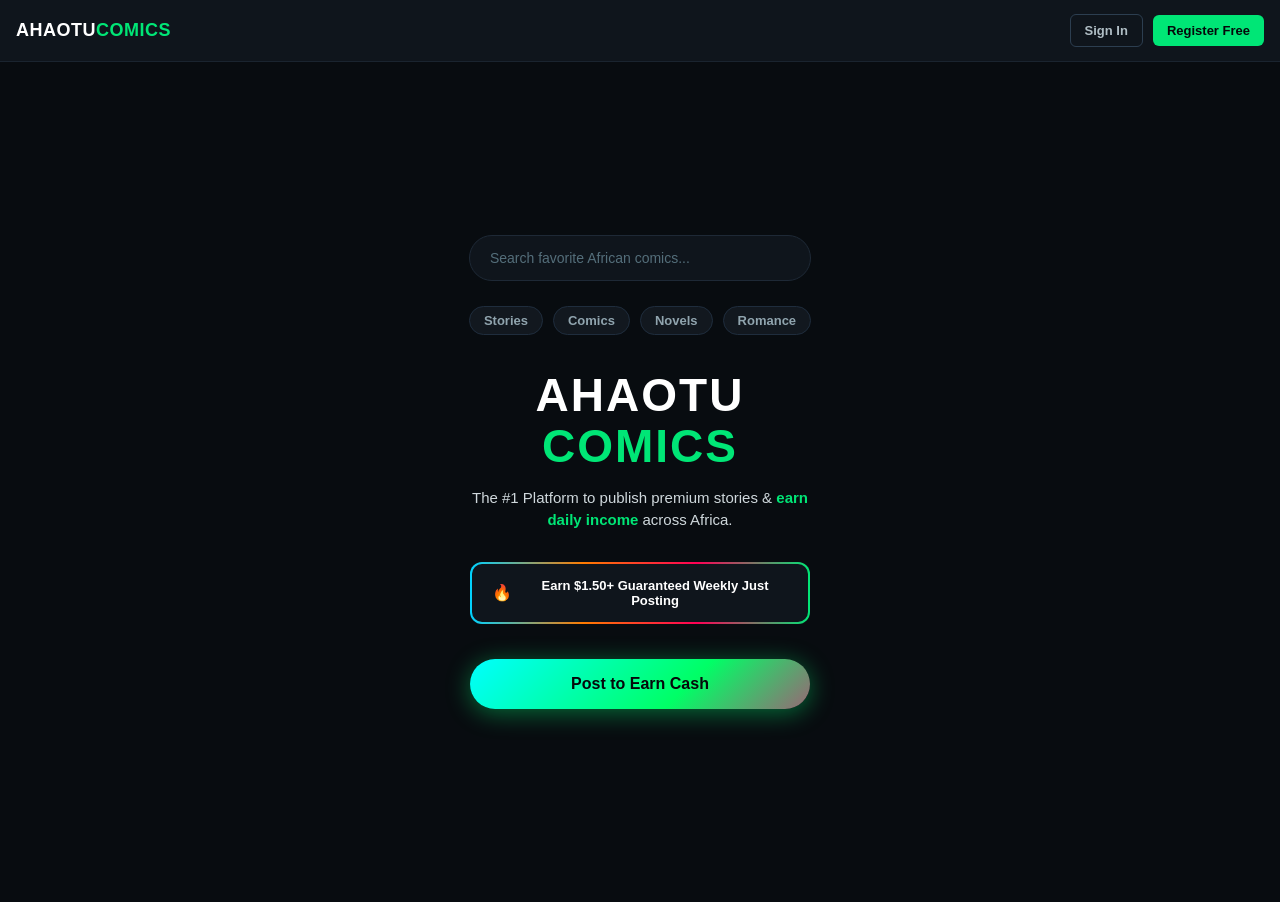
==== index.html @ 9dadb788 "Rename Nn.html to index.html" ====
<!DOCTYPE html>
<html lang="en">
<head>
  <meta charset="UTF-8">
  <meta name="viewport" content="width=device-width, initial-scale=1.0">
  <link rel="stylesheet" href="style.css">
  <title>Ahaotu Comics - Post & Earn</title>
</head>
<body>

  <header class="main-nav">
    <div class="logo">AHAOTU<span>COMICS</span></div>
    <div class="auth-buttons">
      <a href="javascript:void(0)" onclick="openModal('join-modal')" class="btn-secondary">Sign In</a>
      <a href="javascript:void(0)" onclick="openModal('setup-modal')" class="btn-primary">Register Free</a>
    </div>
  </header>

  <main class="hero-container">
    <div class="search-wrapper">
      <input type="text" placeholder="Search favorite African comics...">
    </div>
    
    <div class="category-pills">
      <span class="pill-item">Stories</span>
      <span class="pill-item">Comics</span>
      <span class="pill-item">Novels</span>
      <span class="pill-item">Romance</span>
    </div>

    <div class="brand-title">
      <h1>AHAOTU</h1>
      <h1 class="accent-title">COMICS</h1>
    </div>
    <p class="sub-headline">The #1 Platform to publish premium stories & <span class="text-glow">earn daily income</span> across Africa.</p>
    
    <div class="cash-badge">
      <span class="money-icon">🔥</span> 
      <span class="badge-text">Earn $1.50+ Guaranteed Weekly Just Posting</span>
    </div>
    
    <a href="javascript:void(0)" onclick="openModal('setup-modal')" class="main-cta-btn">Post to Earn Cash</a>
  </main>

  <!-- MODAL 1: PAYOUT SETUP -->
  <div id="setup-modal" class="modal-overlay">
    <div class="content-box">
      <div class="modal-header-row">
        <h2>1. Payout Channels</h2>
        <a href="javascript:void(0)" onclick="closeModal('setup-modal')" class="close-btn">&times;</a>
      </div>
      <p class="section-subtitle">Select your country first to load your local banking & mobile networks.</p>
      
      <div class="form-group">
        <label>Select Country</label>
        <select id="country-select" onchange="updateProviders()" required>
          <option value="" disabled selected>Choose your country...</option>
          <option value="NG">🇳🇬 Nigeria</option>
          <option value="GH">🇬🇭 Ghana</option>
          <option value="ZA">🇿🇦 South Africa</option>
          <option value="KE">🇰🇪 Kenya</option>
          <option value="CM">🇨🇲 Cameroon</option>
        </select>
      </div>

      <div class="form-group">
        <label>Select Bank / Network Provider</label>
        <select id="provider-select" required disabled>
          <option value="" disabled selected>First select a country above...</option>
        </select>
      </div>
      
      <div class="form-group">
        <label>Account Number / Phone ID (10-16 Digits)</label>
        <input type="tel" id="payout-account" placeholder="Enter account number" maxlength="16" minlength="10" required>
      </div>
      
      <a href="javascript:void(0)" onclick="goToJoinModal()" class="main-cta-btn workflow-next-btn">Verify & Continue Setup</a>
    </div>
  </div>

  <!-- MODAL 2: CONNECT PROFILE / AUTH -->
  <div id="join-modal" class="modal-overlay">
    <div class="content-box">
      <div class="modal-header-row">
        <h2>2. Connect Profile</h2>
        <a href="javascript:void(0)" onclick="closeModal('join-modal')" class="close-btn">&times;</a>
      </div>
      <p class="section-subtitle">Secure your credentials to instantly activate your monetization channel.</p>
      
      <div class="modal-options">
        <button class="auth-provider-btn google-btn" onclick="triggerAuthFlow('Google')">
          <svg class="provider-brand-icon" viewBox="0 0 24 24">
            <path fill="#EA4335" d="M12 5.04c1.64 0 3.12.56 4.28 1.67l3.2-3.2C17.52 1.58 15 1 12 1 7.24 1 3.2 3.74 1.25 7.73l3.85 3c.92-2.75 3.5-4.69 6.9-4.69z"/>
            <path fill="#4285F4" d="M23.45 12.3c0-.82-.07-1.62-.2-2.3H12v4.36h6.42c-.28 1.44-1.09 2.66-2.32 3.48l3.6 2.79c2.1-1.94 3.32-4.8 3.32-8.33z"/>
            <path fill="#FBBC05" d="M5.1 14.73c-.23-.69-.36-1.42-.36-2.18s.13-1.49.36-2.18L1.25 7.73C.45 9.37 0 11.14 0 13s.45 3.63 1.25 5.27l3.85-3z"/>
            <path fill="#34A853" d="M12 23c3.24 0 5.97-1.07 7.96-2.91l-3.6-2.79c-1.1.74-2.5 1.18-4.36 1.18-3.4 0-5.98-1.94-6.9-4.69L1.25 16.8C3.2 20.76 7.24 23 12 23z"/>
          </svg>
          Continue with Google
        </button>

        <button class="auth-provider-btn apple-btn" onclick="triggerAuthFlow('Apple')">
          <svg class="provider-brand-icon" viewBox="0 0 24 24" fill="#FFFFFF">
            <path d="M18.71 19.5c-.83 1.24-1.71 2.45-3.05 2.47-1.34.03-1.77-.79-3.29-.79-1.53 0-2 .77-3.27.82-1.31.05-2.3-1.32-3.14-2.53C4.25 17 2.94 12.45 4.7 9.39c.87-1.52 2.43-2.48 4.12-2.51 1.28-.02 2.5.87 3.29.87.78 0 2.26-1.07 3.81-.91.65.03 2.47.26 3.64 1.98-.09.06-2.17 1.28-2.15 3.81.03 3.02 2.65 4.03 2.68 4.04-.03.07-.42 1.44-1.38 2.83M15.97 4.17c.66-.81 1.11-1.93.99-3.06-1 .04-2.21.67-2.93 1.49-.62.69-1.16 1.84-1.01 2.96 1.12.09 2.26-.58 2.95-1.39z"/>
          </svg>
          Continue with Apple
        </button>

        <button class="auth-provider-btn email-btn" onclick="triggerAuthFlow('Email')">
          <svg class="provider-brand-icon" viewBox="0 0 24 24" fill="#00e676">
            <path d="M20 4H4c-1.1 0-1.99.9-1.99 2L2 18c0 1.1.9 2 2 2h16c1.1 0 2-.9 2-2V6c0-1.1-.9-2-2-2zm0 4l-8 5-8-5V6l8 5 8-5v2z"/>
          </svg>
          Continue with Email
        </button>

        <button class="auth-provider-btn phone-btn" onclick="triggerAuthFlow('Phone')">
          <svg class="provider-brand-icon" viewBox="0 0 24 24" fill="#00c6ff">
            <path d="M6.62 10.79c1.44 2.83 3.76 5.14 6.59 6.59l2.2-2.2c.27-.27.67-.36 1.02-.24 1.12.37 2.33.57 3.57.57.55 0 1 .45 1 1V20c0 .55-.45 1-1 1-9.39 0-17-7.61-17-17 0-.55.45-1 1-1h3.5c.55 0 1 .45 1 1 0 1.25.2 2.45.57 3.57.11.35.03.74-.25 1.02l-2.2 2.2z"/>
          </svg>
          Continue with Phone
        </button>
      </div>
    </div>
  </div>

  <!-- AUTH LOADING OVERLAY WITH FAT LOOP & GREEN CHECK -->
  <div id="loading-overlay" class="modal-overlay">
    <div class="loading-content-box">
      <div id="spinner-container" class="spinner-container">
        <div class="fat-spinner"></div>
      </div>
      <div id="check-container" class="check-container" style="display: none;">
        <div class="success-check-mark">✓</div>
      </div>
      <h3 id="loading-title">Connecting...</h3>
      <p id="loading-subtitle">Securing your Ahaotu Creator Account & Payout Gateway</p>
    </div>
  </div>

  <script>
    const providersData = {
      NG: ["GTBank", "Access Bank", "Zenith Bank", "OPay", "PalmPay", "Moniepoint", "UBA (United Bank for Africa)", "First Bank of Nigeria", "Kuda Bank", "Stanbic IBTC"],
      GH: ["MTN MoMo", "Telecel Cash", "AT Money", "Fidelity Bank Ghana"],
      ZA: ["Standard Bank", "FNB (First National Bank)", "Absa", "Capitec"],
      KE: ["Safaricom M-Pesa", "Airtel Money", "Equity Bank Kenya", "KCB Bank Kenya"],
      CM: ["MTN MoMo", "Orange Money", "Dizpay", "Smobilpay"]
    };

    function updateProviders() {
      const countrySelect = document.getElementById('country-select').value;
      const providerSelect = document.getElementById('provider-select');
      
      providerSelect.innerHTML = '<option value="" disabled selected>Choose your bank/network...</option>';
      providerSelect.disabled = false;

      if (providersData[countrySelect]) {
        providersData[countrySelect].forEach(provider => {
          const opt = document.createElement('option');
          opt.value = provider;
          opt.textContent = provider;
          providerSelect.appendChild(opt);
        });
      }
    }

    function openModal(id) {
      document.getElementById(id).classList.add('active');
    }

    function closeModal(id) {
      document.getElementById(id).classList.remove('active');
    }

    function goToJoinModal() {
      const country = document.getElementById('country-select').value;
      const provider = document.getElementById('provider-select').value;
      const account = document.getElementById('payout-account').value;
      
      if(!country || !provider || !account) {
        alert('Please complete all payout fields.');
        return;
      }
      
      if(account.length < 10) {
        alert('Account number or ID must be at least 10 characters.');
        return;
      }

      // Clear input fields completely after successful entry
      document.getElementById('country-select').selectedIndex = 0;
      const providerSelect = document.getElementById('provider-select');
      providerSelect.innerHTML = '<option value="" disabled selected>First select a country above...</option>';
      providerSelect.disabled = true;
      document.getElementById('payout-account').value = '';

      closeModal('setup-modal');
      openModal('join-modal');
    }

    function triggerAuthFlow(providerName) {
      closeModal('join-modal');
      
      const overlay = document.getElementById('loading-overlay');
      const spinnerBox = document.getElementById('spinner-container');
      const checkMarkBox = document.getElementById('check-container');
      const title = document.getElementById('loading-title');
      const subtitle = document.getElementById('loading-subtitle');

      // Reset view to fat loop state
      spinnerBox.style.display = 'block';
      checkMarkBox.style.display = 'none';
      title.textContent = `Connecting to ${providerName}...`;
      subtitle.textContent = 'Securing your Ahaotu Creator Account & Payout Gateway';
      
      overlay.classList.add('active');
      
      // Phase 1: Fat Loop Loading (1.8s), then transition to Green Check
      setTimeout(() => {
        spinnerBox.style.display = 'none';
        checkMarkBox.style.display = 'block';
        title.textContent = 'Account Verified! 🎉';
        subtitle.textContent = 'Redirecting to your live earnings dashboard...';
      }, 1800);

      // Phase 2: Complete and show final alert (after 3.2s total)
      setTimeout(() => {
        overlay.classList.remove('active');
        alert('🎉 Account Connected & Verified! Welcome to Ahaotu Comics. Your $1.50+ Weekly Payout Channel is now live.');
      }, 3200);
    }
  </script>
</body>
</html>
---- style.css ----
body {
  margin: 0;
  padding: 0;
  font-family: -apple-system, BlinkMacSystemFont, "Segoe UI", Roboto, sans-serif;
  background-color: #080c10;
  color: #ffffff;
  display: flex;
  flex-direction: column;
  min-height: 100vh;
}

.main-nav {
  background-color: #0f151c;
  padding: 14px 16px;
  display: flex;
  justify-content: space-between;
  align-items: center;
  border-bottom: 1px solid #1a242f;
  box-sizing: border-box;
  width: 100%;
  position: sticky;
  top: 0;
  z-index: 10;
}

.logo {
  font-size: 18px;
  font-weight: 800;
  letter-spacing: 0.5px;
  flex-shrink: 0;
}

.logo span {
  color: #00e676;
}

.auth-buttons {
  display: flex;
  gap: 10px;
  align-items: center;
}

.btn-secondary, .btn-primary {
  text-decoration: none;
  display: inline-block;
  text-align: center;
}

.btn-secondary {
  background: transparent;
  color: #b0bec5;
  border: 1px solid #2c3e50;
  padding: 8px 14px;
  border-radius: 6px;
  font-size: 13px;
  font-weight: 600;
  cursor: pointer;
  white-space: nowrap;
}

.btn-primary {
  background-color: #00e676;
  color: #05080a;
  border: none;
  padding: 8px 14px;
  border-radius: 6px;
  font-size: 13px;
  font-weight: 700;
  cursor: pointer;
  white-space: nowrap;
}

.hero-container {
  display: flex;
  flex-direction: column;
  align-items: center;
  text-align: center;
  padding: 40px 20px 60px 20px;
  max-width: 500px;
  margin: 0 auto;
  box-sizing: border-box;
  min-height: calc(100vh - 60px);
  justify-content: center;
}

.search-wrapper {
  width: 100%;
  margin-bottom: 25px;
}

.search-wrapper input {
  width: 100%;
  box-sizing: border-box;
  padding: 14px 20px;
  background-color: #0f151c;
  border: 1px solid #1e2936;
  border-radius: 30px;
  color: #ffffff;
  font-size: 14px;
  outline: none;
}

.search-wrapper input::placeholder {
  color: #546e7a;
}

.category-pills {
  display: flex;
  gap: 10px;
  justify-content: center;
  flex-wrap: wrap;
  margin-bottom: 35px;
  width: 100%;
}

.pill-item {
  background-color: #12181f;
  border: 1px solid #1f2d3d;
  color: #90a4ae;
  padding: 6px 14px;
  border-radius: 20px;
  font-size: 13px;
  font-weight: 600;
}

.brand-title h1 {
  margin: 0;
  font-size: 46px;
  font-weight: 900;
  letter-spacing: 2px;
  line-height: 1.1;
}

.accent-title {
  color: #00e676;
  margin-bottom: 15px !important;
}

.sub-headline {
  color: #cfd8dc;
  font-size: 15px;
  line-height: 1.5;
  margin: 0 auto 30px auto;
  max-width: 340px;
}

.text-glow {
  color: #00e676;
  font-weight: 700;
}

.cash-badge {
  position: relative;
  background-color: #0f151c;
  padding: 14px 20px;
  border-radius: 12px;
  display: flex;
  align-items: center;
  justify-content: center;
  gap: 10px;
  margin-bottom: 35px;
  width: 100%;
  max-width: 340px;
  box-sizing: border-box;
  border: 2px solid transparent;
  background-image: linear-gradient(#0f151c, #0f151c), 
                    linear-gradient(to right, #00d2ff, #ff7b00, #ff0055, #00e676);
  background-origin: border-box;
  background-clip: padding-box, border-box;
  animation: pulseGlow 2.5s infinite ease-in-out;
}

.badge-text {
  color: #ffffff;
  font-weight: 700;
  font-size: 13px;
}

/* SUPER VIBRANT & COLORFUL CTA BUTTON */
.main-cta-btn {
  background: linear-gradient(135deg, #00ffff 0%, #00ff66 25%, #ff007f 50%, #ffcc00 75%, #00d2ff 100%);
  background-size: 250% 250%;
  color: #05080a;
  border: none;
  text-decoration: none;
  font-weight: 900;
  font-size: 16px;
  padding: 16px 32px;
  border-radius: 30px;
  display: inline-block;
  text-align: center;
  width: 100%;
  max-width: 340px;
  box-sizing: border-box;
  box-shadow: 0 4px 25px rgba(0, 255, 120, 0.4);
  cursor: pointer;
  animation: vibrantFlow 4s ease infinite;
  transition: transform 0.2s ease, opacity 0.2s ease;
}

.main-cta-btn:active {
  transform: scale(0.97);
  opacity: 0.9;
}

@keyframes vibrantFlow {
  0% { background-position: 0% 50%; }
  50% { background-position: 100% 50%; }
  100% { background-position: 0% 50%; }
}

/* MODAL OVERLAYS */
.modal-overlay {
  position: fixed;
  inset: 0;
  background-color: rgba(5, 8, 10, 0.85);
  backdrop-filter: blur(5px);
  display: none;
  align-items: center;
  justify-content: center;
  padding: 20px;
  box-sizing: border-box;
  z-index: 1000;
  opacity: 0;
  transition: opacity 0.25s ease;
}

.modal-overlay.active {
  display: flex;
  opacity: 1;
}

.content-box {
  background-color: #0f151c;
  border: 1px solid #1a242f;
  border-radius: 20px;
  padding: 25px 20px;
  width: 100%;
  max-width: 400px;
  box-sizing: border-box;
  box-shadow: 0 15px 40px rgba(0, 0, 0, 0.7);
  transform: scale(0.92);
  transition: transform 0.25s cubic-bezier(0.175, 0.885, 0.32, 1.275);
}

.modal-overlay.active .content-box {
  transform: scale(1);
}

.modal-header-row {
  display: flex;
  justify-content: space-between;
  align-items: center;
  margin-bottom: 8px;
}

.modal-header-row h2 {
  margin: 0;
  font-size: 20px;
  font-weight: 800;
  color: #ffffff;
}

.close-btn {
  background: transparent;
  border: none;
  color: #90a4ae;
  font-size: 26px;
  cursor: pointer;
  padding: 0;
  line-height: 1;
  text-decoration: none;
}

.section-subtitle {
  margin: 0 0 20px 0;
  color: #90a4ae;
  font-size: 13px;
  line-height: 1.4;
}

.form-group {
  margin-bottom: 18px;
  text-align: left;
}

.form-group label {
  display: block;
  font-size: 11px;
  font-weight: 700;
  color: #b0bec5;
  margin-bottom: 6px;
  text-transform: uppercase;
  letter-spacing: 0.5px;
}

.form-group select,
.form-group input {
  width: 100%;
  box-sizing: border-box;
  padding: 12px 16px;
  background-color: #080c10;
  border: 1px solid #1e2936;
  border-radius: 10px;
  color: #ffffff;
  font-size: 13px;
  outline: none;
}

.form-group select:disabled {
  opacity: 0.5;
  cursor: not-allowed;
}

.form-group select:focus,
.form-group input:focus {
  border-color: #00e676;
}

.workflow-next-btn {
  margin-top: 5px;
  max-width: 100%;
}

.modal-options {
  display: flex;
  flex-direction: column;
  gap: 12px;
}

.auth-provider-btn {
  display: flex;
  align-items: center;
  justify-content: flex-start;
  gap: 16px;
  width: 100%;
  padding: 12px 16px;
  background-color: #080c10;
  border: 1px solid #1e2936;
  border-radius: 12px;
  color: #ffffff;
  font-size: 13px;
  font-weight: 600;
  cursor: pointer;
  transition: background-color 0.2s ease;
  box-sizing: border-box;
}

.auth-provider-btn:active {
  background-color: #12181f;
}

.provider-brand-icon {
  width: 20px !important;
  height: 20px !important;
  min-width: 20px;
  min-height: 20px;
  flex-shrink: 0;
  object-fit: contain;
}

/* LOADING SCREEN WITH FAT LOOP & GREEN CHECK */
.loading-content-box {
  background-color: #0f151c;
  border: 1px solid #1a242f;
  border-radius: 20px;
  padding: 35px 25px;
  width: 100%;
  max-width: 300px;
  text-align: center;
  box-sizing: border-box;
  box-shadow: 0 15px 40px rgba(0, 0, 0, 0.7);
}

.spinner-container {
  margin: 0 auto 20px auto;
  width: 60px;
  height: 60px;
  display: flex;
  align-items: center;
  justify-content: center;
}

.fat-spinner {
  width: 50px;
  height: 50px;
  border: 6px solid rgba(0, 230, 118, 0.2);
  border-top: 6px solid #00e676;
  border-right: 6px solid #00ffff;
  border-radius: 50%;
  animation: spin 0.7s cubic-bezier(0.5, 0.1, 0.4, 0.9) infinite;
}

.check-container {
  margin: 0 auto 20px auto;
  width: 60px;
  height: 60px;
  display: flex;
  align-items: center;
  justify-content: center;
  animation: popIn 0.35s cubic-bezier(0.175, 0.885, 0.32, 1.275) forwards;
}

.success-check-mark {
  width: 56px;
  height: 56px;
  background-color: #00e676;
  color: #05080a;
  font-size: 32px;
  font-weight: 900;
  border-radius: 50%;
  display: flex;
  align-items: center;
  justify-content: center;
  box-shadow: 0 0 25px rgba(0, 230, 118, 0.6);
}

.loading-content-box h3 {
  margin: 0 0 8px 0;
  font-size: 18px;
  color: #ffffff;
}

.loading-content-box p {
  margin: 0;
  font-size: 12px;
  color: #90a4ae;
  line-height: 1.4;
}

@keyframes spin {
  0% { transform: rotate(0deg); }
  100% { transform: rotate(360deg); }
}

@keyframes popIn {
  0% { transform: scale(0); opacity: 0; }
  100% { transform: scale(1); opacity: 1; }
}

@keyframes pulseGlow {
  0% { opacity: 0.8; }
  50% { opacity: 1; transform: scale(1.01); }
  100% { opacity: 0.8; }
}
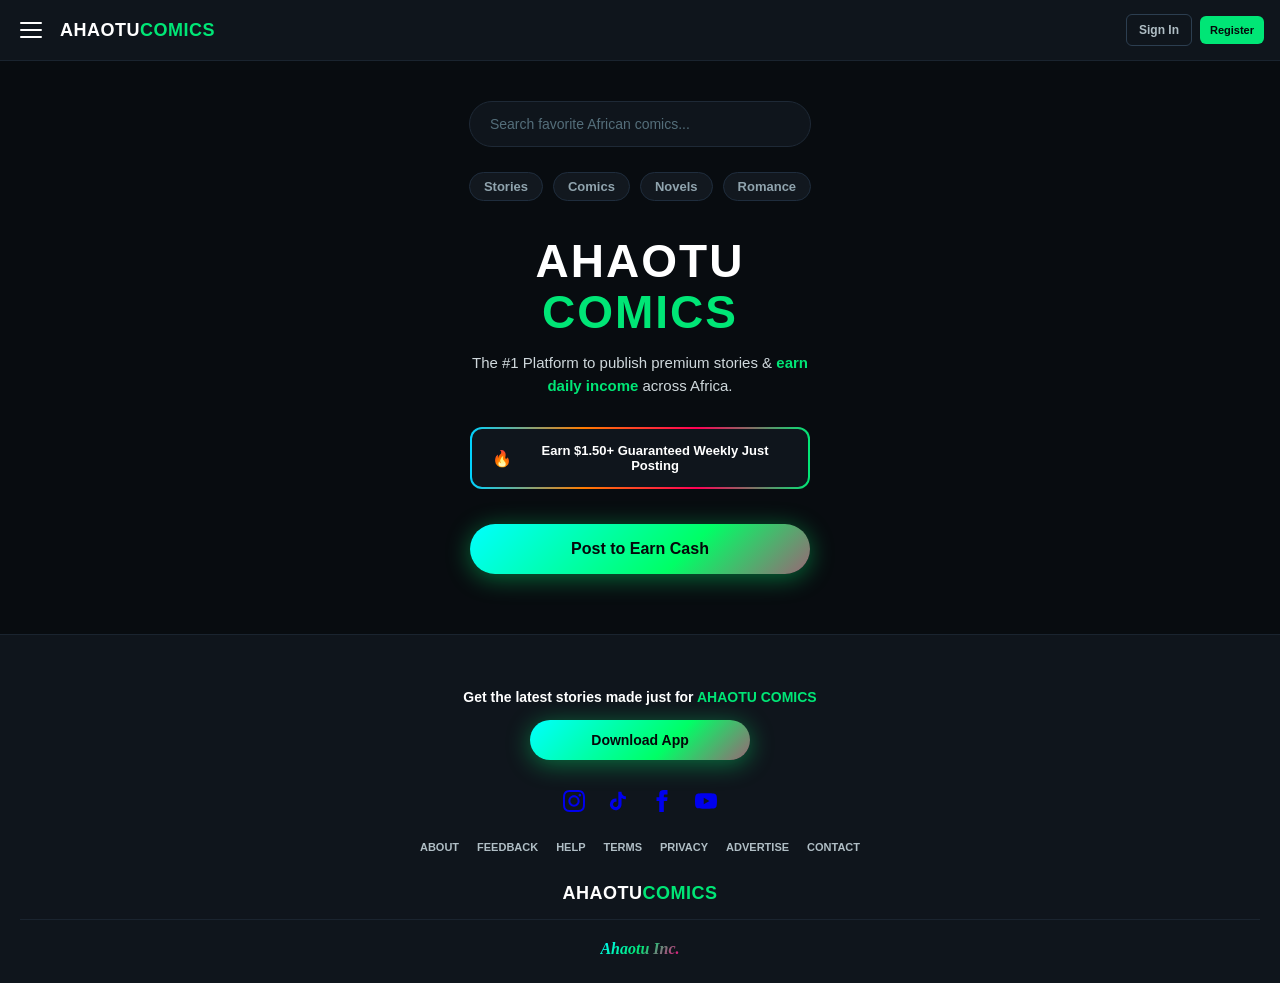
==== commit c614910d: "Add files via upload" ====
--- a/index.html
+++ b/index.html
@@ -3,19 +3,113 @@
 <head>
   <meta charset="UTF-8">
   <meta name="viewport" content="width=device-width, initial-scale=1.0">
+  <title>Ahaotu Comics - Post & Earn</title>
   <link rel="stylesheet" href="style.css">
-  <title>Ahaotu Comics - Post & Earn</title>
 </head>
 <body>
 
+  <!-- TOP NAVIGATION -->
   <header class="main-nav">
-    <div class="logo">AHAOTU<span>COMICS</span></div>
+    <div class="nav-left">
+      <button class="hamburger-btn" onclick="toggleSidebar()" aria-label="Open Menu">
+        <span></span>
+        <span></span>
+        <span></span>
+      </button>
+      <div class="logo">AHAOTU<span>COMICS</span></div>
+    </div>
     <div class="auth-buttons">
       <a href="javascript:void(0)" onclick="openModal('join-modal')" class="btn-secondary">Sign In</a>
-      <a href="javascript:void(0)" onclick="openModal('setup-modal')" class="btn-primary">Register Free</a>
+      <a href="javascript:void(0)" onclick="openModal('join-modal')" class="btn-primary">Register</a>
     </div>
   </header>
 
+  <!-- SIDEBAR NAVIGATION DRAWER -->
+  <div id="sidebar-overlay" class="sidebar-overlay" onclick="toggleSidebar()"></div>
+  <aside id="side-drawer" class="side-drawer">
+    <div class="drawer-header">
+      <div class="logo">AHAOTU<span>COMICS</span></div>
+      <button class="close-drawer" onclick="toggleSidebar()">&times;</button>
+    </div>
+
+    <!-- CREATOR PROFILE CARD -->
+    <div class="drawer-profile-box">
+      <div class="profile-top-row">
+        <div class="drawer-avatar">🇳🇬</div>
+        <div class="profile-identity">
+          <div class="profile-username">🇳🇬 jales.system 🇨🇲</div>
+          <div class="profile-handle">@ahaotu.system</div>
+        </div>
+      </div>
+      
+      <div class="profile-stats-row">
+        <div class="stat-item">
+          <span class="stat-num">37</span>
+          <span class="stat-label">Following</span>
+        </div>
+        <div class="stat-item">
+          <span class="stat-num">140</span>
+          <span class="stat-label">Followers</span>
+        </div>
+        <div class="stat-item">
+          <span class="stat-num">3,972</span>
+          <span class="stat-label">Likes</span>
+        </div>
+      </div>
+
+      <div class="profile-actions-grid">
+        <a href="javascript:void(0)" onclick="alert('Opening Comic Upload Studio...'); toggleSidebar();" class="profile-action-btn highlight">+ Upload Comic</a>
+        <a href="javascript:void(0)" onclick="alert('Opening Creator Dashboard & PalmPay Payouts...'); toggleSidebar();" class="profile-action-btn">Dashboard</a>
+      </div>
+    </div>
+
+    <ul class="drawer-links">
+      <li>
+        <a href="javascript:void(0)" onclick="toggleSidebar()">
+          <svg class="drawer-icon" viewBox="0 0 24 24"><path fill="currentColor" d="M10 20v-6h4v6h5v-8h3L12 3 2 12h3v8z"/></svg>
+          Home
+        </a>
+      </li>
+      <li>
+        <a href="javascript:void(0)" onclick="toggleSidebar()">
+          <svg class="drawer-icon" viewBox="0 0 24 24"><path fill="currentColor" d="M17.56 21a1 1 0 0 1-.9-.55L14 15.17l-1.93 2.15a1 1 0 0 1-1.39.11l-3-2.25a1 1 0 0 1-.37-1.12l1.35-4.48-2.58-1.55a1 1 0 0 1-.35-1.36l1.5-3a1 1 0 0 1 1.25-.44l4.22 1.69 3.09-2.06a1 1 0 0 1 1.45.92v11.83a1 1 0 0 1-1 1h-.08z"/></svg>
+          Trending Manga
+        </a>
+      </li>
+      <li>
+        <a href="javascript:void(0)" onclick="toggleSidebar()">
+          <svg class="drawer-icon" viewBox="0 0 24 24"><path fill="currentColor" d="M17 1.01L7 1c-1.1 0-2 .9-2 2v18c0 1.1.9 2 2 2h10c1.1 0 2-.9 2-2V3c0-1.1-.9-1.99-2-1.99zM17 19H7V5h10v14z"/></svg>
+          Trending Webtoon
+        </a>
+      </li>
+      <li>
+        <a href="javascript:void(0)" onclick="toggleSidebar()">
+          <svg class="drawer-icon" viewBox="0 0 24 24"><path fill="currentColor" d="M13 2.05v3.03c3.39.49 6 3.39 6 6.92 0 3.87-3.13 7-7 7s-7-3.13-7-7c0-3.53 2.61-6.43 6-6.92V2.05C6.52 2.58 2 7.34 2 13c0 5.52 4.48 10 10 10s10-4.48 10-10c0-5.66-4.52-10.42-10-10.95zM12 6v7l5 3-.75 1.23L11 14V6h1z"/></svg>
+          Recently Updated
+        </a>
+      </li>
+      <li>
+        <a href="javascript:void(0)" onclick="toggleSidebar()">
+          <svg class="drawer-icon" viewBox="0 0 24 24"><path fill="currentColor" d="M19 13h-6v6h-2v-6H5v-2h6V5h2v6h6v2z"/></svg>
+          Recently Added
+        </a>
+      </li>
+      <li>
+        <a href="javascript:void(0)" onclick="toggleSidebar()">
+          <svg class="drawer-icon" viewBox="0 0 24 24"><path fill="currentColor" d="M4 6H2v14c0 1.1.9 2 2 2h14v-2H4V6zm16-4H8c-1.1 0-2 .9-2 2v12c0 1.1.9 2 2 2h12c1.1 0 2-.9 2-2V4c0-1.1-.9-2-2-2zm0 14H8V4h12v12z"/></svg>
+          Browse All Titles
+        </a>
+      </li>
+      <li>
+        <a href="javascript:void(0)" onclick="toggleSidebar()">
+          <svg class="drawer-icon" viewBox="0 0 24 24"><path fill="currentColor" d="M19 3H5c-1.1 0-2 .9-2 2v14c0 1.1.9 2 2 2h14c1.1 0 2-.9 2-2V5c0-1.1-.9-2-2-2zM7.5 18c-.83 0-1.5-.67-1.5-1.5s.67-1.5 1.5-1.5 1.5.67 1.5 1.5-.67 1.5-1.5 1.5zm0-9C6.67 9 6 8.33 6 7.5S6.67 6 7.5 6 9 6.67 9 7.5 8.33 9 7.5 9zm4.5 4.5c-.83 0-1.5-.67-1.5-1.5s.67-1.5 1.5-1.5 1.5.67 1.5 1.5-.67 1.5-1.5 1.5zm4.5 4.5c-.83 0-1.5-.67-1.5-1.5s.67-1.5 1.5-1.5 1.5.67 1.5 1.5-.67 1.5-1.5 1.5zm0-9c-.83 0-1.5-.67-1.5-1.5S15.67 6 16.5 6s1.5.67 1.5 1.5-.67 1.5-1.5 1.5z"/></svg>
+          Random Discovery
+        </a>
+      </li>
+    </ul>
+  </aside>
+
+  <!-- HERO SECTION -->
   <main class="hero-container">
     <div class="search-wrapper">
       <input type="text" placeholder="Search favorite African comics...">
@@ -89,7 +183,7 @@
       <p class="section-subtitle">Secure your credentials to instantly activate your monetization channel.</p>
       
       <div class="modal-options">
-        <button class="auth-provider-btn google-btn" onclick="triggerAuthFlow('Google')">
+        <button class="auth-provider-btn" onclick="triggerAuthFlow('Google')">
           <svg class="provider-brand-icon" viewBox="0 0 24 24">
             <path fill="#EA4335" d="M12 5.04c1.64 0 3.12.56 4.28 1.67l3.2-3.2C17.52 1.58 15 1 12 1 7.24 1 3.2 3.74 1.25 7.73l3.85 3c.92-2.75 3.5-4.69 6.9-4.69z"/>
             <path fill="#4285F4" d="M23.45 12.3c0-.82-.07-1.62-.2-2.3H12v4.36h6.42c-.28 1.44-1.09 2.66-2.32 3.48l3.6 2.79c2.1-1.94 3.32-4.8 3.32-8.33z"/>
@@ -99,21 +193,21 @@
           Continue with Google
         </button>
 
-        <button class="auth-provider-btn apple-btn" onclick="triggerAuthFlow('Apple')">
+        <button class="auth-provider-btn" onclick="triggerAuthFlow('Apple')">
           <svg class="provider-brand-icon" viewBox="0 0 24 24" fill="#FFFFFF">
             <path d="M18.71 19.5c-.83 1.24-1.71 2.45-3.05 2.47-1.34.03-1.77-.79-3.29-.79-1.53 0-2 .77-3.27.82-1.31.05-2.3-1.32-3.14-2.53C4.25 17 2.94 12.45 4.7 9.39c.87-1.52 2.43-2.48 4.12-2.51 1.28-.02 2.5.87 3.29.87.78 0 2.26-1.07 3.81-.91.65.03 2.47.26 3.64 1.98-.09.06-2.17 1.28-2.15 3.81.03 3.02 2.65 4.03 2.68 4.04-.03.07-.42 1.44-1.38 2.83M15.97 4.17c.66-.81 1.11-1.93.99-3.06-1 .04-2.21.67-2.93 1.49-.62.69-1.16 1.84-1.01 2.96 1.12.09 2.26-.58 2.95-1.39z"/>
           </svg>
           Continue with Apple
         </button>
 
-        <button class="auth-provider-btn email-btn" onclick="triggerAuthFlow('Email')">
+        <button class="auth-provider-btn" onclick="triggerAuthFlow('Email')">
           <svg class="provider-brand-icon" viewBox="0 0 24 24" fill="#00e676">
             <path d="M20 4H4c-1.1 0-1.99.9-1.99 2L2 18c0 1.1.9 2 2 2h16c1.1 0 2-.9 2-2V6c0-1.1-.9-2-2-2zm0 4l-8 5-8-5V6l8 5 8-5v2z"/>
           </svg>
           Continue with Email
         </button>
 
-        <button class="auth-provider-btn phone-btn" onclick="triggerAuthFlow('Phone')">
+        <button class="auth-provider-btn" onclick="triggerAuthFlow('Phone')">
           <svg class="provider-brand-icon" viewBox="0 0 24 24" fill="#00c6ff">
             <path d="M6.62 10.79c1.44 2.83 3.76 5.14 6.59 6.59l2.2-2.2c.27-.27.67-.36 1.02-.24 1.12.37 2.33.57 3.57.57.55 0 1 .45 1 1V20c0 .55-.45 1-1 1-9.39 0-17-7.61-17-17 0-.55.45-1 1-1h3.5c.55 0 1 .45 1 1 0 1.25.2 2.45.57 3.57.11.35.03.74-.25 1.02l-2.2 2.2z"/>
           </svg>
@@ -123,7 +217,7 @@
     </div>
   </div>
 
-  <!-- AUTH LOADING OVERLAY WITH FAT LOOP & GREEN CHECK -->
+  <!-- LOADING OVERLAY -->
   <div id="loading-overlay" class="modal-overlay">
     <div class="loading-content-box">
       <div id="spinner-container" class="spinner-container">
@@ -137,97 +231,47 @@
     </div>
   </div>
 
-  <script>
-    const providersData = {
-      NG: ["GTBank", "Access Bank", "Zenith Bank", "OPay", "PalmPay", "Moniepoint", "UBA (United Bank for Africa)", "First Bank of Nigeria", "Kuda Bank", "Stanbic IBTC"],
-      GH: ["MTN MoMo", "Telecel Cash", "AT Money", "Fidelity Bank Ghana"],
-      ZA: ["Standard Bank", "FNB (First National Bank)", "Absa", "Capitec"],
-      KE: ["Safaricom M-Pesa", "Airtel Money", "Equity Bank Kenya", "KCB Bank Kenya"],
-      CM: ["MTN MoMo", "Orange Money", "Dizpay", "Smobilpay"]
-    };
-
-    function updateProviders() {
-      const countrySelect = document.getElementById('country-select').value;
-      const providerSelect = document.getElementById('provider-select');
-      
-      providerSelect.innerHTML = '<option value="" disabled selected>Choose your bank/network...</option>';
-      providerSelect.disabled = false;
-
-      if (providersData[countrySelect]) {
-        providersData[countrySelect].forEach(provider => {
-          const opt = document.createElement('option');
-          opt.value = provider;
-          opt.textContent = provider;
-          providerSelect.appendChild(opt);
-        });
-      }
-    }
-
-    function openModal(id) {
-      document.getElementById(id).classList.add('active');
-    }
-
-    function closeModal(id) {
-      document.getElementById(id).classList.remove('active');
-    }
-
-    function goToJoinModal() {
-      const country = document.getElementById('country-select').value;
-      const provider = document.getElementById('provider-select').value;
-      const account = document.getElementById('payout-account').value;
-      
-      if(!country || !provider || !account) {
-        alert('Please complete all payout fields.');
-        return;
-      }
-      
-      if(account.length < 10) {
-        alert('Account number or ID must be at least 10 characters.');
-        return;
-      }
-
-      // Clear input fields completely after successful entry
-      document.getElementById('country-select').selectedIndex = 0;
-      const providerSelect = document.getElementById('provider-select');
-      providerSelect.innerHTML = '<option value="" disabled selected>First select a country above...</option>';
-      providerSelect.disabled = true;
-      document.getElementById('payout-account').value = '';
-
-      closeModal('setup-modal');
-      openModal('join-modal');
-    }
-
-    function triggerAuthFlow(providerName) {
-      closeModal('join-modal');
-      
-      const overlay = document.getElementById('loading-overlay');
-      const spinnerBox = document.getElementById('spinner-container');
-      const checkMarkBox = document.getElementById('check-container');
-      const title = document.getElementById('loading-title');
-      const subtitle = document.getElementById('loading-subtitle');
-
-      // Reset view to fat loop state
-      spinnerBox.style.display = 'block';
-      checkMarkBox.style.display = 'none';
-      title.textContent = `Connecting to ${providerName}...`;
-      subtitle.textContent = 'Securing your Ahaotu Creator Account & Payout Gateway';
-      
-      overlay.classList.add('active');
-      
-      // Phase 1: Fat Loop Loading (1.8s), then transition to Green Check
-      setTimeout(() => {
-        spinnerBox.style.display = 'none';
-        checkMarkBox.style.display = 'block';
-        title.textContent = 'Account Verified! 🎉';
-        subtitle.textContent = 'Redirecting to your live earnings dashboard...';
-      }, 1800);
-
-      // Phase 2: Complete and show final alert (after 3.2s total)
-      setTimeout(() => {
-        overlay.classList.remove('active');
-        alert('🎉 Account Connected & Verified! Welcome to Ahaotu Comics. Your $1.50+ Weekly Payout Channel is now live.');
-      }, 3200);
-    }
-  </script>
+  <!-- FOOTER -->
+  <footer class="app-footer">
+    <div class="footer-promo">
+      <p>Get the latest stories made just for <span class="text-glow">AHAOTU COMICS</span></p>
+      <button class="main-cta-btn footer-download-btn" onclick="installPWA()">Download App</button>
+    </div>
+
+    <div class="footer-socials">
+      <a href="https://instagram.com/jalessystem" target="_blank" rel="noopener noreferrer">
+        <svg class="social-icon" viewBox="0 0 24 24"><path d="M12 2.163c3.204 0 3.584.012 4.85.07 3.252.148 4.771 1.691 4.919 4.919.058 1.265.069 1.645.069 4.849 0 3.205-.012 3.584-.069 4.849-.149 3.225-1.664 4.771-4.919 4.919-1.266.058-1.644.07-4.85.07-3.204 0-3.584-.012-4.849-.07-3.26-.149-4.771-1.699-4.919-4.92-.058-1.265-.07-1.644-.07-4.849 0-3.204.013-3.583.07-4.849.149-3.227 1.664-4.771 4.919-4.919 1.266-.057 1.645-.069 4.849-.069zm0-2.163c-3.259 0-3.667.014-4.947.072-4.358.2-6.78 2.618-6.98 6.98-.059 1.281-.073 1.689-.073 4.948 0 3.259.014 3.668.072 4.948.2 4.358 2.618 6.78 6.98 6.98 1.281.058 1.689.072 4.948.072 3.259 0 3.668-.014 4.948-.072 4.354-.2 6.782-2.618 6.979-6.98.059-1.28.073-1.689.073-4.948 0-3.259-.014-3.667-.072-4.947-.196-4.354-2.617-6.78-6.979-6.98-1.281-.059-1.69-.073-4.949-.073zm0 5.838c-3.403 0-6.162 2.759-6.162 6.162s2.759 6.163 6.162 6.163 6.162-2.759 6.162-6.163c0-3.403-2.759-6.162-6.162-6.162zm0 10.162c-2.209 0-4-1.79-4-4 0-2.209 1.791-4 4-4s4 1.791 4 4c0 2.21-1.791 4-4 4zm6.406-11.845c-.796 0-1.441.645-1.441 1.44s.645 1.44 1.441 1.44c.795 0 1.439-.645 1.439-1.44s-.644-1.44-1.439-1.44z"/></svg>
+      </a>
+      <a href="https://www.tiktok.com/@ahaotu.system" target="_blank" rel="noopener noreferrer">
+        <svg class="social-icon" viewBox="0 0 24 24"><path d="M19.59 6.69a4.83 4.83 0 0 1-3.77-4.25V2h-3.45v13.67a2.89 2.89 0 0 1-5.2 1.74 2.89 2.89 0 0 1 2.31-4.64 2.93 2.93 0 0 1 .88.13V9.4a6.84 6.84 0 0 0-1-.05A6.33 6.33 0 0 0 5 20.1a6.34 6.34 0 0 0 10.86-4.43v-7a8.16 8.16 0 0 0 4.77 1.52v-3.4a4.85 4.85 0 0 1-1-.1z"/></svg>
+      </a>
+      <a href="https://www.facebook.com/profile.php?id=61585275783987" target="_blank" rel="noopener noreferrer">
+        <svg class="social-icon" viewBox="0 0 24 24"><path d="M9 8H6v4h3v12h5V12h3.642L18 8h-4V6.333C14 5.378 14.5 5 15.5 5H18V0h-3.808C10.5 0 9 1.5 9 4.615V8z"/></svg>
+      </a>
+      <a href="https://youtube.com" target="_blank" rel="noopener noreferrer">
+        <svg class="social-icon" viewBox="0 0 24 24"><path d="M23.498 6.186a3.016 3.016 0 0 0-2.122-2.136C19.505 3.545 12 3.545 12 3.545s-7.505 0-9.377.505A3.017 3.017 0 0 0 .502 6.186C0 8.07 0 12 0 12s0 3.93.502 5.814a3.016 3.016 0 0 0 2.122 2.136c1.871.505 9.376.505 9.376.505s7.505 0 9.377-.505a3.015 3.015 0 0 0 2.122-2.136C24 15.93 24 12 24 12s0-3.93-.502-5.814zM9.545 15.568V8.432L15.818 12l-6.273 3.568z"/></svg>
+      </a>
+    </div>
+
+    <div class="footer-links">
+      <a href="#">ABOUT</a>
+      <a href="#">FEEDBACK</a>
+      <a href="#">HELP</a>
+      <a href="#">TERMS</a>
+      <a href="#">PRIVACY</a>
+      <a href="#">ADVERTISE</a>
+      <a href="#">CONTACT</a>
+    </div>
+
+    <div class="footer-brand-logo">
+      <div class="logo">AHAOTU<span>COMICS</span></div>
+    </div>
+
+    <div class="footer-copyright">
+      <p class="ahaotu-inc-title">Ahaotu Inc.</p>
+    </div>
+  </footer>
+
+  <script src="script.js"></script>
 </body>
 </html>
--- a/style.css
+++ b/style.css
@@ -23,11 +23,36 @@
   z-index: 10;
 }
 
+.nav-left {
+  display: flex;
+  align-items: center;
+  gap: 14px;
+}
+
+.hamburger-btn {
+  background: transparent;
+  border: none;
+  cursor: pointer;
+  display: flex;
+  flex-direction: column;
+  gap: 5px;
+  padding: 4px;
+}
+
+.hamburger-btn span {
+  display: block;
+  width: 22px;
+  height: 2px;
+  background-color: #ffffff;
+  border-radius: 2px;
+}
+
 .logo {
   font-size: 18px;
   font-weight: 800;
   letter-spacing: 0.5px;
   flex-shrink: 0;
+  color: #ffffff;
 }
 
 .logo span {
@@ -36,7 +61,7 @@
 
 .auth-buttons {
   display: flex;
-  gap: 10px;
+  gap: 8px;
   align-items: center;
 }
 
@@ -50,9 +75,9 @@
   background: transparent;
   color: #b0bec5;
   border: 1px solid #2c3e50;
-  padding: 8px 14px;
+  padding: 8px 12px;
   border-radius: 6px;
-  font-size: 13px;
+  font-size: 12px;
   font-weight: 600;
   cursor: pointer;
   white-space: nowrap;
@@ -62,14 +87,213 @@
   background-color: #00e676;
   color: #05080a;
   border: none;
-  padding: 8px 14px;
+  padding: 8px 10px;
   border-radius: 6px;
+  font-size: 11px;
+  font-weight: 700;
+  cursor: pointer;
+  white-space: nowrap;
+}
+
+/* SIDEBAR DRAWER STYLING */
+.sidebar-overlay {
+  position: fixed;
+  inset: 0;
+  background-color: rgba(5, 8, 10, 0.8);
+  backdrop-filter: blur(4px);
+  z-index: 998;
+  display: none;
+  opacity: 0;
+  transition: opacity 0.3s ease;
+}
+
+.sidebar-overlay.active {
+  display: block;
+  opacity: 1;
+}
+
+.side-drawer {
+  position: fixed;
+  top: 0;
+  left: -300px;
+  width: 300px;
+  height: 100vh;
+  background-color: #0f151c;
+  border-right: 1px solid #1a242f;
+  z-index: 999;
+  display: flex;
+  flex-direction: column;
+  transition: left 0.3s cubic-bezier(0.175, 0.885, 0.32, 1.275);
+  box-sizing: border-box;
+}
+
+.side-drawer.active {
+  left: 0;
+}
+
+.drawer-header {
+  padding: 16px 20px;
+  display: flex;
+  justify-content: space-between;
+  align-items: center;
+  border-bottom: 1px solid #1a242f;
+}
+
+.close-drawer {
+  background: transparent;
+  border: none;
+  color: #90a4ae;
+  font-size: 28px;
+  cursor: pointer;
+}
+
+/* CREATOR PROFILE CARD INSIDE DRAWER */
+.drawer-profile-box {
+  padding: 16px 20px;
+  background-color: #080c10;
+  border-bottom: 1px solid #1a242f;
+}
+
+.profile-top-row {
+  display: flex;
+  align-items: center;
+  gap: 12px;
+  margin-bottom: 12px;
+}
+
+.drawer-avatar {
+  width: 48px;
+  height: 48px;
+  background: linear-gradient(135deg, #00ffff, #00e676);
+  border-radius: 50%;
+  display: flex;
+  align-items: center;
+  justify-content: center;
+  color: #05080a;
+  font-weight: 900;
+  font-size: 16px;
+  flex-shrink: 0;
+  border: 2px solid #00e676;
+}
+
+.profile-identity {
+  display: flex;
+  flex-direction: column;
+  overflow: hidden;
+}
+
+.profile-username {
+  font-size: 14px;
+  font-weight: 800;
+  color: #ffffff;
+  white-space: nowrap;
+  overflow: hidden;
+  text-overflow: ellipsis;
+}
+
+.profile-handle {
+  font-size: 11px;
+  color: #90a4ae;
+  margin-top: 1px;
+}
+
+.profile-stats-row {
+  display: flex;
+  justify-content: space-between;
+  padding: 8px 0;
+  border-top: 1px solid #16202b;
+  border-bottom: 1px solid #16202b;
+  margin-bottom: 12px;
+}
+
+.stat-item {
+  text-align: center;
+  flex: 1;
+}
+
+.stat-num {
+  display: block;
   font-size: 13px;
+  font-weight: 800;
+  color: #ffffff;
+}
+
+.stat-label {
+  font-size: 10px;
+  color: #90a4ae;
+  text-transform: uppercase;
+}
+
+.profile-actions-grid {
+  display: grid;
+  grid-template-columns: 1fr 1fr;
+  gap: 8px;
+}
+
+.profile-action-btn {
+  background-color: #16202b;
+  border: 1px solid #233242;
+  color: #ffffff;
+  font-size: 11px;
   font-weight: 700;
-  cursor: pointer;
-  white-space: nowrap;
-}
-
+  padding: 8px;
+  border-radius: 8px;
+  text-align: center;
+  text-decoration: none;
+  cursor: pointer;
+  transition: background 0.2s;
+}
+
+.profile-action-btn.highlight {
+  background-color: #00e676;
+  color: #05080a;
+  border-color: #00e676;
+}
+
+.drawer-links {
+  list-style: none;
+  padding: 10px 0;
+  margin: 0;
+  flex-grow: 1;
+  overflow-y: auto;
+}
+
+.drawer-links li {
+  list-style: none;
+  margin: 0;
+  padding: 0;
+}
+
+.drawer-links li a {
+  display: flex;
+  align-items: center;
+  gap: 14px;
+  padding: 12px 20px;
+  color: #b0bec5;
+  text-decoration: none;
+  font-size: 13px;
+  font-weight: 600;
+  transition: background-color 0.2s ease, color 0.2s ease;
+}
+
+.drawer-links li a:hover {
+  background-color: rgba(0, 230, 118, 0.08);
+  color: #00e676;
+}
+
+.drawer-icon {
+  width: 18px;
+  height: 18px;
+  fill: currentColor;
+  flex-shrink: 0;
+  color: #90a4ae;
+}
+
+.drawer-links li a:hover .drawer-icon {
+  color: #00e676;
+}
+
+/* HERO CONTAINER */
 .hero-container {
   display: flex;
   flex-direction: column;
@@ -79,7 +303,7 @@
   max-width: 500px;
   margin: 0 auto;
   box-sizing: border-box;
-  min-height: calc(100vh - 60px);
+  flex-grow: 1;
   justify-content: center;
 }
 
@@ -167,7 +391,6 @@
                     linear-gradient(to right, #00d2ff, #ff7b00, #ff0055, #00e676);
   background-origin: border-box;
   background-clip: padding-box, border-box;
-  animation: pulseGlow 2.5s infinite ease-in-out;
 }
 
 .badge-text {
@@ -176,7 +399,6 @@
   font-size: 13px;
 }
 
-/* SUPER VIBRANT & COLORFUL CTA BUTTON */
 .main-cta-btn {
   background: linear-gradient(135deg, #00ffff 0%, #00ff66 25%, #ff007f 50%, #ffcc00 75%, #00d2ff 100%);
   background-size: 250% 250%;
@@ -194,22 +416,9 @@
   box-sizing: border-box;
   box-shadow: 0 4px 25px rgba(0, 255, 120, 0.4);
   cursor: pointer;
-  animation: vibrantFlow 4s ease infinite;
-  transition: transform 0.2s ease, opacity 0.2s ease;
-}
-
-.main-cta-btn:active {
-  transform: scale(0.97);
-  opacity: 0.9;
-}
-
-@keyframes vibrantFlow {
-  0% { background-position: 0% 50%; }
-  50% { background-position: 100% 50%; }
-  100% { background-position: 0% 50%; }
-}
-
-/* MODAL OVERLAYS */
+}
+
+/* MODALS */
 .modal-overlay {
   position: fixed;
   inset: 0;
@@ -239,12 +448,6 @@
   max-width: 400px;
   box-sizing: border-box;
   box-shadow: 0 15px 40px rgba(0, 0, 0, 0.7);
-  transform: scale(0.92);
-  transition: transform 0.25s cubic-bezier(0.175, 0.885, 0.32, 1.275);
-}
-
-.modal-overlay.active .content-box {
-  transform: scale(1);
 }
 
 .modal-header-row {
@@ -291,7 +494,6 @@
   color: #b0bec5;
   margin-bottom: 6px;
   text-transform: uppercase;
-  letter-spacing: 0.5px;
 }
 
 .form-group select,
@@ -309,12 +511,6 @@
 
 .form-group select:disabled {
   opacity: 0.5;
-  cursor: not-allowed;
-}
-
-.form-group select:focus,
-.form-group input:focus {
-  border-color: #00e676;
 }
 
 .workflow-next-btn {
@@ -342,24 +538,16 @@
   font-size: 13px;
   font-weight: 600;
   cursor: pointer;
-  transition: background-color 0.2s ease;
-  box-sizing: border-box;
-}
-
-.auth-provider-btn:active {
-  background-color: #12181f;
+  box-sizing: border-box;
 }
 
 .provider-brand-icon {
   width: 20px !important;
   height: 20px !important;
-  min-width: 20px;
-  min-height: 20px;
   flex-shrink: 0;
-  object-fit: contain;
-}
-
-/* LOADING SCREEN WITH FAT LOOP & GREEN CHECK */
+}
+
+/* LOADING SCREEN */
 .loading-content-box {
   background-color: #0f151c;
   border: 1px solid #1a242f;
@@ -369,7 +557,6 @@
   max-width: 300px;
   text-align: center;
   box-sizing: border-box;
-  box-shadow: 0 15px 40px rgba(0, 0, 0, 0.7);
 }
 
 .spinner-container {
@@ -388,7 +575,7 @@
   border-top: 6px solid #00e676;
   border-right: 6px solid #00ffff;
   border-radius: 50%;
-  animation: spin 0.7s cubic-bezier(0.5, 0.1, 0.4, 0.9) infinite;
+  animation: spin 0.7s linear infinite;
 }
 
 .check-container {
@@ -398,7 +585,6 @@
   display: flex;
   align-items: center;
   justify-content: center;
-  animation: popIn 0.35s cubic-bezier(0.175, 0.885, 0.32, 1.275) forwards;
 }
 
 .success-check-mark {
@@ -412,20 +598,6 @@
   display: flex;
   align-items: center;
   justify-content: center;
-  box-shadow: 0 0 25px rgba(0, 230, 118, 0.6);
-}
-
-.loading-content-box h3 {
-  margin: 0 0 8px 0;
-  font-size: 18px;
-  color: #ffffff;
-}
-
-.loading-content-box p {
-  margin: 0;
-  font-size: 12px;
-  color: #90a4ae;
-  line-height: 1.4;
 }
 
 @keyframes spin {
@@ -433,13 +605,82 @@
   100% { transform: rotate(360deg); }
 }
 
-@keyframes popIn {
-  0% { transform: scale(0); opacity: 0; }
-  100% { transform: scale(1); opacity: 1; }
-}
-
-@keyframes pulseGlow {
-  0% { opacity: 0.8; }
-  50% { opacity: 1; transform: scale(1.01); }
-  100% { opacity: 0.8; }
-}
+/* FOOTER */
+.app-footer {
+  background-color: #0f151c;
+  border-top: 1px solid #1a242f;
+  padding: 40px 20px 25px 20px;
+  text-align: center;
+  margin-top: auto;
+  box-sizing: border-box;
+  width: 100%;
+}
+
+.footer-promo {
+  margin-bottom: 30px;
+}
+
+.footer-promo p {
+  color: #ffffff;
+  font-size: 14px;
+  font-weight: 700;
+  margin-bottom: 15px;
+}
+
+.footer-download-btn {
+  max-width: 220px !important;
+  padding: 12px 24px !important;
+  font-size: 14px !important;
+}
+
+.footer-socials {
+  display: flex;
+  justify-content: center;
+  gap: 22px;
+  margin-bottom: 25px;
+}
+
+.social-icon {
+  width: 22px;
+  height: 22px;
+  fill: currentColor;
+}
+
+.footer-links {
+  display: flex;
+  flex-wrap: wrap;
+  justify-content: center;
+  gap: 12px 18px;
+  margin-bottom: 30px;
+  max-width: 480px;
+  margin-left: auto;
+  margin-right: auto;
+}
+
+.footer-links a {
+  color: #b0bec5;
+  text-decoration: none;
+  font-size: 11px;
+  font-weight: 700;
+}
+
+.footer-brand-logo {
+  margin-bottom: 15px;
+}
+
+.footer-copyright {
+  border-top: 1px solid #1a242f;
+  padding-top: 20px;
+}
+
+.ahaotu-inc-title {
+  margin: 0;
+  font-family: 'Georgia', serif;
+  font-style: italic;
+  font-weight: 800;
+  font-size: 16px;
+  background: linear-gradient(135deg, #00ffff 0%, #00e676 50%, #ff007f 100%);
+  -webkit-background-clip: text;
+  -webkit-text-fill-color: transparent;
+  display: inline-block;
+}
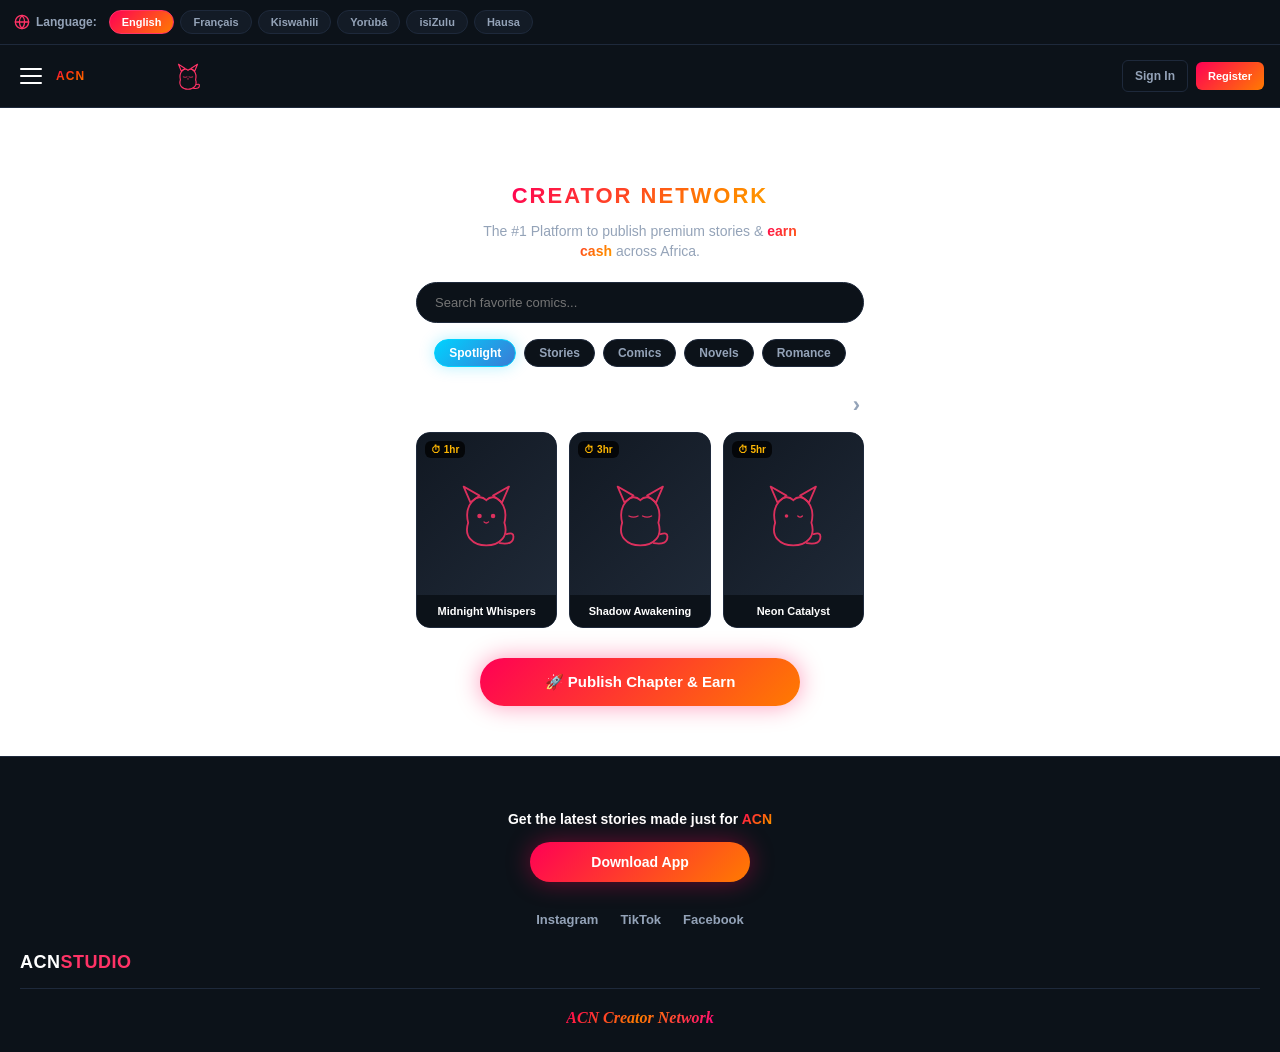
==== commit 1119792e: "Add files via upload" ====
--- a/index.html
+++ b/index.html
@@ -3,12 +3,32 @@
 <head>
   <meta charset="UTF-8">
   <meta name="viewport" content="width=device-width, initial-scale=1.0">
-  <title>Ahaotu Comics - Post & Earn</title>
+  <title>ACN (Ahaotu Creator Network) - Post & Earn</title>
   <link rel="stylesheet" href="style.css">
 </head>
-<body>
-
-  <!-- TOP NAVIGATION -->
+<body class="dark-mode">
+
+  <!-- LANGUAGE SELECTION BAR -->
+  <div class="language-banner">
+    <div class="lang-banner-title">
+      <svg class="globe-vector-icon" viewBox="0 0 24 24" width="16" height="16" fill="none" stroke="currentColor" stroke-width="2" stroke-linecap="round" stroke-linejoin="round">
+        <circle cx="12" cy="12" r="10"></circle>
+        <line x1="2" y1="12" x2="22" y2="12"></line>
+        <path d="M12 2a15.3 15.3 0 0 1 4 10 15.3 15.3 0 0 1-4 10 15.3 15.3 0 0 1-4-10 15.3 15.3 0 0 1 4-10z"></path>
+      </svg>
+      <span data-i18n="selectLang">Language:</span>
+    </div>
+    <div class="lang-pills">
+      <button class="lang-pill active" onclick="setLanguage('en', event)">English</button>
+      <button class="lang-pill" onclick="setLanguage('fr', event)">Français</button>
+      <button class="lang-pill" onclick="setLanguage('sw', event)">Kiswahili</button>
+      <button class="lang-pill" onclick="setLanguage('yo', event)">Yorùbá</button>
+      <button class="lang-pill" onclick="setLanguage('zu', event)">isiZulu</button>
+      <button class="lang-pill" onclick="setLanguage('ha', event)">Hausa</button>
+    </div>
+  </div>
+
+  <!-- TOP NAVIGATION WITH INTERACTIVE MASCOT CAT -->
   <header class="main-nav">
     <div class="nav-left">
       <button class="hamburger-btn" onclick="toggleSidebar()" aria-label="Open Menu">
@@ -16,94 +36,147 @@
         <span></span>
         <span></span>
       </button>
-      <div class="logo">AHAOTU<span>COMICS</span></div>
-    </div>
+      
+      <div class="nav-brand-group">
+        <div class="logo">
+          <svg viewBox="0 0 280 40" width="105" height="22" xmlns="http://www.w3.org/2000/svg">
+            <defs>
+              <linearGradient id="acn-fire" x1="0%" y1="0%" x2="100%" y2="100%">
+                <stop offset="0%" stop-color="#ff0055" />
+                <stop offset="50%" stop-color="#ff4500" />
+                <stop offset="100%" stop-color="#ff7b00" />
+              </linearGradient>
+            </defs>
+            <text x="0" y="30" font-family="-apple-system, sans-serif" font-weight="900" font-size="32" letter-spacing="3" fill="url(#acn-fire)">ACN</text>
+          </svg>
+        </div>
+
+        <!-- INTERACTIVE LOGO CAT MASCOT -->
+        <div id="header-cat-mascot" class="header-cat-mascot" onclick="handleLogoCatTap()" title="Tap me!">
+          <div id="cat-cry-bubble" class="cat-cry-bubble">~mew! 💧</div>
+          <svg viewBox="0 0 200 200" xmlns="http://www.w3.org/2000/svg" class="mascot-cat-svg">
+            <!-- Body outline -->
+            <path d="M60 120 C 50 80, 80 50, 100 70 C 120 50, 150 80, 140 120 C 150 150, 130 170, 100 170 C 70 170, 50 150, 60 120 Z" fill="none" stroke="#ff3366" stroke-width="6" stroke-linecap="round"/>
+            <!-- Ears -->
+            <polygon points="65,75 50,38 85,60" fill="none" stroke="#ff3366" stroke-width="6" stroke-linejoin="round"/>
+            <polygon points="135,75 150,38 115,60" fill="none" stroke="#ff3366" stroke-width="6" stroke-linejoin="round"/>
+            
+            <!-- DYNAMIC FACIAL FEATURES -->
+            <g id="cat-face-sleeping">
+              <path d="M 75 105 Q 85 110 95 105" fill="none" stroke="#ff3366" stroke-width="4" stroke-linecap="round"/>
+              <path d="M 105 105 Q 115 110 125 105" fill="none" stroke="#ff3366" stroke-width="4" stroke-linecap="round"/>
+              <path d="M 97 116 Q 100 120 103 116" fill="none" stroke="#ff3366" stroke-width="4" stroke-linecap="round"/>
+            </g>
+
+            <g id="cat-face-awake" style="display: none;">
+              <circle cx="85" cy="105" r="6" fill="#ff3366"/>
+              <circle cx="115" cy="105" r="6" fill="#ff3366"/>
+              <path d="M 95 118 Q 100 125 105 118" fill="none" stroke="#ff3366" stroke-width="4" stroke-linecap="round"/>
+            </g>
+
+            <!-- Tail -->
+            <path id="cat-tail-path" d="M 130 165 Q 160 170 160 150 Q 160 140 145 145" fill="none" stroke="#ff3366" stroke-width="6" stroke-linecap="round"/>
+          </svg>
+        </div>
+      </div>
+    </div>
+    
     <div class="auth-buttons">
-      <a href="javascript:void(0)" onclick="openModal('join-modal')" class="btn-secondary">Sign In</a>
-      <a href="javascript:void(0)" onclick="openModal('join-modal')" class="btn-primary">Register</a>
+      <a href="javascript:void(0)" onclick="openModal('join-modal')" class="btn-secondary" data-i18n="signIn">Sign In</a>
+      <a href="javascript:void(0)" onclick="openModal('join-modal')" class="btn-primary" data-i18n="register">Register</a>
     </div>
   </header>
 
-  <!-- SIDEBAR NAVIGATION DRAWER -->
+  <!-- SIDEBAR NAVIGATION DRAWER WITH ICONS -->
   <div id="sidebar-overlay" class="sidebar-overlay" onclick="toggleSidebar()"></div>
   <aside id="side-drawer" class="side-drawer">
     <div class="drawer-header">
-      <div class="logo">AHAOTU<span>COMICS</span></div>
+      <div class="logo">ACN<span>STUDIO</span></div>
       <button class="close-drawer" onclick="toggleSidebar()">&times;</button>
     </div>
 
-    <!-- CREATOR PROFILE CARD -->
     <div class="drawer-profile-box">
       <div class="profile-top-row">
-        <div class="drawer-avatar">🇳🇬</div>
+        <div class="drawer-avatar-wrapper" title="Tap to change profile picture">
+          <div class="drawer-avatar" id="user-avatar-display">🇳🇬</div>
+          <div class="avatar-camera-badge">📷</div>
+          <input type="file" class="native-file-overlay" accept="image/*" onchange="handleProfilePicUpload(event)">
+        </div>
         <div class="profile-identity">
           <div class="profile-username">🇳🇬 jales.system 🇨🇲</div>
-          <div class="profile-handle">@ahaotu.system</div>
+          <div class="profile-handle">@acn.creator</div>
         </div>
       </div>
       
       <div class="profile-stats-row">
         <div class="stat-item">
           <span class="stat-num">37</span>
-          <span class="stat-label">Following</span>
+          <span class="stat-label" data-i18n="following">Following</span>
         </div>
         <div class="stat-item">
           <span class="stat-num">140</span>
-          <span class="stat-label">Followers</span>
+          <span class="stat-label" data-i18n="followers">Followers</span>
         </div>
         <div class="stat-item">
           <span class="stat-num">3,972</span>
-          <span class="stat-label">Likes</span>
+          <span class="stat-label" data-i18n="likes">Likes</span>
         </div>
       </div>
 
       <div class="profile-actions-grid">
-        <a href="javascript:void(0)" onclick="alert('Opening Comic Upload Studio...'); toggleSidebar();" class="profile-action-btn highlight">+ Upload Comic</a>
-        <a href="javascript:void(0)" onclick="alert('Opening Creator Dashboard & PalmPay Payouts...'); toggleSidebar();" class="profile-action-btn">Dashboard</a>
-      </div>
+        <a href="javascript:void(0)" onclick="openComicUploadStudio(); toggleSidebar();" class="profile-action-btn highlight" data-i18n="uploadComic">+ Upload Comic</a>
+        <a href="javascript:void(0)" onclick="alert('Opening Creator Dashboard & PalmPay Payouts...'); toggleSidebar();" class="profile-action-btn" data-i18n="dashboard">Dashboard</a>
+      </div>
+    </div>
+
+    <div class="drawer-theme-switcher">
+      <span data-i18n="appearance">Appearance Mode</span>
+      <button class="theme-switch-pill" onclick="toggleTheme()">
+        <span id="theme-mode-text">Dark Mode</span> 🌓
+      </button>
     </div>
 
     <ul class="drawer-links">
       <li>
         <a href="javascript:void(0)" onclick="toggleSidebar()">
-          <svg class="drawer-icon" viewBox="0 0 24 24"><path fill="currentColor" d="M10 20v-6h4v6h5v-8h3L12 3 2 12h3v8z"/></svg>
-          Home
-        </a>
-      </li>
-      <li>
-        <a href="javascript:void(0)" onclick="toggleSidebar()">
-          <svg class="drawer-icon" viewBox="0 0 24 24"><path fill="currentColor" d="M17.56 21a1 1 0 0 1-.9-.55L14 15.17l-1.93 2.15a1 1 0 0 1-1.39.11l-3-2.25a1 1 0 0 1-.37-1.12l1.35-4.48-2.58-1.55a1 1 0 0 1-.35-1.36l1.5-3a1 1 0 0 1 1.25-.44l4.22 1.69 3.09-2.06a1 1 0 0 1 1.45.92v11.83a1 1 0 0 1-1 1h-.08z"/></svg>
-          Trending Manga
-        </a>
-      </li>
-      <li>
-        <a href="javascript:void(0)" onclick="toggleSidebar()">
-          <svg class="drawer-icon" viewBox="0 0 24 24"><path fill="currentColor" d="M17 1.01L7 1c-1.1 0-2 .9-2 2v18c0 1.1.9 2 2 2h10c1.1 0 2-.9 2-2V3c0-1.1-.9-1.99-2-1.99zM17 19H7V5h10v14z"/></svg>
-          Trending Webtoon
-        </a>
-      </li>
-      <li>
-        <a href="javascript:void(0)" onclick="toggleSidebar()">
-          <svg class="drawer-icon" viewBox="0 0 24 24"><path fill="currentColor" d="M13 2.05v3.03c3.39.49 6 3.39 6 6.92 0 3.87-3.13 7-7 7s-7-3.13-7-7c0-3.53 2.61-6.43 6-6.92V2.05C6.52 2.58 2 7.34 2 13c0 5.52 4.48 10 10 10s10-4.48 10-10c0-5.66-4.52-10.42-10-10.95zM12 6v7l5 3-.75 1.23L11 14V6h1z"/></svg>
-          Recently Updated
-        </a>
-      </li>
-      <li>
-        <a href="javascript:void(0)" onclick="toggleSidebar()">
-          <svg class="drawer-icon" viewBox="0 0 24 24"><path fill="currentColor" d="M19 13h-6v6h-2v-6H5v-2h6V5h2v6h6v2z"/></svg>
-          Recently Added
-        </a>
-      </li>
-      <li>
-        <a href="javascript:void(0)" onclick="toggleSidebar()">
-          <svg class="drawer-icon" viewBox="0 0 24 24"><path fill="currentColor" d="M4 6H2v14c0 1.1.9 2 2 2h14v-2H4V6zm16-4H8c-1.1 0-2 .9-2 2v12c0 1.1.9 2 2 2h12c1.1 0 2-.9 2-2V4c0-1.1-.9-2-2-2zm0 14H8V4h12v12z"/></svg>
-          Browse All Titles
-        </a>
-      </li>
-      <li>
-        <a href="javascript:void(0)" onclick="toggleSidebar()">
-          <svg class="drawer-icon" viewBox="0 0 24 24"><path fill="currentColor" d="M19 3H5c-1.1 0-2 .9-2 2v14c0 1.1.9 2 2 2h14c1.1 0 2-.9 2-2V5c0-1.1-.9-2-2-2zM7.5 18c-.83 0-1.5-.67-1.5-1.5s.67-1.5 1.5-1.5 1.5.67 1.5 1.5-.67 1.5-1.5 1.5zm0-9C6.67 9 6 8.33 6 7.5S6.67 6 7.5 6 9 6.67 9 7.5 8.33 9 7.5 9zm4.5 4.5c-.83 0-1.5-.67-1.5-1.5s.67-1.5 1.5-1.5 1.5.67 1.5 1.5-.67 1.5-1.5 1.5zm4.5 4.5c-.83 0-1.5-.67-1.5-1.5s.67-1.5 1.5-1.5 1.5.67 1.5 1.5-.67 1.5-1.5 1.5zm0-9c-.83 0-1.5-.67-1.5-1.5S15.67 6 16.5 6s1.5.67 1.5 1.5-.67 1.5-1.5 1.5z"/></svg>
-          Random Discovery
+          <svg class="link-icon" viewBox="0 0 24 24" fill="none" stroke="currentColor" stroke-width="2"><path d="M3 9l9-7 9 7v11a2 2 0 0 1-2 2H5a2 2 0 0 1-2-2z"></path><polyline points="9 22 9 12 15 12 15 22"></polyline></svg>
+          <span data-i18n="home">Home</span>
+        </a>
+      </li>
+      <li>
+        <a href="javascript:void(0)" onclick="toggleSidebar()">
+          <svg class="link-icon" viewBox="0 0 24 24" fill="none" stroke="currentColor" stroke-width="2"><polygon points="12 2 15.09 8.26 22 9.27 17 14.14 18.18 21.02 12 17.77 5.82 21.02 7 14.14 2 9.27 8.91 8.26 12 2"></polygon></svg>
+          <span data-i18n="trendingComics">Trending Comics</span>
+        </a>
+      </li>
+      <li>
+        <a href="javascript:void(0)" onclick="toggleSidebar()">
+          <svg class="link-icon" viewBox="0 0 24 24" fill="none" stroke="currentColor" stroke-width="2"><rect x="2" y="3" width="20" height="18" rx="2" ry="2"></rect><line x1="16" y1="3" x2="16" y2="21"></line></svg>
+          <span data-i18n="trendingWebtoon">Trending Webtoon</span>
+        </a>
+      </li>
+      <li>
+        <a href="javascript:void(0)" onclick="toggleSidebar()">
+          <svg class="link-icon" viewBox="0 0 24 24" fill="none" stroke="currentColor" stroke-width="2"><path d="M20.84 4.61a5.5 5.5 0 0 0-7.78 0L12 5.67l-1.06-1.06a5.5 5.5 0 0 0-7.78 7.78l1.06 1.06L12 21.23l7.78-7.78 1.06-1.06a5.5 5.5 0 0 0 0-7.78z"></path></svg>
+          <span data-i18n="trendingRomance">Trending Romance</span>
+        </a>
+      </li>
+      <li>
+        <a href="javascript:void(0)" onclick="toggleSidebar()">
+          <svg class="link-icon" viewBox="0 0 24 24" fill="none" stroke="currentColor" stroke-width="2"><path d="M4 19.5A2.5 2.5 0 0 1 6.5 17H20"></path><path d="M6.5 2H20v20H6.5A2.5 2.5 0 0 1 4 19.5v-15A2.5 2.5 0 0 1 6.5 2z"></path></svg>
+          <span data-i18n="novels">Novels</span>
+        </a>
+      </li>
+      <li>
+        <a href="javascript:void(0)" onclick="toggleSidebar()">
+          <svg class="link-icon" viewBox="0 0 24 24" fill="none" stroke="currentColor" stroke-width="2"><circle cx="12" cy="12" r="10"></circle><polyline points="12 6 12 12 16 14"></polyline></svg>
+          <span data-i18n="recentUpdated">Recently Updated</span>
+        </a>
+      </li>
+      <li>
+        <a href="javascript:void(0)" onclick="toggleSidebar()">
+          <svg class="link-icon" viewBox="0 0 24 24" fill="none" stroke="currentColor" stroke-width="2"><circle cx="11" cy="11" r="8"></circle><line x1="21" y1="21" x2="16.65" y2="16.65"></line></svg>
+          <span data-i18n="browseAll">Browse All Titles</span>
         </a>
       </li>
     </ul>
@@ -111,44 +184,96 @@
 
   <!-- HERO SECTION -->
   <main class="hero-container">
+    <div class="brand-title">
+      <h1>ACN</h1>
+      <h1 class="accent-title rainbow-text">CREATOR NETWORK</h1>
+    </div>
+    <p class="sub-headline" data-i18n="subHeadline">The #1 Platform to publish premium stories & <span class="rainbow-text">earn cash</span> across Africa.</p>
+
     <div class="search-wrapper">
-      <input type="text" placeholder="Search favorite African comics...">
+      <input type="text" id="search-input" placeholder="Search favorite comics...">
     </div>
     
     <div class="category-pills">
-      <span class="pill-item">Stories</span>
-      <span class="pill-item">Comics</span>
-      <span class="pill-item">Novels</span>
-      <span class="pill-item">Romance</span>
-    </div>
-
-    <div class="brand-title">
-      <h1>AHAOTU</h1>
-      <h1 class="accent-title">COMICS</h1>
-    </div>
-    <p class="sub-headline">The #1 Platform to publish premium stories & <span class="text-glow">earn daily income</span> across Africa.</p>
+      <span class="pill-item active-pill" data-i18n="pillSpotlight">Spotlight</span>
+      <span class="pill-item" data-i18n="pillStories">Stories</span>
+      <span class="pill-item" data-i18n="pillComics">Comics</span>
+      <span class="pill-item" data-i18n="pillNovels">Novels</span>
+      <span class="pill-item" data-i18n="pillRomance">Romance</span>
+    </div>
+
+    <div class="new-comics-header">
+      <h3 data-i18n="newComicsTitle">New Comics</h3>
+      <span class="see-all-arrow">&rsaquo;</span>
+    </div>
+
+    <div class="comics-grid-feed">
+      <!-- Comic Card 1 -->
+      <div class="comic-card">
+        <div class="time-badge">⏱ 1hr</div>
+        <div class="cat-illustration-box">
+          <svg class="cat-outline-svg" viewBox="0 0 200 200" xmlns="http://www.w3.org/2000/svg">
+            <path d="M60 120 C 50 80, 80 50, 100 70 C 120 50, 150 80, 140 120 C 150 150, 130 170, 100 170 C 70 170, 50 150, 60 120 Z" fill="none" stroke="currentColor" stroke-width="4" stroke-linecap="round"/>
+            <polygon points="65,75 50,40 85,60" fill="none" stroke="currentColor" stroke-width="4" stroke-linejoin="round"/>
+            <polygon points="135,75 150,40 115,60" fill="none" stroke="currentColor" stroke-width="4" stroke-linejoin="round"/>
+            <circle cx="85" cy="105" r="5" fill="currentColor"/>
+            <circle cx="115" cy="105" r="5" fill="currentColor"/>
+            <path d="M 95 118 Q 100 123 105 118" fill="none" stroke="currentColor" stroke-width="3" stroke-linecap="round"/>
+            <path d="M 130 165 Q 160 170 160 150 Q 160 140 145 145" fill="none" stroke="currentColor" stroke-width="4" stroke-linecap="round"/>
+          </svg>
+        </div>
+        <div class="comic-card-title">Midnight Whispers</div>
+      </div>
+
+      <!-- Comic Card 2 -->
+      <div class="comic-card">
+        <div class="time-badge">⏱ 3hr</div>
+        <div class="cat-illustration-box">
+          <svg class="cat-outline-svg" viewBox="0 0 200 200" xmlns="http://www.w3.org/2000/svg">
+            <path d="M60 120 C 50 80, 80 50, 100 70 C 120 50, 150 80, 140 120 C 150 150, 130 170, 100 170 C 70 170, 50 150, 60 120 Z" fill="none" stroke="currentColor" stroke-width="4" stroke-linecap="round"/>
+            <polygon points="65,75 50,40 85,60" fill="none" stroke="currentColor" stroke-width="4" stroke-linejoin="round"/>
+            <polygon points="135,75 150,40 115,60" fill="none" stroke="currentColor" stroke-width="4" stroke-linejoin="round"/>
+            <path d="M 75 105 Q 85 110 95 105" fill="none" stroke="currentColor" stroke-width="3" stroke-linecap="round"/>
+            <path d="M 105 105 Q 115 110 125 105" fill="none" stroke="currentColor" stroke-width="3" stroke-linecap="round"/>
+            <path d="M 130 165 Q 160 170 160 150 Q 160 140 145 145" fill="none" stroke="currentColor" stroke-width="4" stroke-linecap="round"/>
+          </svg>
+        </div>
+        <div class="comic-card-title">Shadow Awakening</div>
+      </div>
+
+      <!-- Comic Card 3 -->
+      <div class="comic-card">
+        <div class="time-badge">⏱ 5hr</div>
+        <div class="cat-illustration-box">
+          <svg class="cat-outline-svg" viewBox="0 0 200 200" xmlns="http://www.w3.org/2000/svg">
+            <path d="M60 120 C 50 80, 80 50, 100 70 C 120 50, 150 80, 140 120 C 150 150, 130 170, 100 170 C 70 170, 50 150, 60 120 Z" fill="none" stroke="currentColor" stroke-width="4" stroke-linecap="round"/>
+            <polygon points="65,75 50,40 85,60" fill="none" stroke="currentColor" stroke-width="4" stroke-linejoin="round"/>
+            <polygon points="135,75 150,40 115,60" fill="none" stroke="currentColor" stroke-width="4" stroke-linejoin="round"/>
+            <circle cx="85" cy="105" r="4" fill="currentColor"/>
+            <path d="M 110 105 Q 115 110 120 105" fill="none" stroke="currentColor" stroke-width="3" stroke-linecap="round"/>
+            <path d="M 130 165 Q 160 170 160 150 Q 160 140 145 145" fill="none" stroke="currentColor" stroke-width="4" stroke-linecap="round"/>
+          </svg>
+        </div>
+        <div class="comic-card-title">Neon Catalyst</div>
+      </div>
+    </div>
     
-    <div class="cash-badge">
-      <span class="money-icon">🔥</span> 
-      <span class="badge-text">Earn $1.50+ Guaranteed Weekly Just Posting</span>
-    </div>
-    
-    <a href="javascript:void(0)" onclick="openModal('setup-modal')" class="main-cta-btn">Post to Earn Cash</a>
+    <a href="javascript:void(0)" onclick="openModal('setup-modal')" class="main-cta-btn rainbow-btn-glow" data-i18n="postCta">🚀 Publish Chapter & Earn</a>
   </main>
 
   <!-- MODAL 1: PAYOUT SETUP -->
   <div id="setup-modal" class="modal-overlay">
     <div class="content-box">
       <div class="modal-header-row">
-        <h2>1. Payout Channels</h2>
+        <h2 data-i18n="payoutTitle">1. Payout Channels</h2>
         <a href="javascript:void(0)" onclick="closeModal('setup-modal')" class="close-btn">&times;</a>
       </div>
-      <p class="section-subtitle">Select your country first to load your local banking & mobile networks.</p>
+      <p class="section-subtitle" data-i18n="payoutSub">Select your country first to load your local banking & mobile networks.</p>
       
       <div class="form-group">
-        <label>Select Country</label>
+        <label data-i18n="selectCountry">Select Country</label>
         <select id="country-select" onchange="updateProviders()" required>
-          <option value="" disabled selected>Choose your country...</option>
+          <option value="" disabled selected data-i18n="chooseCountry">Choose your country...</option>
           <option value="NG">🇳🇬 Nigeria</option>
           <option value="GH">🇬🇭 Ghana</option>
           <option value="ZA">🇿🇦 South Africa</option>
@@ -158,18 +283,18 @@
       </div>
 
       <div class="form-group">
-        <label>Select Bank / Network Provider</label>
+        <label data-i18n="selectProvider">Select Bank / Network Provider</label>
         <select id="provider-select" required disabled>
-          <option value="" disabled selected>First select a country above...</option>
+          <option value="" disabled selected data-i18n="chooseProviderFirst">First select a country above...</option>
         </select>
       </div>
       
       <div class="form-group">
-        <label>Account Number / Phone ID (10-16 Digits)</label>
+        <label data-i18n="accountLabel">Account Number / Phone ID (10-16 Digits)</label>
         <input type="tel" id="payout-account" placeholder="Enter account number" maxlength="16" minlength="10" required>
       </div>
       
-      <a href="javascript:void(0)" onclick="goToJoinModal()" class="main-cta-btn workflow-next-btn">Verify & Continue Setup</a>
+      <a href="javascript:void(0)" onclick="goToJoinModal()" class="main-cta-btn workflow-next-btn" data-i18n="verifyContinue">Verify & Continue Setup</a>
     </div>
   </div>
 
@@ -177,10 +302,10 @@
   <div id="join-modal" class="modal-overlay">
     <div class="content-box">
       <div class="modal-header-row">
-        <h2>2. Connect Profile</h2>
+        <h2 data-i18n="connectProfileTitle">2. Connect Profile</h2>
         <a href="javascript:void(0)" onclick="closeModal('join-modal')" class="close-btn">&times;</a>
       </div>
-      <p class="section-subtitle">Secure your credentials to instantly activate your monetization channel.</p>
+      <p class="section-subtitle" data-i18n="connectProfileSub">Secure your credentials to instantly activate your monetization channel.</p>
       
       <div class="modal-options">
         <button class="auth-provider-btn" onclick="triggerAuthFlow('Google')">
@@ -190,30 +315,49 @@
             <path fill="#FBBC05" d="M5.1 14.73c-.23-.69-.36-1.42-.36-2.18s.13-1.49.36-2.18L1.25 7.73C.45 9.37 0 11.14 0 13s.45 3.63 1.25 5.27l3.85-3z"/>
             <path fill="#34A853" d="M12 23c3.24 0 5.97-1.07 7.96-2.91l-3.6-2.79c-1.1.74-2.5 1.18-4.36 1.18-3.4 0-5.98-1.94-6.9-4.69L1.25 16.8C3.2 20.76 7.24 23 12 23z"/>
           </svg>
-          Continue with Google
+          <span data-i18n="continueGoogle">Continue with Google</span>
         </button>
 
         <button class="auth-provider-btn" onclick="triggerAuthFlow('Apple')">
           <svg class="provider-brand-icon" viewBox="0 0 24 24" fill="#FFFFFF">
             <path d="M18.71 19.5c-.83 1.24-1.71 2.45-3.05 2.47-1.34.03-1.77-.79-3.29-.79-1.53 0-2 .77-3.27.82-1.31.05-2.3-1.32-3.14-2.53C4.25 17 2.94 12.45 4.7 9.39c.87-1.52 2.43-2.48 4.12-2.51 1.28-.02 2.5.87 3.29.87.78 0 2.26-1.07 3.81-.91.65.03 2.47.26 3.64 1.98-.09.06-2.17 1.28-2.15 3.81.03 3.02 2.65 4.03 2.68 4.04-.03.07-.42 1.44-1.38 2.83M15.97 4.17c.66-.81 1.11-1.93.99-3.06-1 .04-2.21.67-2.93 1.49-.62.69-1.16 1.84-1.01 2.96 1.12.09 2.26-.58 2.95-1.39z"/>
           </svg>
-          Continue with Apple
+          <span data-i18n="continueApple">Continue with Apple</span>
         </button>
-
-        <button class="auth-provider-btn" onclick="triggerAuthFlow('Email')">
-          <svg class="provider-brand-icon" viewBox="0 0 24 24" fill="#00e676">
-            <path d="M20 4H4c-1.1 0-1.99.9-1.99 2L2 18c0 1.1.9 2 2 2h16c1.1 0 2-.9 2-2V6c0-1.1-.9-2-2-2zm0 4l-8 5-8-5V6l8 5 8-5v2z"/>
-          </svg>
-          Continue with Email
-        </button>
-
-        <button class="auth-provider-btn" onclick="triggerAuthFlow('Phone')">
-          <svg class="provider-brand-icon" viewBox="0 0 24 24" fill="#00c6ff">
-            <path d="M6.62 10.79c1.44 2.83 3.76 5.14 6.59 6.59l2.2-2.2c.27-.27.67-.36 1.02-.24 1.12.37 2.33.57 3.57.57.55 0 1 .45 1 1V20c0 .55-.45 1-1 1-9.39 0-17-7.61-17-17 0-.55.45-1 1-1h3.5c.55 0 1 .45 1 1 0 1.25.2 2.45.57 3.57.11.35.03.74-.25 1.02l-2.2 2.2z"/>
-          </svg>
-          Continue with Phone
-        </button>
-      </div>
+      </div>
+    </div>
+  </div>
+
+  <!-- UPLOAD STUDIO -->
+  <div id="comic-upload-modal" class="modal-overlay">
+    <div class="content-box upload-studio-box-large">
+      <div class="modal-header-row">
+        <h2 data-i18n="studioTitle">🎨 ACN Master Creator Studio</h2>
+        <a href="javascript:void(0)" onclick="closeComicUploadStudio()" class="close-btn">&times;</a>
+      </div>
+      <p class="section-subtitle" data-i18n="studioSub">Upload your chapter sequence and manage pages.</p>
+
+      <div class="form-group">
+        <label data-i18n="chapterNameLabel">Comic Title / Chapter Name</label>
+        <input type="text" id="comic-title-input" placeholder="e.g. Chapter 1: The Awakening">
+      </div>
+
+      <div class="upload-dropzone-large">
+        <span class="upload-icon-large">📂</span>
+        <span class="upload-text-large" data-i18n="dropzoneMain">Tap here to select your comic pages</span>
+        <span class="upload-subtext-large" data-i18n="dropzoneSub">Supports multi-select PNG, JPG</span>
+        <input type="file" class="native-file-overlay-large" accept="image/*" multiple onchange="handleComicPagesSelected(event)">
+      </div>
+
+      <div class="reorder-instructions-banner" data-i18n="uploadInstructions">
+        💡 Tip: Select your files in order. Tap page A then page B to swap positions instantly!
+      </div>
+
+      <div id="comic-pages-preview-list" class="comic-pages-preview-grid">
+        <div class="empty-pages-placeholder" data-i18n="noPagesYet">No pages added yet. Select files above!</div>
+      </div>
+
+      <button class="main-cta-btn workflow-next-btn" onclick="publishComicPages()" data-i18n="publishCta">🚀 Publish Chapter</button>
     </div>
   </div>
 
@@ -227,48 +371,29 @@
         <div class="success-check-mark">✓</div>
       </div>
       <h3 id="loading-title">Connecting...</h3>
-      <p id="loading-subtitle">Securing your Ahaotu Creator Account & Payout Gateway</p>
+      <p id="loading-subtitle">Securing your ACN Creator Account & Payout Gateway</p>
     </div>
   </div>
 
-  <!-- FOOTER -->
+  <!-- FULLY RESTORED FOOTER -->
   <footer class="app-footer">
     <div class="footer-promo">
-      <p>Get the latest stories made just for <span class="text-glow">AHAOTU COMICS</span></p>
-      <button class="main-cta-btn footer-download-btn" onclick="installPWA()">Download App</button>
+      <p><span data-i18n="footerPromo">Get the latest stories made just for</span> <span class="rainbow-text">ACN</span></p>
+      <button class="main-cta-btn footer-download-btn rainbow-btn-glow" onclick="installPWA()" data-i18n="downloadApp">Download App</button>
     </div>
 
     <div class="footer-socials">
-      <a href="https://instagram.com/jalessystem" target="_blank" rel="noopener noreferrer">
-        <svg class="social-icon" viewBox="0 0 24 24"><path d="M12 2.163c3.204 0 3.584.012 4.85.07 3.252.148 4.771 1.691 4.919 4.919.058 1.265.069 1.645.069 4.849 0 3.205-.012 3.584-.069 4.849-.149 3.225-1.664 4.771-4.919 4.919-1.266.058-1.644.07-4.85.07-3.204 0-3.584-.012-4.849-.07-3.26-.149-4.771-1.699-4.919-4.92-.058-1.265-.07-1.644-.07-4.849 0-3.204.013-3.583.07-4.849.149-3.227 1.664-4.771 4.919-4.919 1.266-.057 1.645-.069 4.849-.069zm0-2.163c-3.259 0-3.667.014-4.947.072-4.358.2-6.78 2.618-6.98 6.98-.059 1.281-.073 1.689-.073 4.948 0 3.259.014 3.668.072 4.948.2 4.358 2.618 6.78 6.98 6.98 1.281.058 1.689.072 4.948.072 3.259 0 3.668-.014 4.948-.072 4.354-.2 6.782-2.618 6.979-6.98.059-1.28.073-1.689.073-4.948 0-3.259-.014-3.667-.072-4.947-.196-4.354-2.617-6.78-6.979-6.98-1.281-.059-1.69-.073-4.949-.073zm0 5.838c-3.403 0-6.162 2.759-6.162 6.162s2.759 6.163 6.162 6.163 6.162-2.759 6.162-6.163c0-3.403-2.759-6.162-6.162-6.162zm0 10.162c-2.209 0-4-1.79-4-4 0-2.209 1.791-4 4-4s4 1.791 4 4c0 2.21-1.791 4-4 4zm6.406-11.845c-.796 0-1.441.645-1.441 1.44s.645 1.44 1.441 1.44c.795 0 1.439-.645 1.439-1.44s-.644-1.44-1.439-1.44z"/></svg>
-      </a>
-      <a href="https://www.tiktok.com/@ahaotu.system" target="_blank" rel="noopener noreferrer">
-        <svg class="social-icon" viewBox="0 0 24 24"><path d="M19.59 6.69a4.83 4.83 0 0 1-3.77-4.25V2h-3.45v13.67a2.89 2.89 0 0 1-5.2 1.74 2.89 2.89 0 0 1 2.31-4.64 2.93 2.93 0 0 1 .88.13V9.4a6.84 6.84 0 0 0-1-.05A6.33 6.33 0 0 0 5 20.1a6.34 6.34 0 0 0 10.86-4.43v-7a8.16 8.16 0 0 0 4.77 1.52v-3.4a4.85 4.85 0 0 1-1-.1z"/></svg>
-      </a>
-      <a href="https://www.facebook.com/profile.php?id=61585275783987" target="_blank" rel="noopener noreferrer">
-        <svg class="social-icon" viewBox="0 0 24 24"><path d="M9 8H6v4h3v12h5V12h3.642L18 8h-4V6.333C14 5.378 14.5 5 15.5 5H18V0h-3.808C10.5 0 9 1.5 9 4.615V8z"/></svg>
-      </a>
-      <a href="https://youtube.com" target="_blank" rel="noopener noreferrer">
-        <svg class="social-icon" viewBox="0 0 24 24"><path d="M23.498 6.186a3.016 3.016 0 0 0-2.122-2.136C19.505 3.545 12 3.545 12 3.545s-7.505 0-9.377.505A3.017 3.017 0 0 0 .502 6.186C0 8.07 0 12 0 12s0 3.93.502 5.814a3.016 3.016 0 0 0 2.122 2.136c1.871.505 9.376.505 9.376.505s7.505 0 9.377-.505a3.015 3.015 0 0 0 2.122-2.136C24 15.93 24 12 24 12s0-3.93-.502-5.814zM9.545 15.568V8.432L15.818 12l-6.273 3.568z"/></svg>
-      </a>
-    </div>
-
-    <div class="footer-links">
-      <a href="#">ABOUT</a>
-      <a href="#">FEEDBACK</a>
-      <a href="#">HELP</a>
-      <a href="#">TERMS</a>
-      <a href="#">PRIVACY</a>
-      <a href="#">ADVERTISE</a>
-      <a href="#">CONTACT</a>
+      <a href="https://instagram.com/jalessystem" target="_blank" rel="noopener noreferrer" class="social-link instagram">Instagram</a>
+      <a href="https://www.tiktok.com/@ahaotu.system" target="_blank" rel="noopener noreferrer" class="social-link tiktok">TikTok</a>
+      <a href="https://www.facebook.com/profile.php?id=61585275783987" target="_blank" rel="noopener noreferrer" class="social-link facebook">Facebook</a>
     </div>
 
     <div class="footer-brand-logo">
-      <div class="logo">AHAOTU<span>COMICS</span></div>
+      <div class="logo">ACN<span>STUDIO</span></div>
     </div>
 
     <div class="footer-copyright">
-      <p class="ahaotu-inc-title">Ahaotu Inc.</p>
+      <p class="ahaotu-inc-title">ACN Creator Network</p>
     </div>
   </footer>
 
--- a/style.css
+++ b/style.css
@@ -1,21 +1,193 @@
+:root {
+  --bg-primary: #06090f;
+  --bg-secondary: #0c1219;
+  --bg-tertiary: #131b26;
+  --text-main: #ffffff;
+  --text-muted: #94a3b8;
+  --border-color: #1e293b;
+  --input-bg: #06090f;
+}
+
+body.light-mode {
+  --bg-primary: #f8fafc;
+  --bg-secondary: #ffffff;
+  --bg-tertiary: #f1f5f9;
+  --text-main: #0f172a;
+  --text-muted: #64748b;
+  --border-color: #cbd5e1;
+  --input-bg: #ffffff;
+}
+
+@keyframes trueRainbowBg {
+  0% { background-color: #06090f; }
+  20% { background-color: #120914; }
+  40% { background-color: #091218; }
+  60% { background-color: #141209; }
+  80% { background-color: #0d0914; }
+  100% { background-color: #06090f; }
+}
+
 body {
   margin: 0;
   padding: 0;
   font-family: -apple-system, BlinkMacSystemFont, "Segoe UI", Roboto, sans-serif;
-  background-color: #080c10;
-  color: #ffffff;
+  animation: trueRainbowBg 25s ease infinite;
+  color: var(--text-main);
   display: flex;
   flex-direction: column;
   min-height: 100vh;
+  transition: color 0.3s ease;
+}
+
+@keyframes rainbowFlow {
+  0% { filter: hue-rotate(0deg); }
+  50% { filter: hue-rotate(180deg); }
+  100% { filter: hue-rotate(360deg); }
+}
+
+.rainbow-text {
+  background: linear-gradient(135deg, #ff0055, #ff7b00, #ffde00, #00d2ff, #7928ca);
+  background-size: 300% 300%;
+  -webkit-background-clip: text;
+  -webkit-text-fill-color: transparent;
+  animation: rainbowFlow 8s ease infinite;
+  font-weight: 700;
+}
+
+.rainbow-btn-glow {
+  background: linear-gradient(135deg, #ff0055, #ff7b00, #00d2ff, #7928ca) !important;
+  background-size: 300% 300% !important;
+  animation: rainbowFlow 8s ease infinite !important;
+  box-shadow: 0 0 25px rgba(255, 0, 85, 0.4) !important;
+}
+
+.nav-brand-group {
+  display: flex;
+  align-items: center;
+  gap: 8px;
+}
+
+.header-cat-mascot {
+  position: relative;
+  width: 38px;
+  height: 38px;
+  cursor: pointer;
+  display: flex;
+  align-items: center;
+  justify-content: center;
+  transition: transform 0.2s;
+}
+
+.header-cat-mascot:active {
+  transform: scale(0.9);
+}
+
+.mascot-cat-svg {
+  width: 100%;
+  height: 100%;
+}
+
+@keyframes tailWag {
+  0% { transform: rotate(0deg); }
+  25% { transform: rotate(15deg) scale(1.1); }
+  50% { transform: rotate(-10deg) scale(1.2); }
+  75% { transform: rotate(15deg) scale(1.1); }
+  100% { transform: rotate(0deg); }
+}
+
+.wagging-tail {
+  animation: tailWag 0.35s ease infinite;
+  transform-origin: 135px 150px;
+}
+
+.cat-cry-bubble {
+  position: absolute;
+  top: -26px;
+  left: 50%;
+  transform: translateX(-50%) scale(0);
+  background: #ff3366;
+  color: #fff;
+  font-size: 10px;
+  font-weight: 900;
+  padding: 2px 6px;
+  border-radius: 8px;
+  white-space: nowrap;
+  pointer-events: none;
+  transition: transform 0.2s cubic-bezier(0.175, 0.885, 0.32, 1.275);
+  box-shadow: 0 4px 10px rgba(255, 51, 102, 0.4);
+  z-index: 10;
+}
+
+.cat-cry-bubble.active {
+  transform: translateX(-50%) scale(1);
+}
+
+.language-banner {
+  background-color: var(--bg-secondary);
+  border-bottom: 1px solid var(--border-color);
+  padding: 10px 14px;
+  display: flex;
+  align-items: center;
+  gap: 12px;
+  overflow-x: auto;
+  white-space: nowrap;
+  box-sizing: border-box;
+  width: 100%;
+}
+
+.language-banner::-webkit-scrollbar {
+  display: none;
+}
+
+.lang-banner-title {
+  display: flex;
+  align-items: center;
+  gap: 6px;
+  font-size: 12px;
+  font-weight: 700;
+  color: var(--text-muted);
+  flex-shrink: 0;
+}
+
+.globe-vector-icon {
+  width: 16px;
+  height: 16px;
+  stroke: #ff3366;
+  flex-shrink: 0;
+}
+
+.lang-pills {
+  display: flex;
+  gap: 6px;
+  flex-shrink: 0;
+}
+
+.lang-pill {
+  background: var(--bg-tertiary);
+  border: 1px solid var(--border-color);
+  color: var(--text-muted);
+  padding: 5px 12px;
+  border-radius: 16px;
+  font-size: 11px;
+  font-weight: 600;
+  cursor: pointer;
+  transition: all 0.2s;
+}
+
+.lang-pill.active {
+  background: linear-gradient(135deg, #ff0055, #ff7b00);
+  color: #ffffff;
+  border-color: #ff3366;
 }
 
 .main-nav {
-  background-color: #0f151c;
-  padding: 14px 16px;
+  background-color: var(--bg-secondary);
+  backdrop-filter: blur(8px);
+  padding: 12px 16px;
   display: flex;
   justify-content: space-between;
   align-items: center;
-  border-bottom: 1px solid #1a242f;
+  border-bottom: 1px solid var(--border-color);
   box-sizing: border-box;
   width: 100%;
   position: sticky;
@@ -26,7 +198,7 @@
 .nav-left {
   display: flex;
   align-items: center;
-  gap: 14px;
+  gap: 10px;
 }
 
 .hamburger-btn {
@@ -43,7 +215,7 @@
   display: block;
   width: 22px;
   height: 2px;
-  background-color: #ffffff;
+  background-color: var(--text-main);
   border-radius: 2px;
 }
 
@@ -52,11 +224,13 @@
   font-weight: 800;
   letter-spacing: 0.5px;
   flex-shrink: 0;
-  color: #ffffff;
+  color: var(--text-main);
+  display: flex;
+  align-items: center;
 }
 
 .logo span {
-  color: #00e676;
+  color: #ff3366;
 }
 
 .auth-buttons {
@@ -73,8 +247,8 @@
 
 .btn-secondary {
   background: transparent;
-  color: #b0bec5;
-  border: 1px solid #2c3e50;
+  color: var(--text-muted);
+  border: 1px solid var(--border-color);
   padding: 8px 12px;
   border-radius: 6px;
   font-size: 12px;
@@ -84,10 +258,10 @@
 }
 
 .btn-primary {
-  background-color: #00e676;
-  color: #05080a;
+  background: linear-gradient(135deg, #ff0055, #ff7b00);
+  color: #ffffff;
   border: none;
-  padding: 8px 10px;
+  padding: 8px 12px;
   border-radius: 6px;
   font-size: 11px;
   font-weight: 700;
@@ -95,11 +269,10 @@
   white-space: nowrap;
 }
 
-/* SIDEBAR DRAWER STYLING */
 .sidebar-overlay {
   position: fixed;
   inset: 0;
-  background-color: rgba(5, 8, 10, 0.8);
+  background-color: rgba(0, 0, 0, 0.6);
   backdrop-filter: blur(4px);
   z-index: 998;
   display: none;
@@ -118,13 +291,13 @@
   left: -300px;
   width: 300px;
   height: 100vh;
-  background-color: #0f151c;
-  border-right: 1px solid #1a242f;
+  background-color: var(--bg-secondary);
+  border-right: 1px solid var(--border-color);
   z-index: 999;
   display: flex;
   flex-direction: column;
-  transition: left 0.3s cubic-bezier(0.175, 0.885, 0.32, 1.275);
-  box-sizing: border-box;
+  box-sizing: border-box;
+  transition: left 0.35s ease-in-out;
 }
 
 .side-drawer.active {
@@ -136,22 +309,21 @@
   display: flex;
   justify-content: space-between;
   align-items: center;
-  border-bottom: 1px solid #1a242f;
+  border-bottom: 1px solid var(--border-color);
 }
 
 .close-drawer {
   background: transparent;
   border: none;
-  color: #90a4ae;
+  color: var(--text-muted);
   font-size: 28px;
   cursor: pointer;
 }
 
-/* CREATOR PROFILE CARD INSIDE DRAWER */
 .drawer-profile-box {
   padding: 16px 20px;
-  background-color: #080c10;
-  border-bottom: 1px solid #1a242f;
+  background-color: var(--bg-primary);
+  border-bottom: 1px solid var(--border-color);
 }
 
 .profile-top-row {
@@ -161,19 +333,61 @@
   margin-bottom: 12px;
 }
 
-.drawer-avatar {
+.drawer-avatar-wrapper {
+  position: relative;
+  cursor: pointer;
+  flex-shrink: 0;
   width: 48px;
   height: 48px;
-  background: linear-gradient(135deg, #00ffff, #00e676);
   border-radius: 50%;
+  overflow: hidden;
+}
+
+.native-file-overlay {
+  position: absolute;
+  inset: 0;
+  opacity: 0;
+  width: 100%;
+  height: 100%;
+  cursor: pointer;
+  z-index: 5;
+}
+
+.drawer-avatar {
+  width: 100%;
+  height: 100%;
+  background: linear-gradient(135deg, #ff0055, #ff7b00);
   display: flex;
   align-items: center;
   justify-content: center;
-  color: #05080a;
+  color: #ffffff;
   font-weight: 900;
   font-size: 16px;
-  flex-shrink: 0;
-  border: 2px solid #00e676;
+  border: 2px solid #ff3366;
+  box-sizing: border-box;
+}
+
+.drawer-avatar img {
+  width: 100%;
+  height: 100%;
+  object-fit: cover;
+}
+
+.avatar-camera-badge {
+  position: absolute;
+  bottom: 0;
+  right: 0;
+  background-color: var(--bg-secondary);
+  border: 1px solid #ff3366;
+  border-radius: 50%;
+  width: 18px;
+  height: 18px;
+  font-size: 9px;
+  display: flex;
+  align-items: center;
+  justify-content: center;
+  z-index: 2;
+  pointer-events: none;
 }
 
 .profile-identity {
@@ -185,7 +399,7 @@
 .profile-username {
   font-size: 14px;
   font-weight: 800;
-  color: #ffffff;
+  color: var(--text-main);
   white-space: nowrap;
   overflow: hidden;
   text-overflow: ellipsis;
@@ -193,7 +407,7 @@
 
 .profile-handle {
   font-size: 11px;
-  color: #90a4ae;
+  color: var(--text-muted);
   margin-top: 1px;
 }
 
@@ -201,8 +415,8 @@
   display: flex;
   justify-content: space-between;
   padding: 8px 0;
-  border-top: 1px solid #16202b;
-  border-bottom: 1px solid #16202b;
+  border-top: 1px solid var(--border-color);
+  border-bottom: 1px solid var(--border-color);
   margin-bottom: 12px;
 }
 
@@ -215,12 +429,12 @@
   display: block;
   font-size: 13px;
   font-weight: 800;
-  color: #ffffff;
+  color: var(--text-main);
 }
 
 .stat-label {
   font-size: 10px;
-  color: #90a4ae;
+  color: var(--text-muted);
   text-transform: uppercase;
 }
 
@@ -231,9 +445,9 @@
 }
 
 .profile-action-btn {
-  background-color: #16202b;
-  border: 1px solid #233242;
-  color: #ffffff;
+  background-color: var(--bg-tertiary);
+  border: 1px solid var(--border-color);
+  color: var(--text-main);
   font-size: 11px;
   font-weight: 700;
   padding: 8px;
@@ -245,9 +459,32 @@
 }
 
 .profile-action-btn.highlight {
-  background-color: #00e676;
-  color: #05080a;
-  border-color: #00e676;
+  background: linear-gradient(135deg, #ff0055, #ff7b00);
+  color: #ffffff;
+  border-color: #ff3366;
+}
+
+.drawer-theme-switcher {
+  padding: 12px 20px;
+  background-color: var(--bg-primary);
+  border-bottom: 1px solid var(--border-color);
+  display: flex;
+  justify-content: space-between;
+  align-items: center;
+  font-size: 12px;
+  font-weight: 700;
+  color: var(--text-muted);
+}
+
+.theme-switch-pill {
+  background: var(--bg-tertiary);
+  border: 1px solid var(--border-color);
+  color: var(--text-main);
+  padding: 6px 12px;
+  border-radius: 20px;
+  font-size: 12px;
+  font-weight: 700;
+  cursor: pointer;
 }
 
 .drawer-links {
@@ -258,176 +495,232 @@
   overflow-y: auto;
 }
 
-.drawer-links li {
-  list-style: none;
-  margin: 0;
-  padding: 0;
-}
-
 .drawer-links li a {
   display: flex;
   align-items: center;
   gap: 14px;
   padding: 12px 20px;
-  color: #b0bec5;
+  color: var(--text-muted);
   text-decoration: none;
   font-size: 13px;
   font-weight: 600;
-  transition: background-color 0.2s ease, color 0.2s ease;
+  transition: background 0.2s, color 0.2s;
 }
 
 .drawer-links li a:hover {
-  background-color: rgba(0, 230, 118, 0.08);
-  color: #00e676;
-}
-
-.drawer-icon {
+  background-color: rgba(255, 0, 85, 0.08);
+  color: #ff3366;
+}
+
+.link-icon {
   width: 18px;
   height: 18px;
-  fill: currentColor;
+  stroke: currentColor;
   flex-shrink: 0;
-  color: #90a4ae;
-}
-
-.drawer-links li a:hover .drawer-icon {
-  color: #00e676;
-}
-
-/* HERO CONTAINER */
+}
+
 .hero-container {
   display: flex;
   flex-direction: column;
   align-items: center;
   text-align: center;
-  padding: 40px 20px 60px 20px;
-  max-width: 500px;
+  padding: 30px 16px 50px 16px;
+  max-width: 480px;
   margin: 0 auto;
   box-sizing: border-box;
   flex-grow: 1;
-  justify-content: center;
-}
-
-.search-wrapper {
-  width: 100%;
-  margin-bottom: 25px;
-}
-
-.search-wrapper input {
-  width: 100%;
-  box-sizing: border-box;
-  padding: 14px 20px;
-  background-color: #0f151c;
-  border: 1px solid #1e2936;
-  border-radius: 30px;
-  color: #ffffff;
-  font-size: 14px;
-  outline: none;
-}
-
-.search-wrapper input::placeholder {
-  color: #546e7a;
-}
-
-.category-pills {
-  display: flex;
-  gap: 10px;
-  justify-content: center;
-  flex-wrap: wrap;
-  margin-bottom: 35px;
-  width: 100%;
-}
-
-.pill-item {
-  background-color: #12181f;
-  border: 1px solid #1f2d3d;
-  color: #90a4ae;
-  padding: 6px 14px;
-  border-radius: 20px;
-  font-size: 13px;
-  font-weight: 600;
+}
+
+.brand-title {
+  margin-bottom: 4px;
 }
 
 .brand-title h1 {
   margin: 0;
-  font-size: 46px;
+  font-size: 42px;
   font-weight: 900;
   letter-spacing: 2px;
   line-height: 1.1;
 }
 
 .accent-title {
-  color: #00e676;
-  margin-bottom: 15px !important;
+  font-size: 22px !important;
+  margin-bottom: 10px !important;
 }
 
 .sub-headline {
-  color: #cfd8dc;
-  font-size: 15px;
-  line-height: 1.5;
-  margin: 0 auto 30px auto;
-  max-width: 340px;
-}
-
-.text-glow {
-  color: #00e676;
+  color: var(--text-muted);
+  font-size: 14px;
+  line-height: 1.4;
+  margin: 0 auto 20px auto;
+  max-width: 320px;
+}
+
+.search-wrapper {
+  width: 100%;
+  margin-bottom: 16px;
+}
+
+.search-wrapper input {
+  width: 100%;
+  box-sizing: border-box;
+  padding: 12px 18px;
+  background-color: var(--bg-secondary);
+  border: 1px solid var(--border-color);
+  border-radius: 25px;
+  color: var(--text-main);
+  font-size: 13px;
+  outline: none;
+}
+
+.category-pills {
+  display: flex;
+  gap: 8px;
+  justify-content: center;
+  flex-wrap: wrap;
+  margin-bottom: 25px;
+  width: 100%;
+}
+
+.pill-item {
+  background-color: var(--bg-secondary);
+  border: 1px solid var(--border-color);
+  color: var(--text-muted);
+  padding: 6px 14px;
+  border-radius: 20px;
+  font-size: 12px;
+  font-weight: 650;
+  cursor: pointer;
+}
+
+.pill-item.active-pill {
+  background: linear-gradient(135deg, #00d2ff, #3a7bd5);
+  color: #fff;
+  border-color: #00d2ff;
+  box-shadow: 0 0 15px rgba(0, 210, 255, 0.3);
+}
+
+.new-comics-header {
+  display: flex;
+  justify-content: space-between;
+  align-items: center;
+  width: 100%;
+  margin-bottom: 14px;
+  padding: 0 4px;
+  box-sizing: border-box;
+}
+
+.new-comics-header h3 {
+  margin: 0;
+  font-size: 18px;
+  font-weight: 800;
+  color: var(--text-main);
+  text-align: left;
+}
+
+.see-all-arrow {
+  color: var(--text-muted);
+  font-size: 22px;
+  font-weight: bold;
+}
+
+.comics-grid-feed {
+  display: grid;
+  grid-template-columns: repeat(3, 1fr);
+  gap: 12px;
+  width: 100%;
+  margin-bottom: 30px;
+  box-sizing: border-box;
+}
+
+.comic-card {
+  position: relative;
+  background-color: var(--bg-secondary);
+  border: 1px solid var(--border-color);
+  border-radius: 14px;
+  overflow: hidden;
+  display: flex;
+  flex-direction: column;
+  aspect-ratio: 0.72;
+  box-sizing: border-box;
+  transition: transform 0.2s, border-color 0.2s;
+}
+
+.comic-card:hover {
+  border-color: #ff3366;
+  transform: translateY(-3px);
+}
+
+.time-badge {
+  position: absolute;
+  top: 8px;
+  left: 8px;
+  background: rgba(0, 0, 0, 0.75);
+  backdrop-filter: blur(4px);
+  color: #ffb703;
+  font-size: 10px;
+  font-weight: 800;
+  padding: 3px 6px;
+  border-radius: 6px;
+  z-index: 3;
+}
+
+.cat-illustration-box {
+  width: 100%;
+  flex-grow: 1;
+  background: linear-gradient(135deg, #111822, #1f2937);
+  display: flex;
+  align-items: center;
+  justify-content: center;
+}
+
+.cat-outline-svg {
+  width: 65%;
+  height: 65%;
+  color: #ff3366;
+  opacity: 0.85;
+}
+
+.comic-card-title {
+  padding: 10px 8px;
+  font-size: 11px;
   font-weight: 700;
-}
-
-.cash-badge {
-  position: relative;
-  background-color: #0f151c;
-  padding: 14px 20px;
-  border-radius: 12px;
-  display: flex;
-  align-items: center;
-  justify-content: center;
-  gap: 10px;
-  margin-bottom: 35px;
-  width: 100%;
-  max-width: 340px;
-  box-sizing: border-box;
-  border: 2px solid transparent;
-  background-image: linear-gradient(#0f151c, #0f151c), 
-                    linear-gradient(to right, #00d2ff, #ff7b00, #ff0055, #00e676);
-  background-origin: border-box;
-  background-clip: padding-box, border-box;
-}
-
-.badge-text {
+  color: var(--text-main);
+  background-color: var(--bg-secondary);
+  white-space: nowrap;
+  overflow: hidden;
+  text-overflow: ellipsis;
+  text-align: center;
+}
+
+.main-cta-btn {
+  background: linear-gradient(135deg, #ff0055, #ff7b00);
   color: #ffffff;
-  font-weight: 700;
-  font-size: 13px;
-}
-
-.main-cta-btn {
-  background: linear-gradient(135deg, #00ffff 0%, #00ff66 25%, #ff007f 50%, #ffcc00 75%, #00d2ff 100%);
-  background-size: 250% 250%;
-  color: #05080a;
   border: none;
   text-decoration: none;
   font-weight: 900;
-  font-size: 16px;
-  padding: 16px 32px;
+  font-size: 15px;
+  padding: 15px 28px;
   border-radius: 30px;
   display: inline-block;
   text-align: center;
   width: 100%;
-  max-width: 340px;
-  box-sizing: border-box;
-  box-shadow: 0 4px 25px rgba(0, 255, 120, 0.4);
-  cursor: pointer;
-}
-
-/* MODALS */
+  max-width: 320px;
+  box-sizing: border-box;
+  box-shadow: 0 0 25px rgba(255, 0, 85, 0.35);
+  cursor: pointer;
+  margin-top: auto;
+}
+
 .modal-overlay {
   position: fixed;
   inset: 0;
-  background-color: rgba(5, 8, 10, 0.85);
-  backdrop-filter: blur(5px);
+  background-color: rgba(0, 0, 0, 0.8);
+  backdrop-filter: blur(6px);
   display: none;
   align-items: center;
   justify-content: center;
-  padding: 20px;
+  padding: 15px;
   box-sizing: border-box;
   z-index: 1000;
   opacity: 0;
@@ -440,14 +733,28 @@
 }
 
 .content-box {
-  background-color: #0f151c;
-  border: 1px solid #1a242f;
+  background-color: var(--bg-secondary);
+  border: 1px solid var(--border-color);
   border-radius: 20px;
   padding: 25px 20px;
   width: 100%;
-  max-width: 400px;
+  max-width: 420px;
   box-sizing: border-box;
   box-shadow: 0 15px 40px rgba(0, 0, 0, 0.7);
+}
+
+.upload-studio-box-large {
+  background: var(--bg-secondary);
+  border: 2px solid #ff3366;
+  border-radius: 24px;
+  padding: 28px 22px;
+  width: 100%;
+  max-width: 520px;
+  max-height: 92vh;
+  box-sizing: border-box;
+  box-shadow: 0 20px 50px rgba(255, 0, 85, 0.25), 0 0 20px rgba(0, 0, 0, 0.9);
+  display: flex;
+  flex-direction: column;
 }
 
 .modal-header-row {
@@ -460,15 +767,17 @@
 .modal-header-row h2 {
   margin: 0;
   font-size: 20px;
-  font-weight: 800;
-  color: #ffffff;
+  font-weight: 900;
+  background: linear-gradient(135deg, #ff3366, #ff7b00);
+  -webkit-background-clip: text;
+  -webkit-text-fill-color: transparent;
 }
 
 .close-btn {
   background: transparent;
   border: none;
-  color: #90a4ae;
-  font-size: 26px;
+  color: var(--text-muted);
+  font-size: 28px;
   cursor: pointer;
   padding: 0;
   line-height: 1;
@@ -476,14 +785,14 @@
 }
 
 .section-subtitle {
-  margin: 0 0 20px 0;
-  color: #90a4ae;
+  margin: 0 0 16px 0;
+  color: var(--text-muted);
   font-size: 13px;
   line-height: 1.4;
 }
 
 .form-group {
-  margin-bottom: 18px;
+  margin-bottom: 14px;
   text-align: left;
 }
 
@@ -491,7 +800,7 @@
   display: block;
   font-size: 11px;
   font-weight: 700;
-  color: #b0bec5;
+  color: var(--text-muted);
   margin-bottom: 6px;
   text-transform: uppercase;
 }
@@ -501,20 +810,156 @@
   width: 100%;
   box-sizing: border-box;
   padding: 12px 16px;
-  background-color: #080c10;
-  border: 1px solid #1e2936;
+  background-color: var(--input-bg);
+  border: 1px solid var(--border-color);
   border-radius: 10px;
-  color: #ffffff;
+  color: var(--text-main);
   font-size: 13px;
   outline: none;
 }
 
-.form-group select:disabled {
-  opacity: 0.5;
+.upload-dropzone-large {
+  position: relative;
+  border: 2px dashed #ff3366;
+  background: rgba(255, 51, 102, 0.04);
+  padding: 24px 16px;
+  text-align: center;
+  border-radius: 16px;
+  cursor: pointer;
+  margin-bottom: 16px;
+  overflow: hidden;
+  transition: background 0.2s;
+}
+
+.native-file-overlay-large {
+  position: absolute;
+  inset: 0;
+  opacity: 0;
+  width: 100%;
+  height: 100%;
+  cursor: pointer;
+  z-index: 5;
+}
+
+.upload-icon-large {
+  font-size: 32px;
+  display: block;
+  margin-bottom: 8px;
+  pointer-events: none;
+}
+
+.upload-text-large {
+  display: block;
+  font-size: 14px;
+  font-weight: 800;
+  color: var(--text-main);
+  margin-bottom: 4px;
+  pointer-events: none;
+}
+
+.upload-subtext-large {
+  font-size: 11px;
+  color: var(--text-muted);
+  pointer-events: none;
+}
+
+.reorder-instructions-banner {
+  background: rgba(255, 123, 0, 0.12);
+  border-left: 3px solid #ff7b00;
+  color: var(--text-main);
+  font-size: 12px;
+  font-weight: 600;
+  padding: 10px 12px;
+  border-radius: 8px;
+  margin-bottom: 14px;
+  line-height: 1.4;
+}
+
+.comic-pages-preview-grid {
+  max-height: 220px;
+  overflow-y: auto;
+  display: grid;
+  grid-template-columns: repeat(3, 1fr);
+  gap: 10px;
+  margin-bottom: 16px;
+  padding-right: 4px;
+  box-sizing: border-box;
+}
+
+.empty-pages-placeholder {
+  grid-column: span 3;
+  text-align: center;
+  color: var(--text-muted);
+  font-size: 12px;
+  padding: 30px;
+  background: var(--bg-primary);
+  border-radius: 12px;
+  border: 1px solid var(--border-color);
+}
+
+.comic-page-thumb-card {
+  position: relative;
+  background: var(--bg-primary);
+  border: 2px solid #ff3366;
+  border-radius: 10px;
+  overflow: hidden;
+  aspect-ratio: 1;
+  display: flex;
+  align-items: center;
+  justify-content: center;
+  cursor: pointer;
+  transition: transform 0.2s, border-color 0.2s;
+}
+
+.comic-page-thumb-card.selected-for-swap {
+  border: 3px solid #ff7b00;
+  transform: scale(0.93);
+  box-shadow: 0 0 15px rgba(255, 123, 0, 0.7);
+}
+
+.comic-page-thumb-card img {
+  width: 100%;
+  height: 100%;
+  object-fit: cover;
+  pointer-events: none;
+}
+
+.page-sequence-badge {
+  position: absolute;
+  top: 6px;
+  left: 6px;
+  background: rgba(0, 0, 0, 0.85);
+  color: #ffffff;
+  font-size: 11px;
+  font-weight: 900;
+  padding: 3px 7px;
+  border-radius: 6px;
+  border: 1px solid rgba(255, 255, 255, 0.2);
+  z-index: 2;
+  pointer-events: none;
+}
+
+.thumb-delete-btn {
+  position: absolute;
+  top: 6px;
+  right: 6px;
+  background: rgba(255, 59, 48, 0.95);
+  color: #fff;
+  border: none;
+  border-radius: 50%;
+  width: 24px;
+  height: 24px;
+  font-size: 13px;
+  font-weight: bold;
+  cursor: pointer;
+  display: flex;
+  align-items: center;
+  justify-content: center;
+  z-index: 3;
 }
 
 .workflow-next-btn {
-  margin-top: 5px;
+  margin-top: auto;
   max-width: 100%;
 }
 
@@ -531,10 +976,10 @@
   gap: 16px;
   width: 100%;
   padding: 12px 16px;
-  background-color: #080c10;
-  border: 1px solid #1e2936;
+  background-color: var(--input-bg);
+  border: 1px solid var(--border-color);
   border-radius: 12px;
-  color: #ffffff;
+  color: var(--text-main);
   font-size: 13px;
   font-weight: 600;
   cursor: pointer;
@@ -547,10 +992,9 @@
   flex-shrink: 0;
 }
 
-/* LOADING SCREEN */
 .loading-content-box {
-  background-color: #0f151c;
-  border: 1px solid #1a242f;
+  background-color: var(--bg-secondary);
+  border: 1px solid var(--border-color);
   border-radius: 20px;
   padding: 35px 25px;
   width: 100%;
@@ -571,33 +1015,11 @@
 .fat-spinner {
   width: 50px;
   height: 50px;
-  border: 6px solid rgba(0, 230, 118, 0.2);
-  border-top: 6px solid #00e676;
-  border-right: 6px solid #00ffff;
+  border: 6px solid rgba(255, 0, 85, 0.2);
+  border-top: 6px solid #ff0055;
+  border-right: 6px solid #ff7b00;
   border-radius: 50%;
   animation: spin 0.7s linear infinite;
-}
-
-.check-container {
-  margin: 0 auto 20px auto;
-  width: 60px;
-  height: 60px;
-  display: flex;
-  align-items: center;
-  justify-content: center;
-}
-
-.success-check-mark {
-  width: 56px;
-  height: 56px;
-  background-color: #00e676;
-  color: #05080a;
-  font-size: 32px;
-  font-weight: 900;
-  border-radius: 50%;
-  display: flex;
-  align-items: center;
-  justify-content: center;
 }
 
 @keyframes spin {
@@ -605,10 +1027,15 @@
   100% { transform: rotate(360deg); }
 }
 
-/* FOOTER */
+.success-check-mark {
+  font-size: 44px;
+  color: #2ecc71;
+  font-weight: 900;
+}
+
 .app-footer {
-  background-color: #0f151c;
-  border-top: 1px solid #1a242f;
+  background-color: var(--bg-secondary);
+  border-top: 1px solid var(--border-color);
   padding: 40px 20px 25px 20px;
   text-align: center;
   margin-top: auto;
@@ -621,7 +1048,7 @@
 }
 
 .footer-promo p {
-  color: #ffffff;
+  color: var(--text-main);
   font-size: 14px;
   font-weight: 700;
   margin-bottom: 15px;
@@ -639,29 +1066,11 @@
   gap: 22px;
   margin-bottom: 25px;
 }
-
-.social-icon {
-  width: 22px;
-  height: 22px;
-  fill: currentColor;
-}
-
-.footer-links {
-  display: flex;
-  flex-wrap: wrap;
-  justify-content: center;
-  gap: 12px 18px;
-  margin-bottom: 30px;
-  max-width: 480px;
-  margin-left: auto;
-  margin-right: auto;
-}
-
-.footer-links a {
-  color: #b0bec5;
+.social-link {
+  color: var(--text-muted);
   text-decoration: none;
-  font-size: 11px;
-  font-weight: 700;
+  font-size: 13px;
+  font-weight: 600;
 }
 
 .footer-brand-logo {
@@ -669,7 +1078,7 @@
 }
 
 .footer-copyright {
-  border-top: 1px solid #1a242f;
+  border-top: 1px solid var(--border-color);
   padding-top: 20px;
 }
 
@@ -679,8 +1088,8 @@
   font-style: italic;
   font-weight: 800;
   font-size: 16px;
-  background: linear-gradient(135deg, #00ffff 0%, #00e676 50%, #ff007f 100%);
+  background: linear-gradient(135deg, #ff0055 0%, #ff7b00 50%, #ff007f 100%);
   -webkit-background-clip: text;
   -webkit-text-fill-color: transparent;
   display: inline-block;
-}
+}
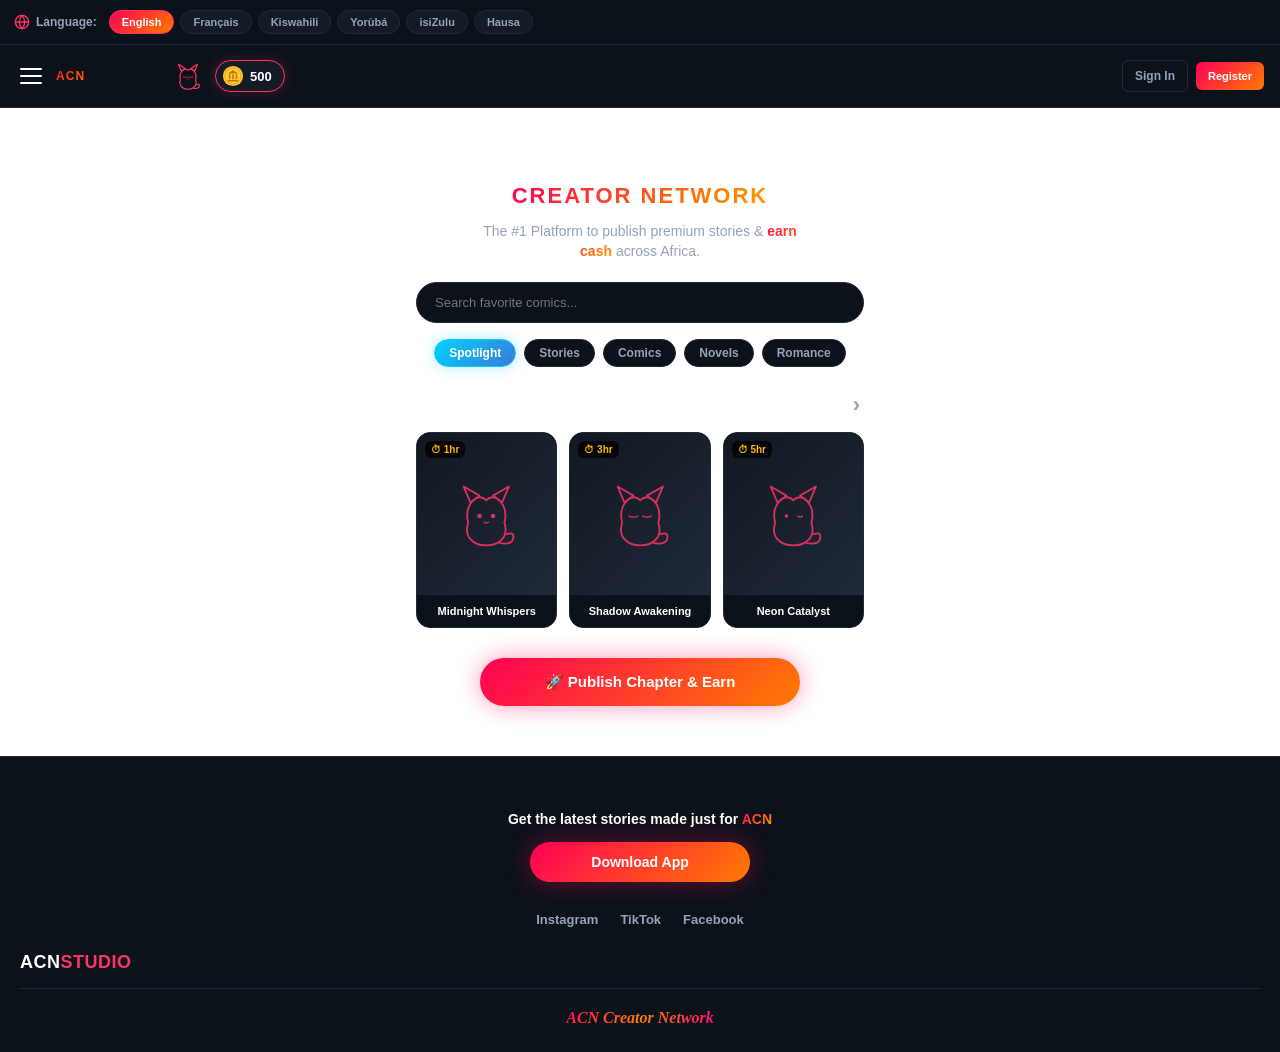
==== commit e6f5635a: "Add files via upload" ====
--- a/index.html
+++ b/index.html
@@ -7,395 +7,186 @@
   <link rel="stylesheet" href="style.css">
 </head>
 <body class="dark-mode">
+  <!-- Shared coin icon (reused in the header pill and the top-up modal) -->
+  <svg width="0" height="0" style="position:absolute" aria-hidden="true">
+    <symbol id="coin-icon" viewBox="0 0 24 24">
+      <circle cx="12" cy="12" r="11" fill="#FFC93C"/>
+      <circle cx="12" cy="12" r="9" fill="none" stroke="#E8A400" stroke-width="1"/>
+      <path d="M12 5.8 18 9.2H6z" fill="#B97A00"/>
+      <rect x="7.4" y="10.2" width="1.7" height="5.4" fill="#B97A00"/>
+      <rect x="11.15" y="10.2" width="1.7" height="5.4" fill="#B97A00"/>
+      <rect x="14.9" y="10.2" width="1.7" height="5.4" fill="#B97A00"/>
+      <rect x="6.2" y="16.4" width="11.6" height="1.6" fill="#B97A00"/>
+    </symbol>
+  </svg>
 
-  <!-- LANGUAGE SELECTION BAR -->
-  <div class="language-banner">
-    <div class="lang-banner-title">
-      <svg class="globe-vector-icon" viewBox="0 0 24 24" width="16" height="16" fill="none" stroke="currentColor" stroke-width="2" stroke-linecap="round" stroke-linejoin="round">
-        <circle cx="12" cy="12" r="10"></circle>
-        <line x1="2" y1="12" x2="22" y2="12"></line>
-        <path d="M12 2a15.3 15.3 0 0 1 4 10 15.3 15.3 0 0 1-4 10 15.3 15.3 0 0 1-4-10 15.3 15.3 0 0 1 4-10z"></path>
-      </svg>
-      <span data-i18n="selectLang">Language:</span>
+<div class="language-banner">
+  <div class="lang-banner-title">
+    <svg class="globe-vector-icon" viewBox="0 0 24 24" width="16" height="16" fill="none" stroke="currentColor" stroke-width="2" stroke-linecap="round" stroke-linejoin="round"><circle cx="12" cy="12" r="10"></circle><line x1="2" y1="12" x2="22" y2="12"></line><path d="M12 2a15.3 15.3 0 0 1 4 10 15.3 15.3 0 0 1-4 10 15.3 15.3 0 0 1-4-10 15.3 15.3 0 0 1 4-10z"></path></svg>
+    <span data-i18n="selectLang">Language:</span>
+  </div>
+  <div class="lang-pills">
+    <button class="lang-pill active" onclick="setLanguage('en', event)">English</button>
+    <button class="lang-pill" onclick="setLanguage('fr', event)">Français</button>
+    <button class="lang-pill" onclick="setLanguage('sw', event)">Kiswahili</button>
+    <button class="lang-pill" onclick="setLanguage('yo', event)">Yorùbá</button>
+    <button class="lang-pill" onclick="setLanguage('zu', event)">isiZulu</button>
+    <button class="lang-pill" onclick="setLanguage('ha', event)">Hausa</button>
+  </div>
+</div>
+
+<header class="main-nav">
+  <div class="nav-left">
+    <button class="hamburger-btn" onclick="toggleSidebar()" aria-label="Open Menu"><span></span><span></span><span></span></button>
+    <div class="nav-brand-group">
+      <div class="logo">
+        <svg viewBox="0 0 280 40" width="105" height="22" xmlns="http://www.w3.org/2000/svg"><defs><linearGradient id="acn-fire" x1="0%" y1="0%" x2="100%" y2="100%"><stop offset="0%" stop-color="#ff0055" /><stop offset="50%" stop-color="#ff4500" /><stop offset="100%" stop-color="#ff7b00" /></linearGradient></defs><text x="0" y="30" font-family="-apple-system, sans-serif" font-weight="900" font-size="32" letter-spacing="3" fill="url(#acn-fire)">ACN</text></svg>
+      </div>
+      <div id="header-cat-mascot" class="header-cat-mascot" onclick="handleLogoCatTap()" title="Tap me!">
+        <div id="cat-cry-bubble" class="cat-cry-bubble">~mew! 💧</div>
+        <svg viewBox="0 0 200 200" xmlns="http://www.w3.org/2000/svg" class="mascot-cat-svg">
+          <path d="M60 120 C 50 80, 80 50, 100 70 C 120 50, 150 80, 140 120 C 150 150, 130 170, 100 170 C 70 170, 50 150, 60 120 Z" fill="none" stroke="#ff3366" stroke-width="6" stroke-linecap="round"/>
+          <polygon points="65,75 50,38 85,60" fill="none" stroke="#ff3366" stroke-width="6" stroke-linejoin="round"/>
+          <polygon points="135,75 150,38 115,60" fill="none" stroke="#ff3366" stroke-width="6" stroke-linejoin="round"/>
+          <g id="cat-face-sleeping"><path d="M 75 105 Q 85 110 95 105" fill="none" stroke="#ff3366" stroke-width="4" stroke-linecap="round"/><path d="M 105 105 Q 115 110 125 105" fill="none" stroke="#ff3366" stroke-width="4" stroke-linecap="round"/><path d="M 97 116 Q 100 120 103 116" fill="none" stroke="#ff3366" stroke-width="4" stroke-linecap="round"/></g>
+          <g id="cat-face-awake" style="display: none;"><circle cx="85" cy="105" r="6" fill="#ff3366"/><circle cx="115" cy="105" r="6" fill="#ff3366"/><path d="M 95 118 Q 100 125 105 118" fill="none" stroke="#ff3366" stroke-width="4" stroke-linecap="round"/></g>
+          <path id="cat-tail-path" d="M 130 165 Q 160 170 160 150 Q 160 140 145 145" fill="none" stroke="#ff3366" stroke-width="6" stroke-linecap="round"/>
+        </svg>
+      </div>
+      <!-- COIN BALANCE (tap to top up) -->
+      <button class="coin-pill" onclick="openTopupModal()" aria-label="Top up coins">
+        <svg class="coin-ico" viewBox="0 0 24 24" aria-hidden="true"><use href="#coin-icon"/></svg>
+        <span id="coin-balance">500</span>
+      </button>
     </div>
-    <div class="lang-pills">
-      <button class="lang-pill active" onclick="setLanguage('en', event)">English</button>
-      <button class="lang-pill" onclick="setLanguage('fr', event)">Français</button>
-      <button class="lang-pill" onclick="setLanguage('sw', event)">Kiswahili</button>
-      <button class="lang-pill" onclick="setLanguage('yo', event)">Yorùbá</button>
-      <button class="lang-pill" onclick="setLanguage('zu', event)">isiZulu</button>
-      <button class="lang-pill" onclick="setLanguage('ha', event)">Hausa</button>
+  </div>
+  <div class="auth-buttons">
+    <a href="javascript:void(0)" onclick="openModal('join-modal')" class="btn-secondary" data-i18n="signIn">Sign In</a>
+    <a href="javascript:void(0)" onclick="openModal('join-modal')" class="btn-primary" data-i18n="register">Register</a>
+  </div>
+</header>
+
+<div id="sidebar-overlay" class="sidebar-overlay" onclick="toggleSidebar()"></div>
+<aside id="side-drawer" class="side-drawer">
+  <div class="drawer-header"><div class="logo">ACN<span>STUDIO</span></div><button class="close-drawer" onclick="toggleSidebar()">&times;</button></div>
+  <div class="drawer-profile-box">
+    <div class="profile-top-row">
+      <div class="drawer-avatar-wrapper" title="Tap to change profile picture">
+        <div class="drawer-avatar" id="user-avatar-display">🇳🇬</div>
+        <div class="avatar-camera-badge">📷</div>
+        <input type="file" class="native-file-overlay" accept="image/*" onchange="handleProfilePicUpload(event)">
+      </div>
+      <div class="profile-identity"><div class="profile-username">🇳🇬 jales.system 🇨🇲</div><div class="profile-handle">@acn.creator</div></div>
+    </div>
+    <div class="profile-stats-row">
+      <div class="stat-item"><span class="stat-num">37</span><span class="stat-label" data-i18n="following">Following</span></div>
+      <div class="stat-item"><span class="stat-num">140</span><span class="stat-label" data-i18n="followers">Followers</span></div>
+      <div class="stat-item"><span class="stat-num">3,972</span><span class="stat-label" data-i18n="likes">Likes</span></div>
+    </div>
+    <div class="profile-actions-grid">
+      <a href="javascript:void(0)" onclick="openComicUploadStudio(); toggleSidebar();" class="profile-action-btn highlight" data-i18n="uploadComic">+ Upload Comic</a>
+      <a href="javascript:void(0)" onclick="alert('Opening Creator Dashboard & PalmPay Payouts...'); toggleSidebar();" class="profile-action-btn" data-i18n="dashboard">Dashboard</a>
+    </div>
+  </div>
+  <div class="drawer-theme-switcher"><span data-i18n="appearance">Appearance Mode</span><button class="theme-switch-pill" onclick="toggleTheme()"><span id="theme-mode-text">Dark Mode</span> 🌓</button></div>
+  <ul class="drawer-links">
+    <li><a href="javascript:void(0)" onclick="toggleSidebar()"><svg class="link-icon" viewBox="0 0 24 24" fill="none" stroke="currentColor" stroke-width="2"><path d="M3 9l9-7 9 7v11a2 2 0 0 1-2 2H5a2 2 0 0 1-2-2z"></path><polyline points="9 22 9 12 15 12 15 22"></polyline></svg><span data-i18n="home">Home</span></a></li>
+    <li><a href="javascript:void(0)" onclick="toggleSidebar()"><svg class="link-icon" viewBox="0 0 24 24" fill="none" stroke="currentColor" stroke-width="2"><polygon points="12 2 15.09 8.26 22 9.27 17 14.14 18.18 21.02 12 17.77 5.82 21.02 7 14.14 2 9.27 8.91 8.26 12 2"></polygon></svg><span data-i18n="trendingComics">Trending Comics</span></a></li>
+    <li><a href="javascript:void(0)" onclick="toggleSidebar()"><svg class="link-icon" viewBox="0 0 24 24" fill="none" stroke="currentColor" stroke-width="2"><rect x="2" y="3" width="20" height="18" rx="2" ry="2"></rect><line x1="16" y1="3" x2="16" y2="21"></line></svg><span data-i18n="trendingWebtoon">Trending Webtoon</span></a></li>
+    <li><a href="javascript:void(0)" onclick="toggleSidebar()"><svg class="link-icon" viewBox="0 0 24 24" fill="none" stroke="currentColor" stroke-width="2"><path d="M20.84 4.61a5.5 5.5 0 0 0-7.78 0L12 5.67l-1.06-1.06a5.5 5.5 0 0 0-7.78 7.78l1.06 1.06L12 21.23l7.78-7.78 1.06-1.06a5.5 5.5 0 0 0 0-7.78z"></path></svg><span data-i18n="trendingRomance">Trending Romance</span></a></li>
+    <li><a href="javascript:void(0)" onclick="toggleSidebar()"><svg class="link-icon" viewBox="0 0 24 24" fill="none" stroke="currentColor" stroke-width="2"><path d="M4 19.5A2.5 2.5 0 0 1 6.5 17H20"></path><path d="M6.5 2H20v20H6.5A2.5 2.5 0 0 1 4 19.5v-15A2.5 2.5 0 0 1 6.5 2z"></path></svg><span data-i18n="novels">Novels</span></a></li>
+    <li><a href="javascript:void(0)" onclick="toggleSidebar()"><svg class="link-icon" viewBox="0 0 24 24" fill="none" stroke="currentColor" stroke-width="2"><circle cx="12" cy="12" r="10"></circle><polyline points="12 6 12 12 16 14"></polyline></svg><span data-i18n="recentUpdated">Recently Updated</span></a></li>
+    <li><a href="javascript:void(0)" onclick="toggleSidebar()"><svg class="link-icon" viewBox="0 0 24 24" fill="none" stroke="currentColor" stroke-width="2"><circle cx="11" cy="11" r="8"></circle><line x1="21" y1="21" x2="16.65" y2="16.65"></line></svg><span data-i18n="browseAll">Browse All Titles</span></a></li>
+  </ul>
+</aside>
+
+<main class="hero-container">
+  <div class="brand-title"><h1>ACN</h1><h1 class="accent-title rainbow-text">CREATOR NETWORK</h1></div>
+  <p class="sub-headline" data-i18n="subHeadline">The #1 Platform to publish premium stories & <span class="rainbow-text">earn cash</span> across Africa.</p>
+  <div class="search-wrapper"><input type="text" id="search-input" placeholder="Search favorite comics..."></div>
+  <div class="category-pills">
+    <span class="pill-item active-pill" data-i18n="pillSpotlight">Spotlight</span><span class="pill-item" data-i18n="pillStories">Stories</span><span class="pill-item" data-i18n="pillComics">Comics</span><span class="pill-item" data-i18n="pillNovels">Novels</span><span class="pill-item" data-i18n="pillRomance">Romance</span>
+  </div>
+  <div class="new-comics-header"><h3 data-i18n="newComicsTitle">New Comics</h3><span class="see-all-arrow">&rsaquo;</span></div>
+  <div class="comics-grid-feed">
+    <div class="comic-card"><div class="time-badge">⏱ 1hr</div><div class="cat-illustration-box"><svg class="cat-outline-svg" viewBox="0 0 200 200" xmlns="http://www.w3.org/2000/svg"><path d="M60 120 C 50 80, 80 50, 100 70 C 120 50, 150 80, 140 120 C 150 150, 130 170, 100 170 C 70 170, 50 150, 60 120 Z" fill="none" stroke="currentColor" stroke-width="4" stroke-linecap="round"/><polygon points="65,75 50,40 85,60" fill="none" stroke="currentColor" stroke-width="4" stroke-linejoin="round"/><polygon points="135,75 150,40 115,60" fill="none" stroke="currentColor" stroke-width="4" stroke-linejoin="round"/><circle cx="85" cy="105" r="5" fill="currentColor"/><circle cx="115" cy="105" r="5" fill="currentColor"/><path d="M 95 118 Q 100 123 105 118" fill="none" stroke="currentColor" stroke-width="3" stroke-linecap="round"/><path d="M 130 165 Q 160 170 160 150 Q 160 140 145 145" fill="none" stroke="currentColor" stroke-width="4" stroke-linecap="round"/></svg></div><div class="comic-card-title">Midnight Whispers</div></div>
+    <div class="comic-card"><div class="time-badge">⏱ 3hr</div><div class="cat-illustration-box"><svg class="cat-outline-svg" viewBox="0 0 200 200" xmlns="http://www.w3.org/2000/svg"><path d="M60 120 C 50 80, 80 50, 100 70 C 120 50, 150 80, 140 120 C 150 150, 130 170, 100 170 C 70 170, 50 150, 60 120 Z" fill="none" stroke="currentColor" stroke-width="4" stroke-linecap="round"/><polygon points="65,75 50,40 85,60" fill="none" stroke="currentColor" stroke-width="4" stroke-linejoin="round"/><polygon points="135,75 150,40 115,60" fill="none" stroke="currentColor" stroke-width="4" stroke-linejoin="round"/><path d="M 75 105 Q 85 110 95 105" fill="none" stroke="currentColor" stroke-width="3" stroke-linecap="round"/><path d="M 105 105 Q 115 110 125 105" fill="none" stroke="currentColor" stroke-width="3" stroke-linecap="round"/><path d="M 130 165 Q 160 170 160 150 Q 160 140 145 145" fill="none" stroke="currentColor" stroke-width="4" stroke-linecap="round"/></svg></div><div class="comic-card-title">Shadow Awakening</div></div>
+    <div class="comic-card"><div class="time-badge">⏱ 5hr</div><div class="cat-illustration-box"><svg class="cat-outline-svg" viewBox="0 0 200 200" xmlns="http://www.w3.org/2000/svg"><path d="M60 120 C 50 80, 80 50, 100 70 C 120 50, 150 80, 140 120 C 150 150, 130 170, 100 170 C 70 170, 50 150, 60 120 Z" fill="none" stroke="currentColor" stroke-width="4" stroke-linecap="round"/><polygon points="65,75 50,40 85,60" fill="none" stroke="currentColor" stroke-width="4" stroke-linejoin="round"/><polygon points="135,75 150,40 115,60" fill="none" stroke="currentColor" stroke-width="4" stroke-linejoin="round"/><circle cx="85" cy="105" r="4" fill="currentColor"/><path d="M 110 105 Q 115 110 120 105" fill="none" stroke="currentColor" stroke-width="3" stroke-linecap="round"/><path d="M 130 165 Q 160 170 160 150 Q 160 140 145 145" fill="none" stroke="currentColor" stroke-width="4" stroke-linecap="round"/></svg></div><div class="comic-card-title">Neon Catalyst</div></div>
+  </div>
+  <a href="javascript:void(0)" onclick="openModal('setup-modal')" class="main-cta-btn rainbow-btn-glow" data-i18n="postCta">🚀 Publish Chapter & Earn</a>
+</main>
+
+<div id="setup-modal" class="modal-overlay"><div class="content-box">
+  <div class="modal-header-row"><h2 data-i18n="payoutTitle">1. Payout Channels</h2><a href="javascript:void(0)" onclick="closeModal('setup-modal')" class="close-btn">&times;</a></div>
+  <p class="section-subtitle" data-i18n="payoutSub">Select your country first to load your local banking & mobile networks.</p>
+  <div class="form-group"><label data-i18n="selectCountry">Select Country</label>
+    <select id="country-select" onchange="updateProviders()" required><option value="" disabled selected data-i18n="chooseCountry">Choose your country...</option><option value="NG">🇳🇬 Nigeria</option><option value="GH">🇬🇭 Ghana</option><option value="ZA">🇿🇦 South Africa</option><option value="KE">🇰🇪 Kenya</option><option value="CM">🇨🇲 Cameroon</option></select></div>
+  <div class="form-group"><label data-i18n="selectProvider">Select Bank / Network Provider</label>
+    <select id="provider-select" required disabled><option value="" disabled selected data-i18n="chooseProviderFirst">First select a country above...</option></select></div>
+  <div class="form-group"><label data-i18n="accountLabel">Account Number / Phone ID (10-16 Digits)</label><input type="tel" id="payout-account" placeholder="Enter account number" maxlength="16" minlength="10" required></div>
+  <a href="javascript:void(0)" onclick="goToJoinModal()" class="main-cta-btn workflow-next-btn" data-i18n="verifyContinue">Verify & Continue Setup</a>
+</div></div>
+
+<div id="join-modal" class="modal-overlay"><div class="content-box">
+  <div class="modal-header-row"><h2 data-i18n="connectProfileTitle">2. Connect Profile</h2><a href="javascript:void(0)" onclick="closeModal('join-modal')" class="close-btn">&times;</a></div>
+  <p class="section-subtitle" data-i18n="connectProfileSub">Secure your credentials to instantly activate your monetization channel.</p>
+  <div class="modal-options">
+    <button class="auth-provider-btn" onclick="triggerAuthFlow('Google')"><svg class="provider-brand-icon" viewBox="0 0 24 24"><path fill="#EA4335" d="M12 5.04c1.64 0 3.12.56 4.28 1.67l3.2-3.2C17.52 1.58 15 1 12 1 7.24 1 3.2 3.74 1.25 7.73l3.85 3c.92-2.75 3.5-4.69 6.9-4.69z"/><path fill="#4285F4" d="M23.45 12.3c0-.82-.07-1.62-.2-2.3H12v4.36h6.42c-.28 1.44-1.09 2.66-2.32 3.48l3.6 2.79c2.1-1.94 3.32-4.8 3.32-8.33z"/><path fill="#FBBC05" d="M5.1 14.73c-.23-.69-.36-1.42-.36-2.18s.13-1.49.36-2.18L1.25 7.73C.45 9.37 0 11.14 0 13s.45 3.63 1.25 5.27l3.85-3z"/><path fill="#34A853" d="M12 23c3.24 0 5.97-1.07 7.96-2.91l-3.6-2.79c-1.1.74-2.5 1.18-4.36 1.18-3.4 0-5.98-1.94-6.9-4.69L1.25 16.8C3.2 20.76 7.24 23 12 23z"/></svg><span data-i18n="continueGoogle">Continue with Google</span></button>
+    <button class="auth-provider-btn" onclick="triggerAuthFlow('Apple')"><svg class="provider-brand-icon" viewBox="0 0 24 24" fill="#FFFFFF"><path d="M18.71 19.5c-.83 1.24-1.71 2.45-3.05 2.47-1.34.03-1.77-.79-3.29-.79-1.53 0-2 .77-3.27.82-1.31.05-2.3-1.32-3.14-2.53C4.25 17 2.94 12.45 4.7 9.39c.87-1.52 2.43-2.48 4.12-2.51 1.28-.02 2.5.87 3.29.87.78 0 2.26-1.07 3.81-.91.65.03 2.47.26 3.64 1.98-.09.06-2.17 1.28-2.15 3.81.03 3.02 2.65 4.03 2.68 4.04-.03.07-.42 1.44-1.38 2.83M15.97 4.17c.66-.81 1.11-1.93.99-3.06-1 .04-2.21.67-2.93 1.49-.62.69-1.16 1.84-1.01 2.96 1.12.09 2.26-.58 2.95-1.39z"/></svg><span data-i18n="continueApple">Continue with Apple</span></button>
+  </div>
+</div></div>
+
+<div id="comic-upload-modal" class="modal-overlay"><div class="content-box upload-studio-box-large">
+  <div class="modal-header-row"><h2 data-i18n="studioTitle">🎨 ACN Master Creator Studio</h2><a href="javascript:void(0)" onclick="closeComicUploadStudio()" class="close-btn">&times;</a></div>
+  <p class="section-subtitle" data-i18n="studioSub">Upload your chapter sequence and manage pages.</p>
+  <div class="form-group"><label data-i18n="chapterNameLabel">Comic Title / Chapter Name</label><input type="text" id="comic-title-input" placeholder="e.g. Chapter 1: The Awakening"></div>
+  <div class="upload-dropzone-large"><span class="upload-icon-large">📂</span><span class="upload-text-large" data-i18n="dropzoneMain">Tap here to select your comic pages</span><span class="upload-subtext-large" data-i18n="dropzoneSub">Supports multi-select PNG, JPG</span><input type="file" class="native-file-overlay-large" accept="image/*" multiple onchange="handleComicPagesSelected(event)"></div>
+  <div class="reorder-instructions-banner" data-i18n="uploadInstructions">💡 Tip: Select your files in order. Tap page A then page B to swap positions instantly!</div>
+  <div id="comic-pages-preview-list" class="comic-pages-preview-grid"><div class="empty-pages-placeholder" data-i18n="noPagesYet">No pages added yet. Select files above!</div></div>
+  <button class="main-cta-btn workflow-next-btn" onclick="publishComicPages()" data-i18n="publishCta">🚀 Publish Chapter</button>
+</div></div>
+
+  <!-- MODAL: TOP UP COINS -->
+  <div id="topup-modal" class="modal-overlay">
+    <div class="content-box topup-box">
+      <div class="modal-header-row">
+        <h2 class="topup-title"><span class="topup-dot"></span><span data-i18n="topupTitle">Top Up ACN Coins</span></h2>
+        <a href="javascript:void(0)" onclick="closeModal('topup-modal')" class="close-btn topup-close">&times;</a>
+      </div>
+      <p class="section-subtitle" data-i18n="topupSub">Secure payment via Paystack (Bank Transfer, Card, OPay, PalmPay).</p>
+
+      <div class="topup-options">
+        <div id="topup-custom-card" class="topup-card" onclick="selectTopupCustom()">
+          <span class="topup-card-label" data-i18n="topupCustom">Custom amount</span>
+          <div class="topup-input-row">
+            <span class="naira-sign">&#8358;</span>
+            <input type="number" id="topup-amount" inputmode="numeric" min="100" step="1" placeholder="Min ₦100" oninput="onTopupInput()">
+          </div>
+        </div>
+        <div id="topup-deal-card" class="topup-card selected" onclick="selectTopupDeal()">
+          <span class="topup-card-label"><svg class="coin-ico" viewBox="0 0 24 24" aria-hidden="true"><use href="#coin-icon"/></svg>1,200 <span data-i18n="coinsWord">Coins</span></span>
+          <span class="topup-card-price">&#8358;1,000 <span data-i18n="bestValue">(Best Value)</span></span>
+        </div>
+      </div>
+
+      <div id="topup-summary" class="topup-summary" role="status"></div>
+      <a href="javascript:void(0)" onclick="confirmTopup()" class="main-cta-btn workflow-next-btn" data-i18n="topupPay">Pay with Paystack</a>
     </div>
   </div>
 
-  <!-- TOP NAVIGATION WITH INTERACTIVE MASCOT CAT -->
-  <header class="main-nav">
-    <div class="nav-left">
-      <button class="hamburger-btn" onclick="toggleSidebar()" aria-label="Open Menu">
-        <span></span>
-        <span></span>
-        <span></span>
-      </button>
-      
-      <div class="nav-brand-group">
-        <div class="logo">
-          <svg viewBox="0 0 280 40" width="105" height="22" xmlns="http://www.w3.org/2000/svg">
-            <defs>
-              <linearGradient id="acn-fire" x1="0%" y1="0%" x2="100%" y2="100%">
-                <stop offset="0%" stop-color="#ff0055" />
-                <stop offset="50%" stop-color="#ff4500" />
-                <stop offset="100%" stop-color="#ff7b00" />
-              </linearGradient>
-            </defs>
-            <text x="0" y="30" font-family="-apple-system, sans-serif" font-weight="900" font-size="32" letter-spacing="3" fill="url(#acn-fire)">ACN</text>
-          </svg>
-        </div>
+<div id="loading-overlay" class="modal-overlay"><div class="loading-content-box">
+  <div id="spinner-container" class="spinner-container"><div class="fat-spinner"></div></div>
+  <div id="check-container" class="check-container" style="display: none;"><div class="success-check-mark">✓</div></div>
+  <h3 id="loading-title">Connecting...</h3><p id="loading-subtitle">Securing your ACN Creator Account & Payout Gateway</p>
+</div></div>
 
-        <!-- INTERACTIVE LOGO CAT MASCOT -->
-        <div id="header-cat-mascot" class="header-cat-mascot" onclick="handleLogoCatTap()" title="Tap me!">
-          <div id="cat-cry-bubble" class="cat-cry-bubble">~mew! 💧</div>
-          <svg viewBox="0 0 200 200" xmlns="http://www.w3.org/2000/svg" class="mascot-cat-svg">
-            <!-- Body outline -->
-            <path d="M60 120 C 50 80, 80 50, 100 70 C 120 50, 150 80, 140 120 C 150 150, 130 170, 100 170 C 70 170, 50 150, 60 120 Z" fill="none" stroke="#ff3366" stroke-width="6" stroke-linecap="round"/>
-            <!-- Ears -->
-            <polygon points="65,75 50,38 85,60" fill="none" stroke="#ff3366" stroke-width="6" stroke-linejoin="round"/>
-            <polygon points="135,75 150,38 115,60" fill="none" stroke="#ff3366" stroke-width="6" stroke-linejoin="round"/>
-            
-            <!-- DYNAMIC FACIAL FEATURES -->
-            <g id="cat-face-sleeping">
-              <path d="M 75 105 Q 85 110 95 105" fill="none" stroke="#ff3366" stroke-width="4" stroke-linecap="round"/>
-              <path d="M 105 105 Q 115 110 125 105" fill="none" stroke="#ff3366" stroke-width="4" stroke-linecap="round"/>
-              <path d="M 97 116 Q 100 120 103 116" fill="none" stroke="#ff3366" stroke-width="4" stroke-linecap="round"/>
-            </g>
+<footer class="app-footer">
+  <div class="footer-promo"><p><span data-i18n="footerPromo">Get the latest stories made just for</span> <span class="rainbow-text">ACN</span></p><button class="main-cta-btn footer-download-btn rainbow-btn-glow" onclick="installPWA()" data-i18n="downloadApp">Download App</button></div>
+  <div class="footer-socials"><a href="https://instagram.com/jalessystem" target="_blank" rel="noopener noreferrer" class="social-link instagram">Instagram</a><a href="https://www.tiktok.com/@ahaotu.system" target="_blank" rel="noopener noreferrer" class="social-link tiktok">TikTok</a><a href="https://www.facebook.com/profile.php?id=61585275783987" target="_blank" rel="noopener noreferrer" class="social-link facebook">Facebook</a></div>
+  <div class="footer-brand-logo"><div class="logo">ACN<span>STUDIO</span></div></div>
+  <div class="footer-copyright"><p class="ahaotu-inc-title">ACN Creator Network</p></div>
+</footer>
 
-            <g id="cat-face-awake" style="display: none;">
-              <circle cx="85" cy="105" r="6" fill="#ff3366"/>
-              <circle cx="115" cy="105" r="6" fill="#ff3366"/>
-              <path d="M 95 118 Q 100 125 105 118" fill="none" stroke="#ff3366" stroke-width="4" stroke-linecap="round"/>
-            </g>
-
-            <!-- Tail -->
-            <path id="cat-tail-path" d="M 130 165 Q 160 170 160 150 Q 160 140 145 145" fill="none" stroke="#ff3366" stroke-width="6" stroke-linecap="round"/>
-          </svg>
-        </div>
-      </div>
-    </div>
-    
-    <div class="auth-buttons">
-      <a href="javascript:void(0)" onclick="openModal('join-modal')" class="btn-secondary" data-i18n="signIn">Sign In</a>
-      <a href="javascript:void(0)" onclick="openModal('join-modal')" class="btn-primary" data-i18n="register">Register</a>
-    </div>
-  </header>
-
-  <!-- SIDEBAR NAVIGATION DRAWER WITH ICONS -->
-  <div id="sidebar-overlay" class="sidebar-overlay" onclick="toggleSidebar()"></div>
-  <aside id="side-drawer" class="side-drawer">
-    <div class="drawer-header">
-      <div class="logo">ACN<span>STUDIO</span></div>
-      <button class="close-drawer" onclick="toggleSidebar()">&times;</button>
-    </div>
-
-    <div class="drawer-profile-box">
-      <div class="profile-top-row">
-        <div class="drawer-avatar-wrapper" title="Tap to change profile picture">
-          <div class="drawer-avatar" id="user-avatar-display">🇳🇬</div>
-          <div class="avatar-camera-badge">📷</div>
-          <input type="file" class="native-file-overlay" accept="image/*" onchange="handleProfilePicUpload(event)">
-        </div>
-        <div class="profile-identity">
-          <div class="profile-username">🇳🇬 jales.system 🇨🇲</div>
-          <div class="profile-handle">@acn.creator</div>
-        </div>
-      </div>
-      
-      <div class="profile-stats-row">
-        <div class="stat-item">
-          <span class="stat-num">37</span>
-          <span class="stat-label" data-i18n="following">Following</span>
-        </div>
-        <div class="stat-item">
-          <span class="stat-num">140</span>
-          <span class="stat-label" data-i18n="followers">Followers</span>
-        </div>
-        <div class="stat-item">
-          <span class="stat-num">3,972</span>
-          <span class="stat-label" data-i18n="likes">Likes</span>
-        </div>
-      </div>
-
-      <div class="profile-actions-grid">
-        <a href="javascript:void(0)" onclick="openComicUploadStudio(); toggleSidebar();" class="profile-action-btn highlight" data-i18n="uploadComic">+ Upload Comic</a>
-        <a href="javascript:void(0)" onclick="alert('Opening Creator Dashboard & PalmPay Payouts...'); toggleSidebar();" class="profile-action-btn" data-i18n="dashboard">Dashboard</a>
-      </div>
-    </div>
-
-    <div class="drawer-theme-switcher">
-      <span data-i18n="appearance">Appearance Mode</span>
-      <button class="theme-switch-pill" onclick="toggleTheme()">
-        <span id="theme-mode-text">Dark Mode</span> 🌓
-      </button>
-    </div>
-
-    <ul class="drawer-links">
-      <li>
-        <a href="javascript:void(0)" onclick="toggleSidebar()">
-          <svg class="link-icon" viewBox="0 0 24 24" fill="none" stroke="currentColor" stroke-width="2"><path d="M3 9l9-7 9 7v11a2 2 0 0 1-2 2H5a2 2 0 0 1-2-2z"></path><polyline points="9 22 9 12 15 12 15 22"></polyline></svg>
-          <span data-i18n="home">Home</span>
-        </a>
-      </li>
-      <li>
-        <a href="javascript:void(0)" onclick="toggleSidebar()">
-          <svg class="link-icon" viewBox="0 0 24 24" fill="none" stroke="currentColor" stroke-width="2"><polygon points="12 2 15.09 8.26 22 9.27 17 14.14 18.18 21.02 12 17.77 5.82 21.02 7 14.14 2 9.27 8.91 8.26 12 2"></polygon></svg>
-          <span data-i18n="trendingComics">Trending Comics</span>
-        </a>
-      </li>
-      <li>
-        <a href="javascript:void(0)" onclick="toggleSidebar()">
-          <svg class="link-icon" viewBox="0 0 24 24" fill="none" stroke="currentColor" stroke-width="2"><rect x="2" y="3" width="20" height="18" rx="2" ry="2"></rect><line x1="16" y1="3" x2="16" y2="21"></line></svg>
-          <span data-i18n="trendingWebtoon">Trending Webtoon</span>
-        </a>
-      </li>
-      <li>
-        <a href="javascript:void(0)" onclick="toggleSidebar()">
-          <svg class="link-icon" viewBox="0 0 24 24" fill="none" stroke="currentColor" stroke-width="2"><path d="M20.84 4.61a5.5 5.5 0 0 0-7.78 0L12 5.67l-1.06-1.06a5.5 5.5 0 0 0-7.78 7.78l1.06 1.06L12 21.23l7.78-7.78 1.06-1.06a5.5 5.5 0 0 0 0-7.78z"></path></svg>
-          <span data-i18n="trendingRomance">Trending Romance</span>
-        </a>
-      </li>
-      <li>
-        <a href="javascript:void(0)" onclick="toggleSidebar()">
-          <svg class="link-icon" viewBox="0 0 24 24" fill="none" stroke="currentColor" stroke-width="2"><path d="M4 19.5A2.5 2.5 0 0 1 6.5 17H20"></path><path d="M6.5 2H20v20H6.5A2.5 2.5 0 0 1 4 19.5v-15A2.5 2.5 0 0 1 6.5 2z"></path></svg>
-          <span data-i18n="novels">Novels</span>
-        </a>
-      </li>
-      <li>
-        <a href="javascript:void(0)" onclick="toggleSidebar()">
-          <svg class="link-icon" viewBox="0 0 24 24" fill="none" stroke="currentColor" stroke-width="2"><circle cx="12" cy="12" r="10"></circle><polyline points="12 6 12 12 16 14"></polyline></svg>
-          <span data-i18n="recentUpdated">Recently Updated</span>
-        </a>
-      </li>
-      <li>
-        <a href="javascript:void(0)" onclick="toggleSidebar()">
-          <svg class="link-icon" viewBox="0 0 24 24" fill="none" stroke="currentColor" stroke-width="2"><circle cx="11" cy="11" r="8"></circle><line x1="21" y1="21" x2="16.65" y2="16.65"></line></svg>
-          <span data-i18n="browseAll">Browse All Titles</span>
-        </a>
-      </li>
-    </ul>
-  </aside>
-
-  <!-- HERO SECTION -->
-  <main class="hero-container">
-    <div class="brand-title">
-      <h1>ACN</h1>
-      <h1 class="accent-title rainbow-text">CREATOR NETWORK</h1>
-    </div>
-    <p class="sub-headline" data-i18n="subHeadline">The #1 Platform to publish premium stories & <span class="rainbow-text">earn cash</span> across Africa.</p>
-
-    <div class="search-wrapper">
-      <input type="text" id="search-input" placeholder="Search favorite comics...">
-    </div>
-    
-    <div class="category-pills">
-      <span class="pill-item active-pill" data-i18n="pillSpotlight">Spotlight</span>
-      <span class="pill-item" data-i18n="pillStories">Stories</span>
-      <span class="pill-item" data-i18n="pillComics">Comics</span>
-      <span class="pill-item" data-i18n="pillNovels">Novels</span>
-      <span class="pill-item" data-i18n="pillRomance">Romance</span>
-    </div>
-
-    <div class="new-comics-header">
-      <h3 data-i18n="newComicsTitle">New Comics</h3>
-      <span class="see-all-arrow">&rsaquo;</span>
-    </div>
-
-    <div class="comics-grid-feed">
-      <!-- Comic Card 1 -->
-      <div class="comic-card">
-        <div class="time-badge">⏱ 1hr</div>
-        <div class="cat-illustration-box">
-          <svg class="cat-outline-svg" viewBox="0 0 200 200" xmlns="http://www.w3.org/2000/svg">
-            <path d="M60 120 C 50 80, 80 50, 100 70 C 120 50, 150 80, 140 120 C 150 150, 130 170, 100 170 C 70 170, 50 150, 60 120 Z" fill="none" stroke="currentColor" stroke-width="4" stroke-linecap="round"/>
-            <polygon points="65,75 50,40 85,60" fill="none" stroke="currentColor" stroke-width="4" stroke-linejoin="round"/>
-            <polygon points="135,75 150,40 115,60" fill="none" stroke="currentColor" stroke-width="4" stroke-linejoin="round"/>
-            <circle cx="85" cy="105" r="5" fill="currentColor"/>
-            <circle cx="115" cy="105" r="5" fill="currentColor"/>
-            <path d="M 95 118 Q 100 123 105 118" fill="none" stroke="currentColor" stroke-width="3" stroke-linecap="round"/>
-            <path d="M 130 165 Q 160 170 160 150 Q 160 140 145 145" fill="none" stroke="currentColor" stroke-width="4" stroke-linecap="round"/>
-          </svg>
-        </div>
-        <div class="comic-card-title">Midnight Whispers</div>
-      </div>
-
-      <!-- Comic Card 2 -->
-      <div class="comic-card">
-        <div class="time-badge">⏱ 3hr</div>
-        <div class="cat-illustration-box">
-          <svg class="cat-outline-svg" viewBox="0 0 200 200" xmlns="http://www.w3.org/2000/svg">
-            <path d="M60 120 C 50 80, 80 50, 100 70 C 120 50, 150 80, 140 120 C 150 150, 130 170, 100 170 C 70 170, 50 150, 60 120 Z" fill="none" stroke="currentColor" stroke-width="4" stroke-linecap="round"/>
-            <polygon points="65,75 50,40 85,60" fill="none" stroke="currentColor" stroke-width="4" stroke-linejoin="round"/>
-            <polygon points="135,75 150,40 115,60" fill="none" stroke="currentColor" stroke-width="4" stroke-linejoin="round"/>
-            <path d="M 75 105 Q 85 110 95 105" fill="none" stroke="currentColor" stroke-width="3" stroke-linecap="round"/>
-            <path d="M 105 105 Q 115 110 125 105" fill="none" stroke="currentColor" stroke-width="3" stroke-linecap="round"/>
-            <path d="M 130 165 Q 160 170 160 150 Q 160 140 145 145" fill="none" stroke="currentColor" stroke-width="4" stroke-linecap="round"/>
-          </svg>
-        </div>
-        <div class="comic-card-title">Shadow Awakening</div>
-      </div>
-
-      <!-- Comic Card 3 -->
-      <div class="comic-card">
-        <div class="time-badge">⏱ 5hr</div>
-        <div class="cat-illustration-box">
-          <svg class="cat-outline-svg" viewBox="0 0 200 200" xmlns="http://www.w3.org/2000/svg">
-            <path d="M60 120 C 50 80, 80 50, 100 70 C 120 50, 150 80, 140 120 C 150 150, 130 170, 100 170 C 70 170, 50 150, 60 120 Z" fill="none" stroke="currentColor" stroke-width="4" stroke-linecap="round"/>
-            <polygon points="65,75 50,40 85,60" fill="none" stroke="currentColor" stroke-width="4" stroke-linejoin="round"/>
-            <polygon points="135,75 150,40 115,60" fill="none" stroke="currentColor" stroke-width="4" stroke-linejoin="round"/>
-            <circle cx="85" cy="105" r="4" fill="currentColor"/>
-            <path d="M 110 105 Q 115 110 120 105" fill="none" stroke="currentColor" stroke-width="3" stroke-linecap="round"/>
-            <path d="M 130 165 Q 160 170 160 150 Q 160 140 145 145" fill="none" stroke="currentColor" stroke-width="4" stroke-linecap="round"/>
-          </svg>
-        </div>
-        <div class="comic-card-title">Neon Catalyst</div>
-      </div>
-    </div>
-    
-    <a href="javascript:void(0)" onclick="openModal('setup-modal')" class="main-cta-btn rainbow-btn-glow" data-i18n="postCta">🚀 Publish Chapter & Earn</a>
-  </main>
-
-  <!-- MODAL 1: PAYOUT SETUP -->
-  <div id="setup-modal" class="modal-overlay">
-    <div class="content-box">
-      <div class="modal-header-row">
-        <h2 data-i18n="payoutTitle">1. Payout Channels</h2>
-        <a href="javascript:void(0)" onclick="closeModal('setup-modal')" class="close-btn">&times;</a>
-      </div>
-      <p class="section-subtitle" data-i18n="payoutSub">Select your country first to load your local banking & mobile networks.</p>
-      
-      <div class="form-group">
-        <label data-i18n="selectCountry">Select Country</label>
-        <select id="country-select" onchange="updateProviders()" required>
-          <option value="" disabled selected data-i18n="chooseCountry">Choose your country...</option>
-          <option value="NG">🇳🇬 Nigeria</option>
-          <option value="GH">🇬🇭 Ghana</option>
-          <option value="ZA">🇿🇦 South Africa</option>
-          <option value="KE">🇰🇪 Kenya</option>
-          <option value="CM">🇨🇲 Cameroon</option>
-        </select>
-      </div>
-
-      <div class="form-group">
-        <label data-i18n="selectProvider">Select Bank / Network Provider</label>
-        <select id="provider-select" required disabled>
-          <option value="" disabled selected data-i18n="chooseProviderFirst">First select a country above...</option>
-        </select>
-      </div>
-      
-      <div class="form-group">
-        <label data-i18n="accountLabel">Account Number / Phone ID (10-16 Digits)</label>
-        <input type="tel" id="payout-account" placeholder="Enter account number" maxlength="16" minlength="10" required>
-      </div>
-      
-      <a href="javascript:void(0)" onclick="goToJoinModal()" class="main-cta-btn workflow-next-btn" data-i18n="verifyContinue">Verify & Continue Setup</a>
-    </div>
-  </div>
-
-  <!-- MODAL 2: CONNECT PROFILE / AUTH -->
-  <div id="join-modal" class="modal-overlay">
-    <div class="content-box">
-      <div class="modal-header-row">
-        <h2 data-i18n="connectProfileTitle">2. Connect Profile</h2>
-        <a href="javascript:void(0)" onclick="closeModal('join-modal')" class="close-btn">&times;</a>
-      </div>
-      <p class="section-subtitle" data-i18n="connectProfileSub">Secure your credentials to instantly activate your monetization channel.</p>
-      
-      <div class="modal-options">
-        <button class="auth-provider-btn" onclick="triggerAuthFlow('Google')">
-          <svg class="provider-brand-icon" viewBox="0 0 24 24">
-            <path fill="#EA4335" d="M12 5.04c1.64 0 3.12.56 4.28 1.67l3.2-3.2C17.52 1.58 15 1 12 1 7.24 1 3.2 3.74 1.25 7.73l3.85 3c.92-2.75 3.5-4.69 6.9-4.69z"/>
-            <path fill="#4285F4" d="M23.45 12.3c0-.82-.07-1.62-.2-2.3H12v4.36h6.42c-.28 1.44-1.09 2.66-2.32 3.48l3.6 2.79c2.1-1.94 3.32-4.8 3.32-8.33z"/>
-            <path fill="#FBBC05" d="M5.1 14.73c-.23-.69-.36-1.42-.36-2.18s.13-1.49.36-2.18L1.25 7.73C.45 9.37 0 11.14 0 13s.45 3.63 1.25 5.27l3.85-3z"/>
-            <path fill="#34A853" d="M12 23c3.24 0 5.97-1.07 7.96-2.91l-3.6-2.79c-1.1.74-2.5 1.18-4.36 1.18-3.4 0-5.98-1.94-6.9-4.69L1.25 16.8C3.2 20.76 7.24 23 12 23z"/>
-          </svg>
-          <span data-i18n="continueGoogle">Continue with Google</span>
-        </button>
-
-        <button class="auth-provider-btn" onclick="triggerAuthFlow('Apple')">
-          <svg class="provider-brand-icon" viewBox="0 0 24 24" fill="#FFFFFF">
-            <path d="M18.71 19.5c-.83 1.24-1.71 2.45-3.05 2.47-1.34.03-1.77-.79-3.29-.79-1.53 0-2 .77-3.27.82-1.31.05-2.3-1.32-3.14-2.53C4.25 17 2.94 12.45 4.7 9.39c.87-1.52 2.43-2.48 4.12-2.51 1.28-.02 2.5.87 3.29.87.78 0 2.26-1.07 3.81-.91.65.03 2.47.26 3.64 1.98-.09.06-2.17 1.28-2.15 3.81.03 3.02 2.65 4.03 2.68 4.04-.03.07-.42 1.44-1.38 2.83M15.97 4.17c.66-.81 1.11-1.93.99-3.06-1 .04-2.21.67-2.93 1.49-.62.69-1.16 1.84-1.01 2.96 1.12.09 2.26-.58 2.95-1.39z"/>
-          </svg>
-          <span data-i18n="continueApple">Continue with Apple</span>
-        </button>
-      </div>
-    </div>
-  </div>
-
-  <!-- UPLOAD STUDIO -->
-  <div id="comic-upload-modal" class="modal-overlay">
-    <div class="content-box upload-studio-box-large">
-      <div class="modal-header-row">
-        <h2 data-i18n="studioTitle">🎨 ACN Master Creator Studio</h2>
-        <a href="javascript:void(0)" onclick="closeComicUploadStudio()" class="close-btn">&times;</a>
-      </div>
-      <p class="section-subtitle" data-i18n="studioSub">Upload your chapter sequence and manage pages.</p>
-
-      <div class="form-group">
-        <label data-i18n="chapterNameLabel">Comic Title / Chapter Name</label>
-        <input type="text" id="comic-title-input" placeholder="e.g. Chapter 1: The Awakening">
-      </div>
-
-      <div class="upload-dropzone-large">
-        <span class="upload-icon-large">📂</span>
-        <span class="upload-text-large" data-i18n="dropzoneMain">Tap here to select your comic pages</span>
-        <span class="upload-subtext-large" data-i18n="dropzoneSub">Supports multi-select PNG, JPG</span>
-        <input type="file" class="native-file-overlay-large" accept="image/*" multiple onchange="handleComicPagesSelected(event)">
-      </div>
-
-      <div class="reorder-instructions-banner" data-i18n="uploadInstructions">
-        💡 Tip: Select your files in order. Tap page A then page B to swap positions instantly!
-      </div>
-
-      <div id="comic-pages-preview-list" class="comic-pages-preview-grid">
-        <div class="empty-pages-placeholder" data-i18n="noPagesYet">No pages added yet. Select files above!</div>
-      </div>
-
-      <button class="main-cta-btn workflow-next-btn" onclick="publishComicPages()" data-i18n="publishCta">🚀 Publish Chapter</button>
-    </div>
-  </div>
-
-  <!-- LOADING OVERLAY -->
-  <div id="loading-overlay" class="modal-overlay">
-    <div class="loading-content-box">
-      <div id="spinner-container" class="spinner-container">
-        <div class="fat-spinner"></div>
-      </div>
-      <div id="check-container" class="check-container" style="display: none;">
-        <div class="success-check-mark">✓</div>
-      </div>
-      <h3 id="loading-title">Connecting...</h3>
-      <p id="loading-subtitle">Securing your ACN Creator Account & Payout Gateway</p>
-    </div>
-  </div>
-
-  <!-- FULLY RESTORED FOOTER -->
-  <footer class="app-footer">
-    <div class="footer-promo">
-      <p><span data-i18n="footerPromo">Get the latest stories made just for</span> <span class="rainbow-text">ACN</span></p>
-      <button class="main-cta-btn footer-download-btn rainbow-btn-glow" onclick="installPWA()" data-i18n="downloadApp">Download App</button>
-    </div>
-
-    <div class="footer-socials">
-      <a href="https://instagram.com/jalessystem" target="_blank" rel="noopener noreferrer" class="social-link instagram">Instagram</a>
-      <a href="https://www.tiktok.com/@ahaotu.system" target="_blank" rel="noopener noreferrer" class="social-link tiktok">TikTok</a>
-      <a href="https://www.facebook.com/profile.php?id=61585275783987" target="_blank" rel="noopener noreferrer" class="social-link facebook">Facebook</a>
-    </div>
-
-    <div class="footer-brand-logo">
-      <div class="logo">ACN<span>STUDIO</span></div>
-    </div>
-
-    <div class="footer-copyright">
-      <p class="ahaotu-inc-title">ACN Creator Network</p>
-    </div>
-  </footer>
 
   <script src="script.js"></script>
 </body>
--- a/style.css
+++ b/style.css
@@ -2,7 +2,7 @@
   --bg-primary: #06090f;
   --bg-secondary: #0c1219;
   --bg-tertiary: #131b26;
-  --text-main: #ffffff;
+  --text-main: #fff;
   --text-muted: #94a3b8;
   --border-color: #1e293b;
   --input-bg: #06090f;
@@ -10,43 +10,61 @@
 
 body.light-mode {
   --bg-primary: #f8fafc;
-  --bg-secondary: #ffffff;
+  --bg-secondary: #fff;
   --bg-tertiary: #f1f5f9;
   --text-main: #0f172a;
   --text-muted: #64748b;
   --border-color: #cbd5e1;
-  --input-bg: #ffffff;
+  --input-bg: #fff;
 }
 
 @keyframes trueRainbowBg {
-  0% { background-color: #06090f; }
-  20% { background-color: #120914; }
-  40% { background-color: #091218; }
-  60% { background-color: #141209; }
-  80% { background-color: #0d0914; }
-  100% { background-color: #06090f; }
+  0% {
+    background-color: #06090f;
+  }
+  20% {
+    background-color: #120914;
+  }
+  40% {
+    background-color: #091218;
+  }
+  60% {
+    background-color: #141209;
+  }
+  80% {
+    background-color: #0d0914;
+  }
+  100% {
+    background-color: #06090f;
+  }
 }
 
 body {
   margin: 0;
   padding: 0;
-  font-family: -apple-system, BlinkMacSystemFont, "Segoe UI", Roboto, sans-serif;
+  font-family: -apple-system,BlinkMacSystemFont,"Segoe UI",Roboto,sans-serif;
   animation: trueRainbowBg 25s ease infinite;
   color: var(--text-main);
   display: flex;
   flex-direction: column;
   min-height: 100vh;
-  transition: color 0.3s ease;
+  transition: color .3s ease;
 }
 
 @keyframes rainbowFlow {
-  0% { filter: hue-rotate(0deg); }
-  50% { filter: hue-rotate(180deg); }
-  100% { filter: hue-rotate(360deg); }
+  0% {
+    filter: hue-rotate(0);
+  }
+  50% {
+    filter: hue-rotate(180deg);
+  }
+  100% {
+    filter: hue-rotate(360deg);
+  }
 }
 
 .rainbow-text {
-  background: linear-gradient(135deg, #ff0055, #ff7b00, #ffde00, #00d2ff, #7928ca);
+  background: linear-gradient(135deg,#ff0055,#ff7b00,#ffde00,#00d2ff,#7928ca);
   background-size: 300% 300%;
   -webkit-background-clip: text;
   -webkit-text-fill-color: transparent;
@@ -55,10 +73,10 @@
 }
 
 .rainbow-btn-glow {
-  background: linear-gradient(135deg, #ff0055, #ff7b00, #00d2ff, #7928ca) !important;
-  background-size: 300% 300% !important;
-  animation: rainbowFlow 8s ease infinite !important;
-  box-shadow: 0 0 25px rgba(255, 0, 85, 0.4) !important;
+  background: linear-gradient(135deg,#ff0055,#ff7b00,#00d2ff,#7928ca)!important;
+  background-size: 300% 300%!important;
+  animation: rainbowFlow 8s ease infinite!important;
+  box-shadow: 0 0 25px rgba(255,0,85,.4)!important;
 }
 
 .nav-brand-group {
@@ -75,11 +93,11 @@
   display: flex;
   align-items: center;
   justify-content: center;
-  transition: transform 0.2s;
+  transition: transform .2s;
 }
 
 .header-cat-mascot:active {
-  transform: scale(0.9);
+  transform: scale(.9);
 }
 
 .mascot-cat-svg {
@@ -88,15 +106,25 @@
 }
 
 @keyframes tailWag {
-  0% { transform: rotate(0deg); }
-  25% { transform: rotate(15deg) scale(1.1); }
-  50% { transform: rotate(-10deg) scale(1.2); }
-  75% { transform: rotate(15deg) scale(1.1); }
-  100% { transform: rotate(0deg); }
+  0% {
+    transform: rotate(0);
+  }
+  25% {
+    transform: rotate(15deg) scale(1.1);
+  }
+  50% {
+    transform: rotate(-10deg) scale(1.2);
+  }
+  75% {
+    transform: rotate(15deg) scale(1.1);
+  }
+  100% {
+    transform: rotate(0);
+  }
 }
 
 .wagging-tail {
-  animation: tailWag 0.35s ease infinite;
+  animation: tailWag .35s ease infinite;
   transform-origin: 135px 150px;
 }
 
@@ -113,8 +141,8 @@
   border-radius: 8px;
   white-space: nowrap;
   pointer-events: none;
-  transition: transform 0.2s cubic-bezier(0.175, 0.885, 0.32, 1.275);
-  box-shadow: 0 4px 10px rgba(255, 51, 102, 0.4);
+  transition: transform .2s cubic-bezier(.175,.885,.32,1.275);
+  box-shadow: 0 4px 10px rgba(255,51,102,.4);
   z-index: 10;
 }
 
@@ -171,12 +199,12 @@
   font-size: 11px;
   font-weight: 600;
   cursor: pointer;
-  transition: all 0.2s;
+  transition: all .2s;
 }
 
 .lang-pill.active {
-  background: linear-gradient(135deg, #ff0055, #ff7b00);
-  color: #ffffff;
+  background: linear-gradient(135deg,#ff0055,#ff7b00);
+  color: #fff;
   border-color: #ff3366;
 }
 
@@ -222,7 +250,7 @@
 .logo {
   font-size: 18px;
   font-weight: 800;
-  letter-spacing: 0.5px;
+  letter-spacing: .5px;
   flex-shrink: 0;
   color: var(--text-main);
   display: flex;
@@ -239,7 +267,7 @@
   align-items: center;
 }
 
-.btn-secondary, .btn-primary {
+.btn-secondary,.btn-primary {
   text-decoration: none;
   display: inline-block;
   text-align: center;
@@ -258,8 +286,8 @@
 }
 
 .btn-primary {
-  background: linear-gradient(135deg, #ff0055, #ff7b00);
-  color: #ffffff;
+  background: linear-gradient(135deg,#ff0055,#ff7b00);
+  color: #fff;
   border: none;
   padding: 8px 12px;
   border-radius: 6px;
@@ -272,12 +300,12 @@
 .sidebar-overlay {
   position: fixed;
   inset: 0;
-  background-color: rgba(0, 0, 0, 0.6);
+  background-color: rgba(0,0,0,.6);
   backdrop-filter: blur(4px);
   z-index: 998;
   display: none;
   opacity: 0;
-  transition: opacity 0.3s ease;
+  transition: opacity .3s ease;
 }
 
 .sidebar-overlay.active {
@@ -297,7 +325,7 @@
   display: flex;
   flex-direction: column;
   box-sizing: border-box;
-  transition: left 0.35s ease-in-out;
+  transition: left .35s ease-in-out;
 }
 
 .side-drawer.active {
@@ -356,11 +384,11 @@
 .drawer-avatar {
   width: 100%;
   height: 100%;
-  background: linear-gradient(135deg, #ff0055, #ff7b00);
+  background: linear-gradient(135deg,#ff0055,#ff7b00);
   display: flex;
   align-items: center;
   justify-content: center;
-  color: #ffffff;
+  color: #fff;
   font-weight: 900;
   font-size: 16px;
   border: 2px solid #ff3366;
@@ -455,12 +483,12 @@
   text-align: center;
   text-decoration: none;
   cursor: pointer;
-  transition: background 0.2s;
+  transition: background .2s;
 }
 
 .profile-action-btn.highlight {
-  background: linear-gradient(135deg, #ff0055, #ff7b00);
-  color: #ffffff;
+  background: linear-gradient(135deg,#ff0055,#ff7b00);
+  color: #fff;
   border-color: #ff3366;
 }
 
@@ -504,11 +532,11 @@
   text-decoration: none;
   font-size: 13px;
   font-weight: 600;
-  transition: background 0.2s, color 0.2s;
+  transition: background .2s,color .2s;
 }
 
 .drawer-links li a:hover {
-  background-color: rgba(255, 0, 85, 0.08);
+  background-color: rgba(255,0,85,.08);
   color: #ff3366;
 }
 
@@ -524,7 +552,7 @@
   flex-direction: column;
   align-items: center;
   text-align: center;
-  padding: 30px 16px 50px 16px;
+  padding: 30px 16px 50px;
   max-width: 480px;
   margin: 0 auto;
   box-sizing: border-box;
@@ -544,15 +572,15 @@
 }
 
 .accent-title {
-  font-size: 22px !important;
-  margin-bottom: 10px !important;
+  font-size: 22px!important;
+  margin-bottom: 10px!important;
 }
 
 .sub-headline {
   color: var(--text-muted);
   font-size: 14px;
   line-height: 1.4;
-  margin: 0 auto 20px auto;
+  margin: 0 auto 20px;
   max-width: 320px;
 }
 
@@ -594,10 +622,10 @@
 }
 
 .pill-item.active-pill {
-  background: linear-gradient(135deg, #00d2ff, #3a7bd5);
+  background: linear-gradient(135deg,#00d2ff,#3a7bd5);
   color: #fff;
   border-color: #00d2ff;
-  box-shadow: 0 0 15px rgba(0, 210, 255, 0.3);
+  box-shadow: 0 0 15px rgba(0,210,255,.3);
 }
 
 .new-comics-header {
@@ -621,12 +649,12 @@
 .see-all-arrow {
   color: var(--text-muted);
   font-size: 22px;
-  font-weight: bold;
+  font-weight: 700;
 }
 
 .comics-grid-feed {
   display: grid;
-  grid-template-columns: repeat(3, 1fr);
+  grid-template-columns: repeat(3,1fr);
   gap: 12px;
   width: 100%;
   margin-bottom: 30px;
@@ -641,9 +669,9 @@
   overflow: hidden;
   display: flex;
   flex-direction: column;
-  aspect-ratio: 0.72;
-  box-sizing: border-box;
-  transition: transform 0.2s, border-color 0.2s;
+  aspect-ratio: .72;
+  box-sizing: border-box;
+  transition: transform .2s,border-color .2s;
 }
 
 .comic-card:hover {
@@ -655,7 +683,7 @@
   position: absolute;
   top: 8px;
   left: 8px;
-  background: rgba(0, 0, 0, 0.75);
+  background: rgba(0,0,0,.75);
   backdrop-filter: blur(4px);
   color: #ffb703;
   font-size: 10px;
@@ -668,7 +696,7 @@
 .cat-illustration-box {
   width: 100%;
   flex-grow: 1;
-  background: linear-gradient(135deg, #111822, #1f2937);
+  background: linear-gradient(135deg,#111822,#1f2937);
   display: flex;
   align-items: center;
   justify-content: center;
@@ -678,7 +706,7 @@
   width: 65%;
   height: 65%;
   color: #ff3366;
-  opacity: 0.85;
+  opacity: .85;
 }
 
 .comic-card-title {
@@ -694,8 +722,8 @@
 }
 
 .main-cta-btn {
-  background: linear-gradient(135deg, #ff0055, #ff7b00);
-  color: #ffffff;
+  background: linear-gradient(135deg,#ff0055,#ff7b00);
+  color: #fff;
   border: none;
   text-decoration: none;
   font-weight: 900;
@@ -707,7 +735,7 @@
   width: 100%;
   max-width: 320px;
   box-sizing: border-box;
-  box-shadow: 0 0 25px rgba(255, 0, 85, 0.35);
+  box-shadow: 0 0 25px rgba(255,0,85,.35);
   cursor: pointer;
   margin-top: auto;
 }
@@ -715,7 +743,7 @@
 .modal-overlay {
   position: fixed;
   inset: 0;
-  background-color: rgba(0, 0, 0, 0.8);
+  background-color: rgba(0,0,0,.8);
   backdrop-filter: blur(6px);
   display: none;
   align-items: center;
@@ -724,7 +752,7 @@
   box-sizing: border-box;
   z-index: 1000;
   opacity: 0;
-  transition: opacity 0.25s ease;
+  transition: opacity .25s ease;
 }
 
 .modal-overlay.active {
@@ -740,7 +768,7 @@
   width: 100%;
   max-width: 420px;
   box-sizing: border-box;
-  box-shadow: 0 15px 40px rgba(0, 0, 0, 0.7);
+  box-shadow: 0 15px 40px rgba(0,0,0,.7);
 }
 
 .upload-studio-box-large {
@@ -752,7 +780,7 @@
   max-width: 520px;
   max-height: 92vh;
   box-sizing: border-box;
-  box-shadow: 0 20px 50px rgba(255, 0, 85, 0.25), 0 0 20px rgba(0, 0, 0, 0.9);
+  box-shadow: 0 20px 50px rgba(255,0,85,.25),0 0 20px rgba(0,0,0,.9);
   display: flex;
   flex-direction: column;
 }
@@ -768,7 +796,7 @@
   margin: 0;
   font-size: 20px;
   font-weight: 900;
-  background: linear-gradient(135deg, #ff3366, #ff7b00);
+  background: linear-gradient(135deg,#ff3366,#ff7b00);
   -webkit-background-clip: text;
   -webkit-text-fill-color: transparent;
 }
@@ -785,7 +813,7 @@
 }
 
 .section-subtitle {
-  margin: 0 0 16px 0;
+  margin: 0 0 16px;
   color: var(--text-muted);
   font-size: 13px;
   line-height: 1.4;
@@ -805,8 +833,7 @@
   text-transform: uppercase;
 }
 
-.form-group select,
-.form-group input {
+.form-group select,.form-group input {
   width: 100%;
   box-sizing: border-box;
   padding: 12px 16px;
@@ -821,14 +848,14 @@
 .upload-dropzone-large {
   position: relative;
   border: 2px dashed #ff3366;
-  background: rgba(255, 51, 102, 0.04);
+  background: rgba(255,51,102,.04);
   padding: 24px 16px;
   text-align: center;
   border-radius: 16px;
   cursor: pointer;
   margin-bottom: 16px;
   overflow: hidden;
-  transition: background 0.2s;
+  transition: background .2s;
 }
 
 .native-file-overlay-large {
@@ -864,7 +891,7 @@
 }
 
 .reorder-instructions-banner {
-  background: rgba(255, 123, 0, 0.12);
+  background: rgba(255,123,0,.12);
   border-left: 3px solid #ff7b00;
   color: var(--text-main);
   font-size: 12px;
@@ -879,7 +906,7 @@
   max-height: 220px;
   overflow-y: auto;
   display: grid;
-  grid-template-columns: repeat(3, 1fr);
+  grid-template-columns: repeat(3,1fr);
   gap: 10px;
   margin-bottom: 16px;
   padding-right: 4px;
@@ -908,13 +935,13 @@
   align-items: center;
   justify-content: center;
   cursor: pointer;
-  transition: transform 0.2s, border-color 0.2s;
+  transition: transform .2s,border-color .2s;
 }
 
 .comic-page-thumb-card.selected-for-swap {
   border: 3px solid #ff7b00;
-  transform: scale(0.93);
-  box-shadow: 0 0 15px rgba(255, 123, 0, 0.7);
+  transform: scale(.93);
+  box-shadow: 0 0 15px rgba(255,123,0,.7);
 }
 
 .comic-page-thumb-card img {
@@ -928,13 +955,13 @@
   position: absolute;
   top: 6px;
   left: 6px;
-  background: rgba(0, 0, 0, 0.85);
-  color: #ffffff;
+  background: rgba(0,0,0,.85);
+  color: #fff;
   font-size: 11px;
   font-weight: 900;
   padding: 3px 7px;
   border-radius: 6px;
-  border: 1px solid rgba(255, 255, 255, 0.2);
+  border: 1px solid rgba(255,255,255,.2);
   z-index: 2;
   pointer-events: none;
 }
@@ -943,14 +970,14 @@
   position: absolute;
   top: 6px;
   right: 6px;
-  background: rgba(255, 59, 48, 0.95);
+  background: rgba(255,59,48,.95);
   color: #fff;
   border: none;
   border-radius: 50%;
   width: 24px;
   height: 24px;
   font-size: 13px;
-  font-weight: bold;
+  font-weight: 700;
   cursor: pointer;
   display: flex;
   align-items: center;
@@ -987,8 +1014,8 @@
 }
 
 .provider-brand-icon {
-  width: 20px !important;
-  height: 20px !important;
+  width: 20px!important;
+  height: 20px!important;
   flex-shrink: 0;
 }
 
@@ -1004,7 +1031,7 @@
 }
 
 .spinner-container {
-  margin: 0 auto 20px auto;
+  margin: 0 auto 20px;
   width: 60px;
   height: 60px;
   display: flex;
@@ -1015,16 +1042,20 @@
 .fat-spinner {
   width: 50px;
   height: 50px;
-  border: 6px solid rgba(255, 0, 85, 0.2);
+  border: 6px solid rgba(255,0,85,.2);
   border-top: 6px solid #ff0055;
   border-right: 6px solid #ff7b00;
   border-radius: 50%;
-  animation: spin 0.7s linear infinite;
+  animation: spin .7s linear infinite;
 }
 
 @keyframes spin {
-  0% { transform: rotate(0deg); }
-  100% { transform: rotate(360deg); }
+  0% {
+    transform: rotate(0);
+  }
+  100% {
+    transform: rotate(360deg);
+  }
 }
 
 .success-check-mark {
@@ -1036,7 +1067,7 @@
 .app-footer {
   background-color: var(--bg-secondary);
   border-top: 1px solid var(--border-color);
-  padding: 40px 20px 25px 20px;
+  padding: 40px 20px 25px;
   text-align: center;
   margin-top: auto;
   box-sizing: border-box;
@@ -1055,9 +1086,9 @@
 }
 
 .footer-download-btn {
-  max-width: 220px !important;
-  padding: 12px 24px !important;
-  font-size: 14px !important;
+  max-width: 220px!important;
+  padding: 12px 24px!important;
+  font-size: 14px!important;
 }
 
 .footer-socials {
@@ -1066,6 +1097,7 @@
   gap: 22px;
   margin-bottom: 25px;
 }
+
 .social-link {
   color: var(--text-muted);
   text-decoration: none;
@@ -1084,12 +1116,185 @@
 
 .ahaotu-inc-title {
   margin: 0;
-  font-family: 'Georgia', serif;
+  font-family: Georgia,serif;
   font-style: italic;
   font-weight: 800;
   font-size: 16px;
-  background: linear-gradient(135deg, #ff0055 0%, #ff7b00 50%, #ff007f 100%);
+  background: linear-gradient(135deg,#ff0055 0%,#ff7b00 50%,#ff007f 100%);
   -webkit-background-clip: text;
   -webkit-text-fill-color: transparent;
   display: inline-block;
-}+}
+
+/* ---------- COIN PILL (header, next to the cat) ---------- */
+.coin-pill {
+  display: flex;
+  align-items: center;
+  gap: 6px;
+  background: var(--bg-tertiary);
+  border: 1.5px solid #ff3366;
+  border-radius: 999px;
+  padding: 4px 12px 4px 6px;
+  color: var(--text-main);
+  font-family: inherit;
+  font-size: 13px;
+  font-weight: 900;
+  cursor: pointer;
+  box-shadow: 0 0 12px rgba(255, 51, 102, 0.25);
+  transition: transform 0.15s;
+}
+
+.coin-pill:active {
+  transform: scale(0.95);
+}
+
+.coin-ico {
+  width: 20px;
+  height: 20px;
+  flex-shrink: 0;
+}
+
+.coin-pill .coin-ico {
+  width: 22px;
+  height: 22px;
+}
+
+/* ---------- TOP UP MODAL ---------- */
+.topup-box {
+  border-radius: 22px;
+  border: 1.5px solid rgba(255, 51, 102, 0.5);
+}
+
+.topup-title {
+  display: flex;
+  align-items: center;
+  gap: 10px;
+}
+
+.topup-dot {
+  width: 22px;
+  height: 22px;
+  border-radius: 50%;
+  background: #ff3366;
+  flex-shrink: 0;
+}
+
+.topup-close {
+  width: 34px;
+  height: 34px;
+  display: flex;
+  align-items: center;
+  justify-content: center;
+  border: 1px solid var(--border-color);
+  border-radius: 50%;
+  font-size: 22px;
+}
+
+.topup-options {
+  display: grid;
+  grid-template-columns: 1fr 1fr;
+  gap: 10px;
+  margin-bottom: 12px;
+}
+
+.topup-card {
+  background: var(--bg-tertiary);
+  border: 1.5px solid var(--border-color);
+  border-radius: 14px;
+  padding: 12px 10px;
+  min-height: 82px;
+  display: flex;
+  flex-direction: column;
+  align-items: center;
+  justify-content: center;
+  gap: 6px;
+  text-align: center;
+  cursor: pointer;
+  box-sizing: border-box;
+  transition: border-color 0.2s, box-shadow 0.2s;
+}
+
+.topup-card.selected {
+  border-color: #ff3366;
+  box-shadow: 0 0 14px rgba(255, 51, 102, 0.3);
+}
+
+.topup-card-label {
+  display: flex;
+  align-items: center;
+  justify-content: center;
+  gap: 6px;
+  font-size: 13px;
+  font-weight: 800;
+  color: var(--text-main);
+}
+
+.topup-card-price {
+  font-size: 12px;
+  font-weight: 700;
+  color: #ff7b00;
+}
+
+.topup-input-row {
+  display: flex;
+  align-items: center;
+  gap: 4px;
+  width: 100%;
+}
+
+.naira-sign {
+  font-weight: 800;
+  color: #ff7b00;
+}
+
+.topup-input-row input {
+  width: 100%;
+  min-width: 0;
+  box-sizing: border-box;
+  padding: 8px 10px;
+  background-color: var(--input-bg);
+  border: 1px solid var(--border-color);
+  border-radius: 8px;
+  color: var(--text-main);
+  font-size: 14px;
+  font-weight: 700;
+  outline: none;
+  -moz-appearance: textfield;
+}
+
+.topup-input-row input::-webkit-outer-spin-button,
+.topup-input-row input::-webkit-inner-spin-button {
+  -webkit-appearance: none;
+  margin: 0;
+}
+
+.topup-summary {
+  min-height: 20px;
+  margin-bottom: 14px;
+  font-size: 13px;
+  font-weight: 700;
+  text-align: center;
+  color: var(--text-muted);
+}
+
+.topup-summary.error {
+  color: #ff5a5f;
+}
+
+/* ---------- SMALL PHONES: keep the header on one line ---------- */
+@media (max-width: 420px) {
+  .main-nav { padding: 10px; }
+  .nav-left { gap: 6px; min-width: 0; }
+  .nav-brand-group { gap: 4px; min-width: 0; }
+  .logo svg { width: 90px; height: 19px; }
+  .header-cat-mascot { width: 34px; height: 34px; }
+  .coin-pill { padding: 3px 9px 3px 4px; font-size: 12px; }
+  .coin-pill .coin-ico { width: 18px; height: 18px; }
+  .auth-buttons { gap: 5px; }
+  .btn-secondary, .btn-primary { padding: 7px 9px; }
+}
+
+@media (max-width: 380px) {
+  .logo svg { width: 70px; height: 15px; }
+  .btn-secondary, .btn-primary { padding: 7px 7px; }
+}
